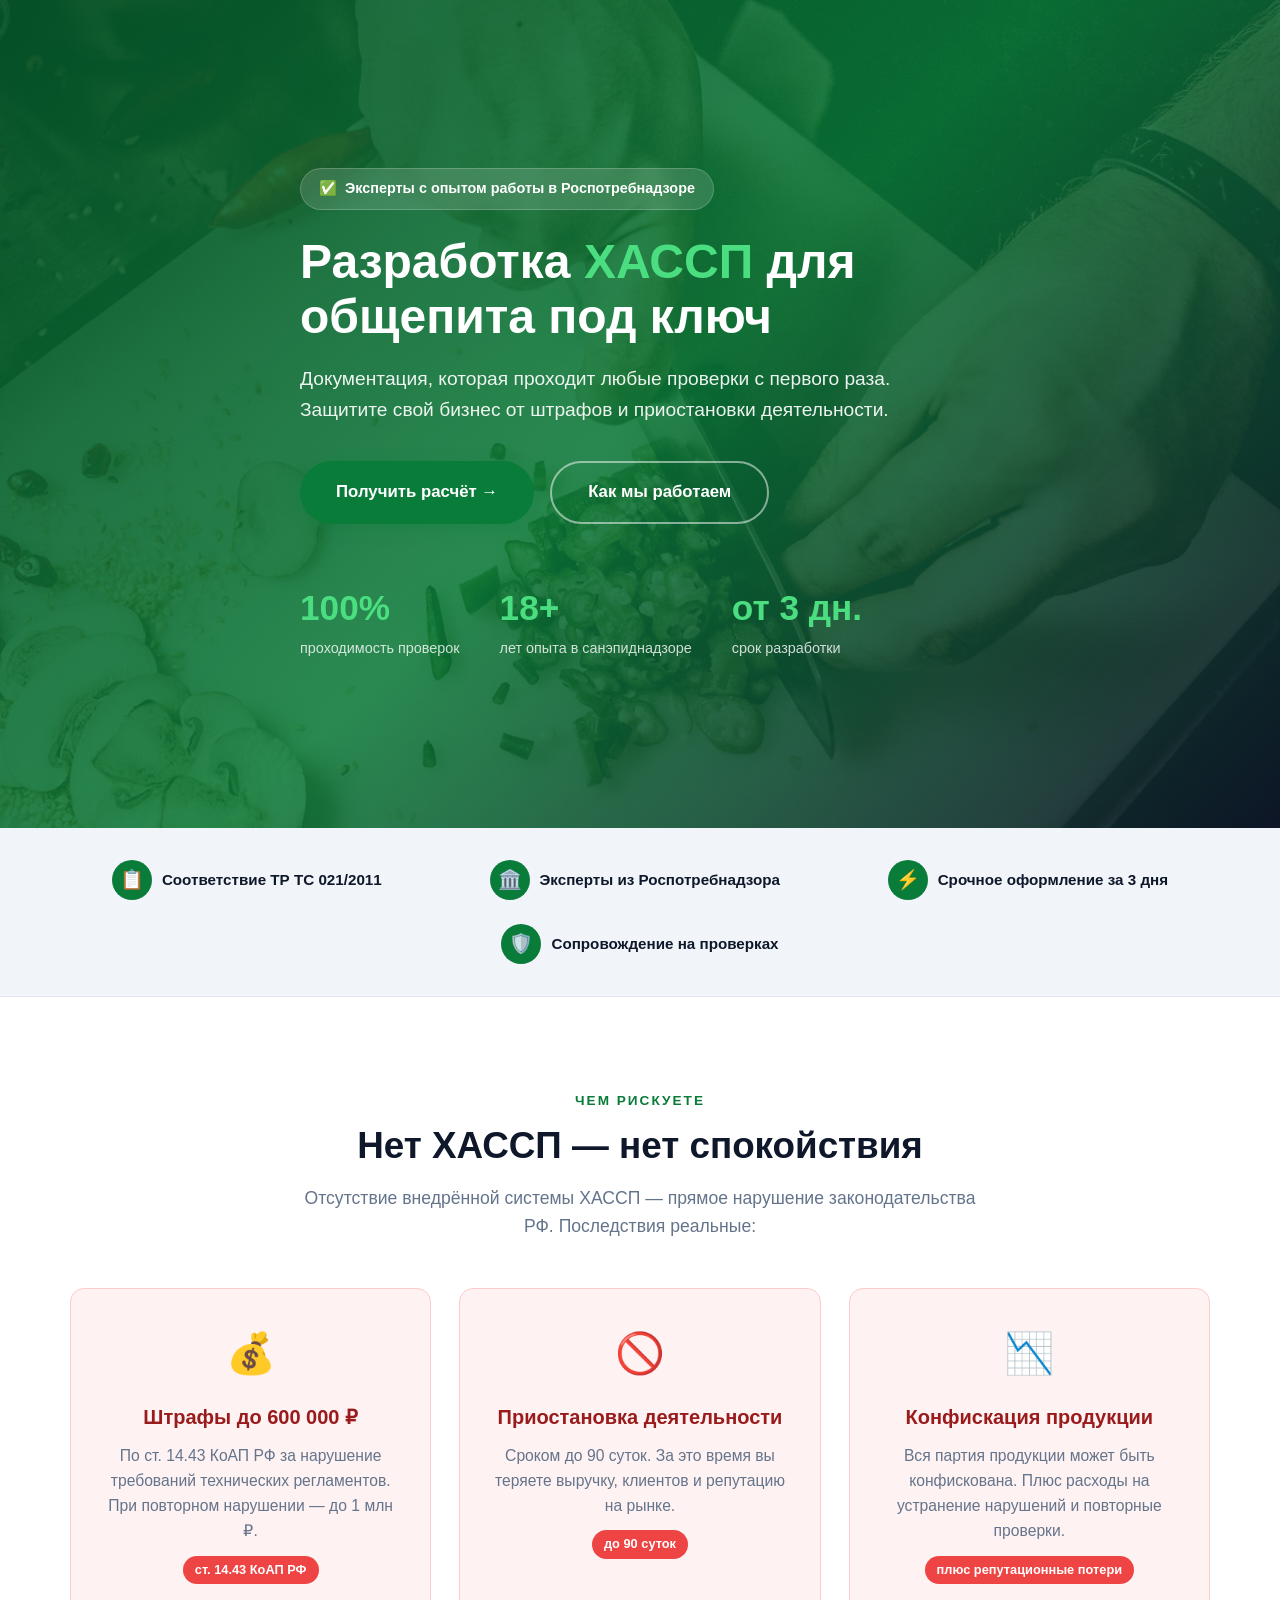
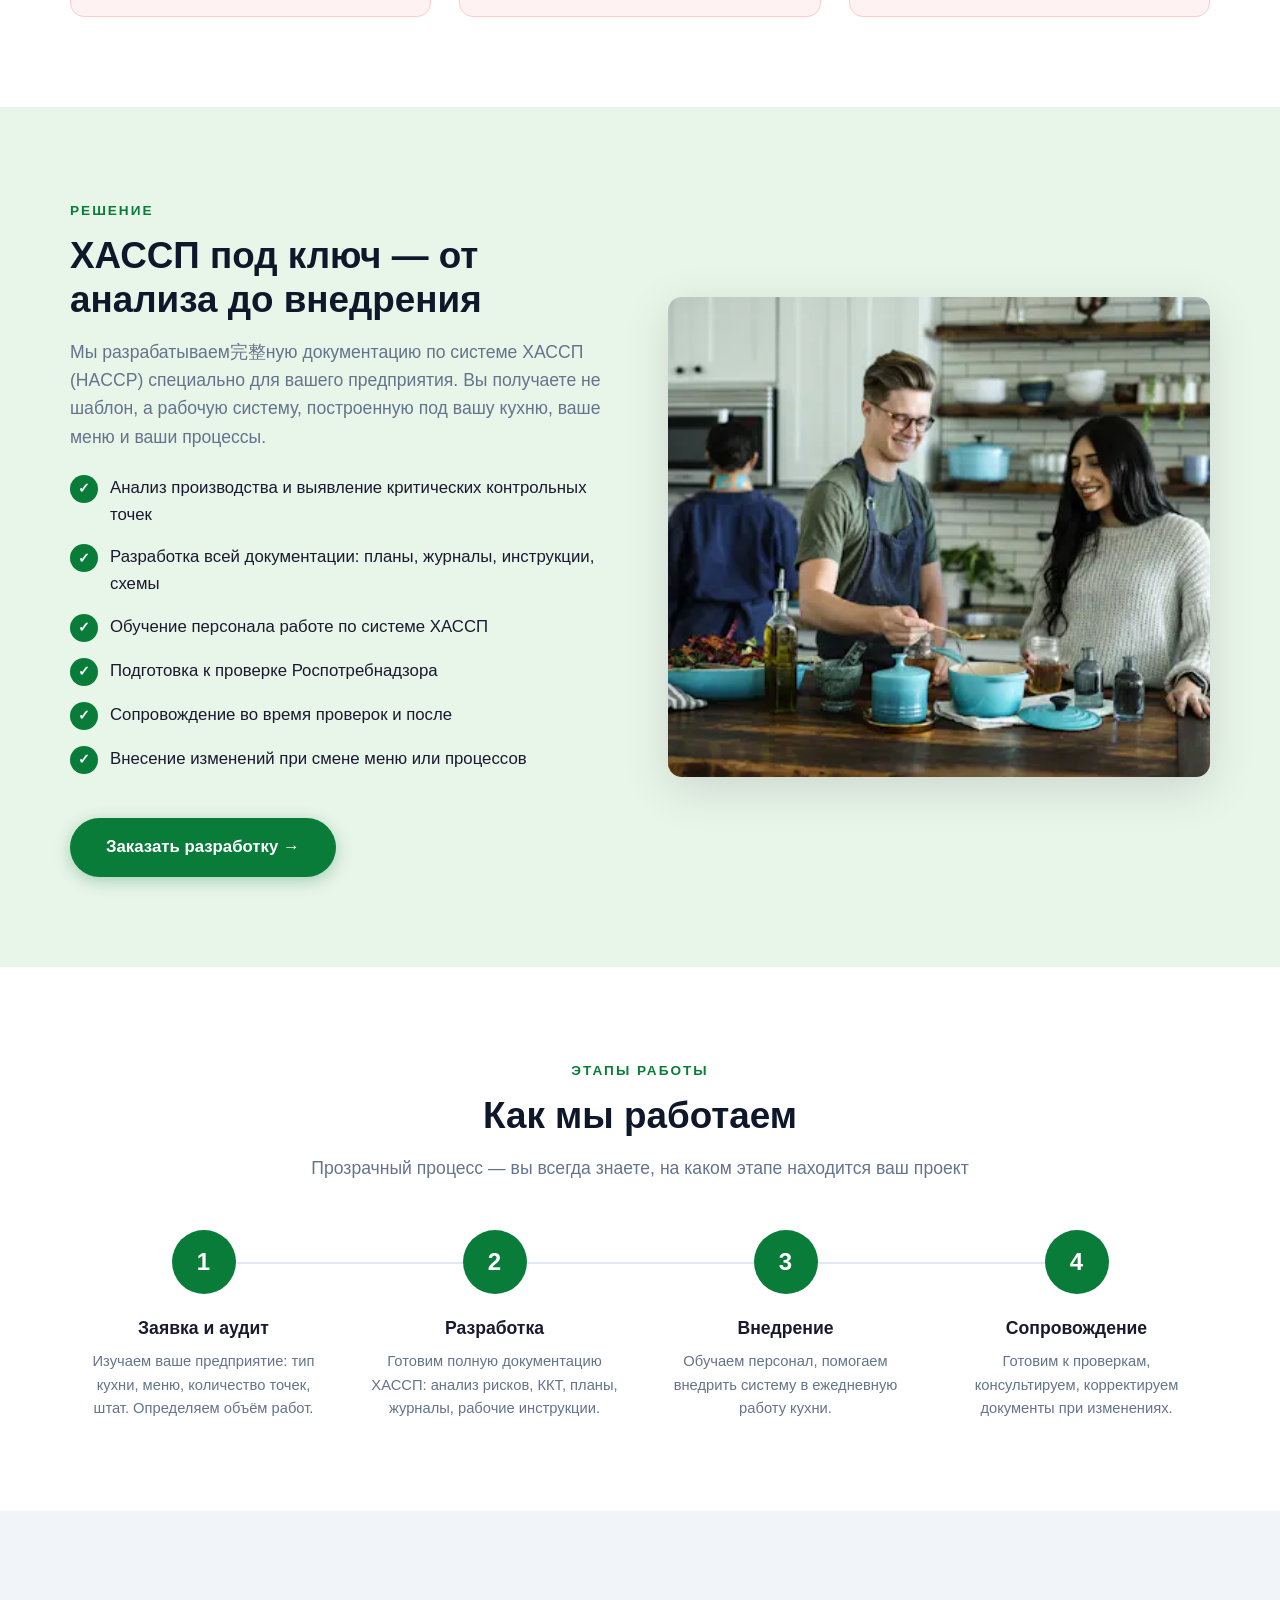
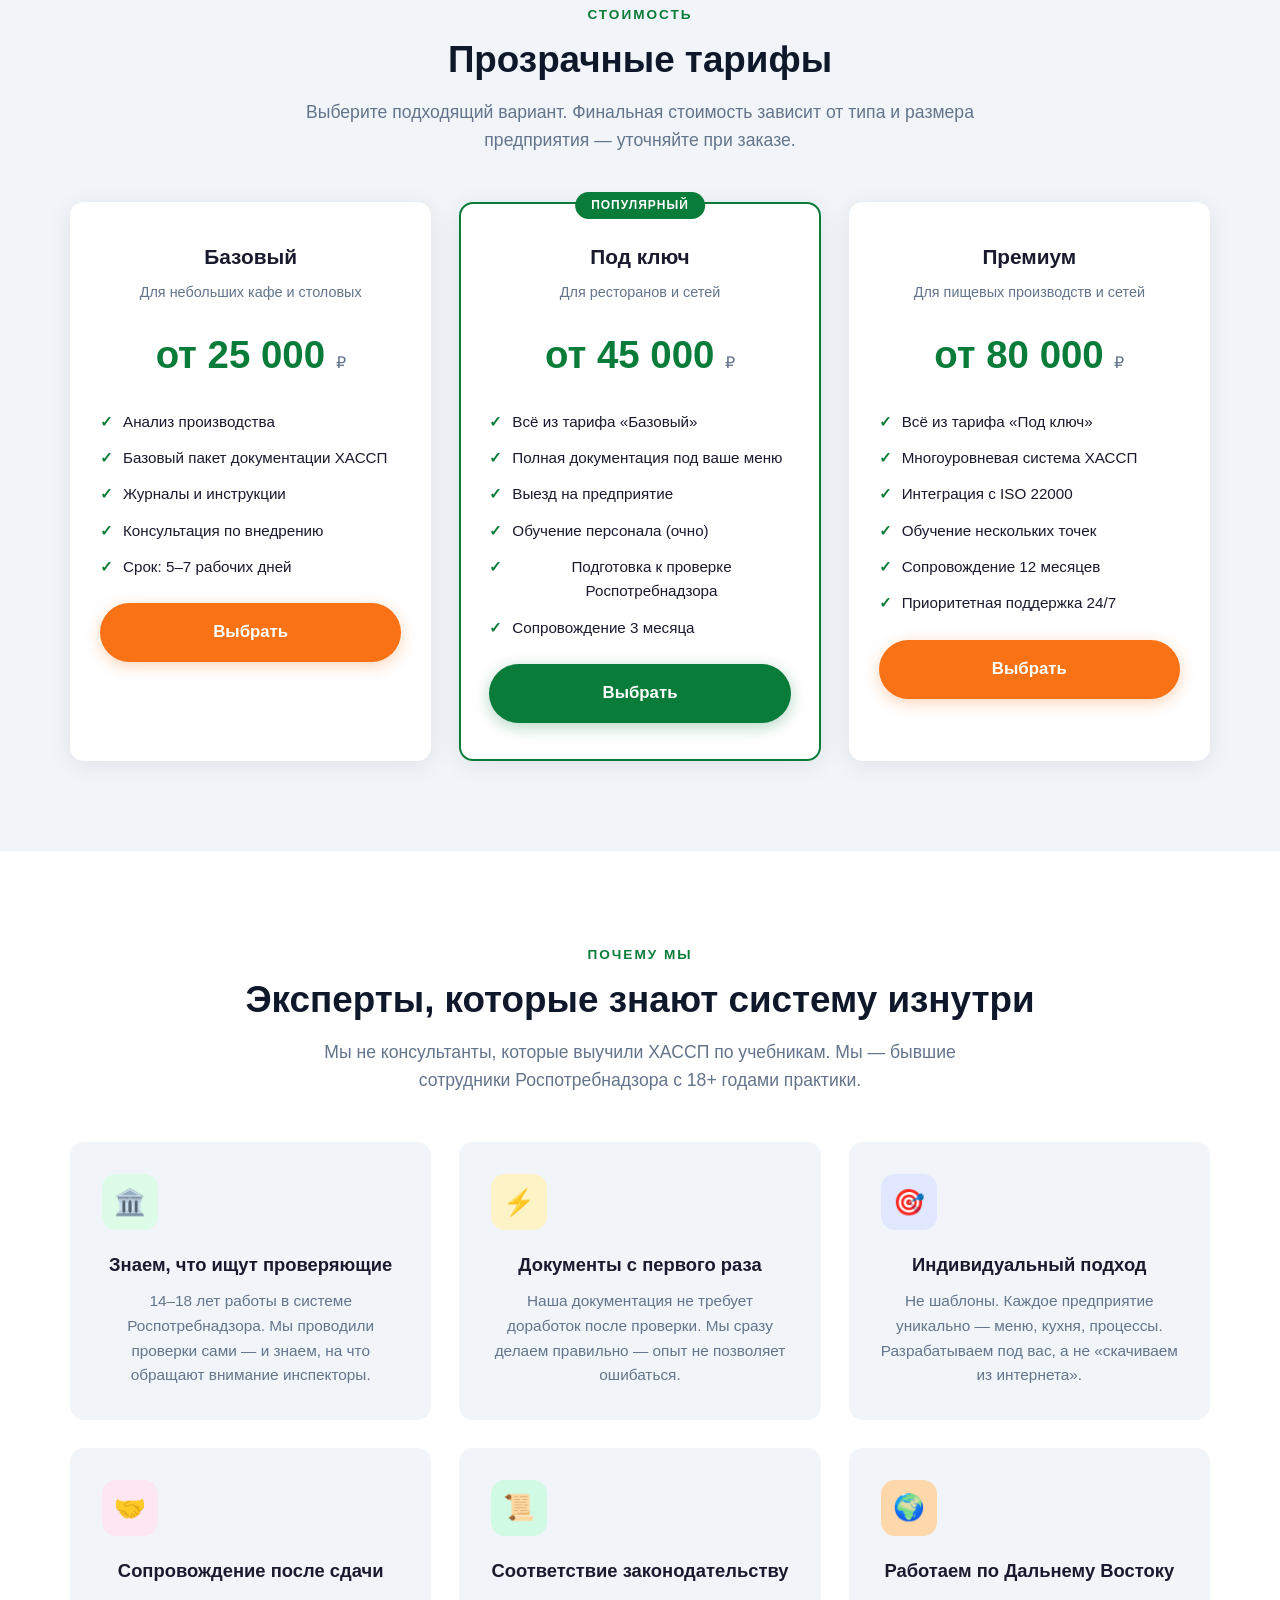
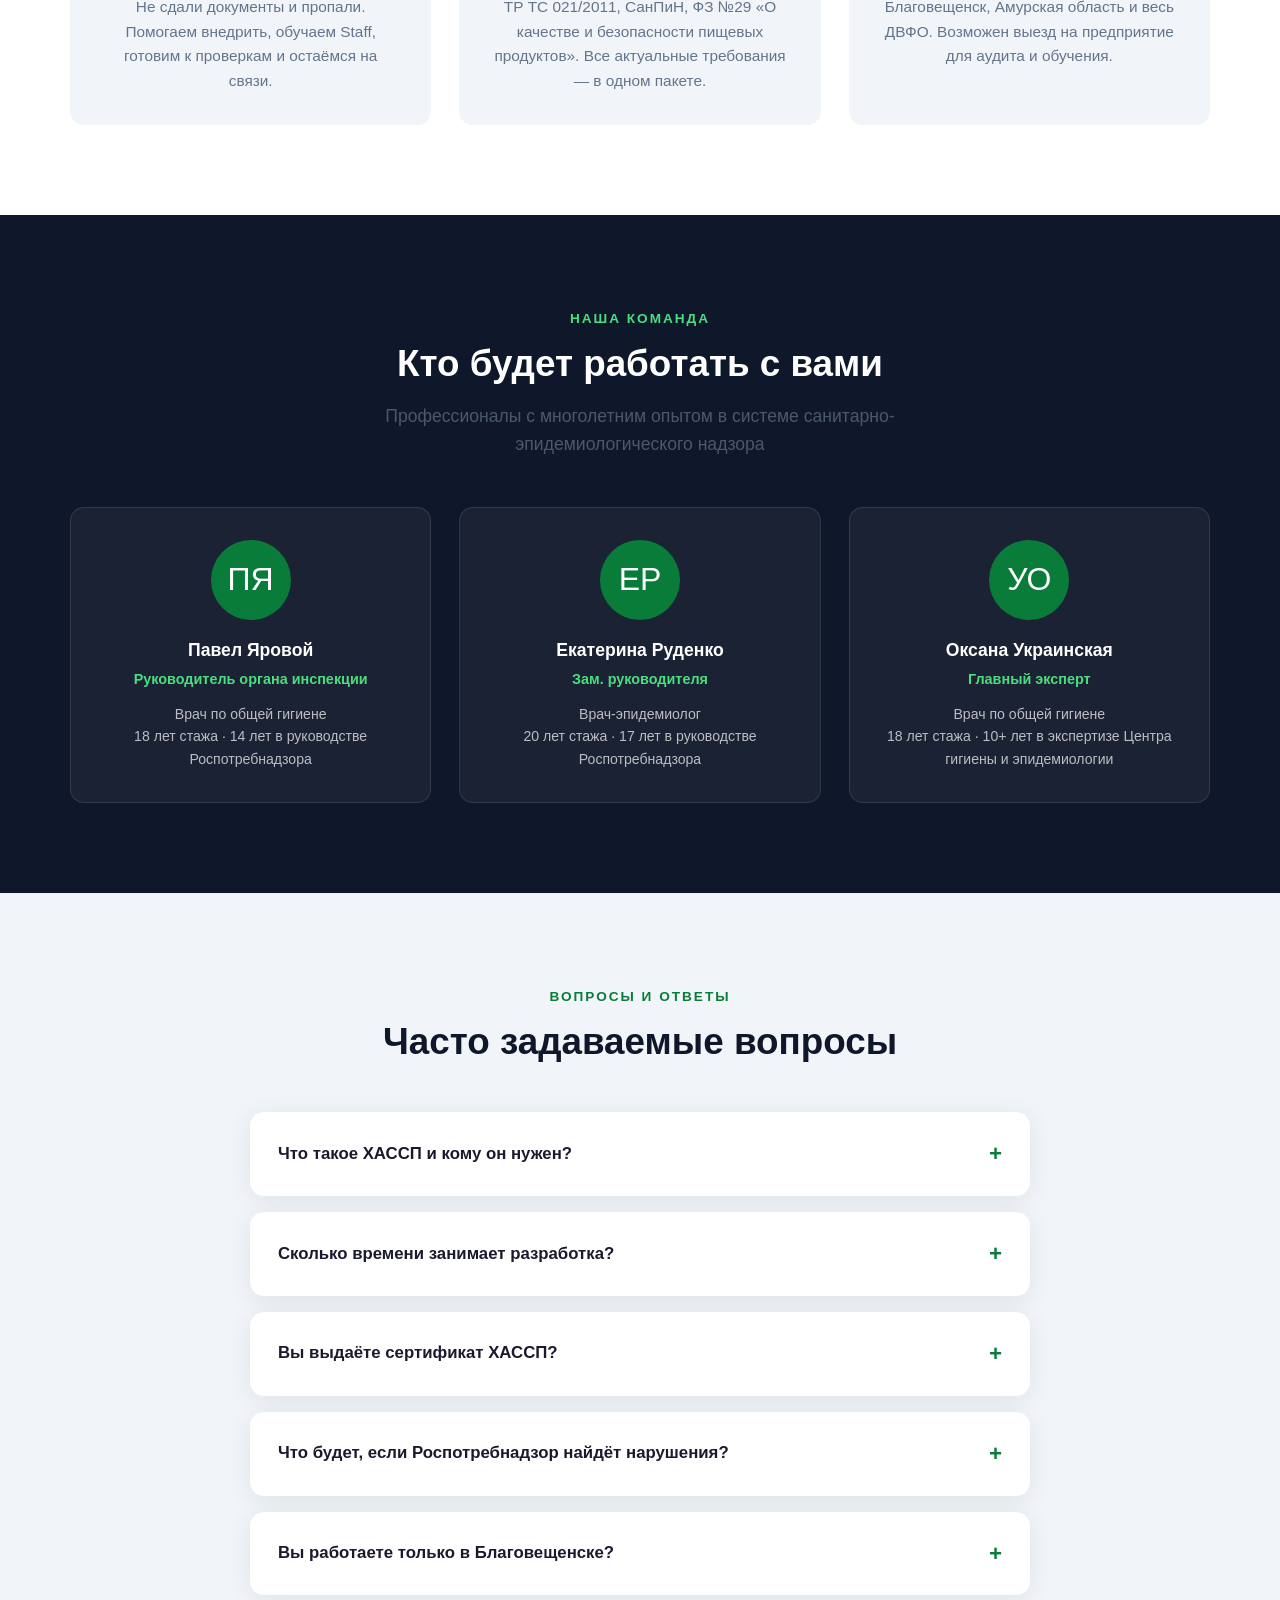
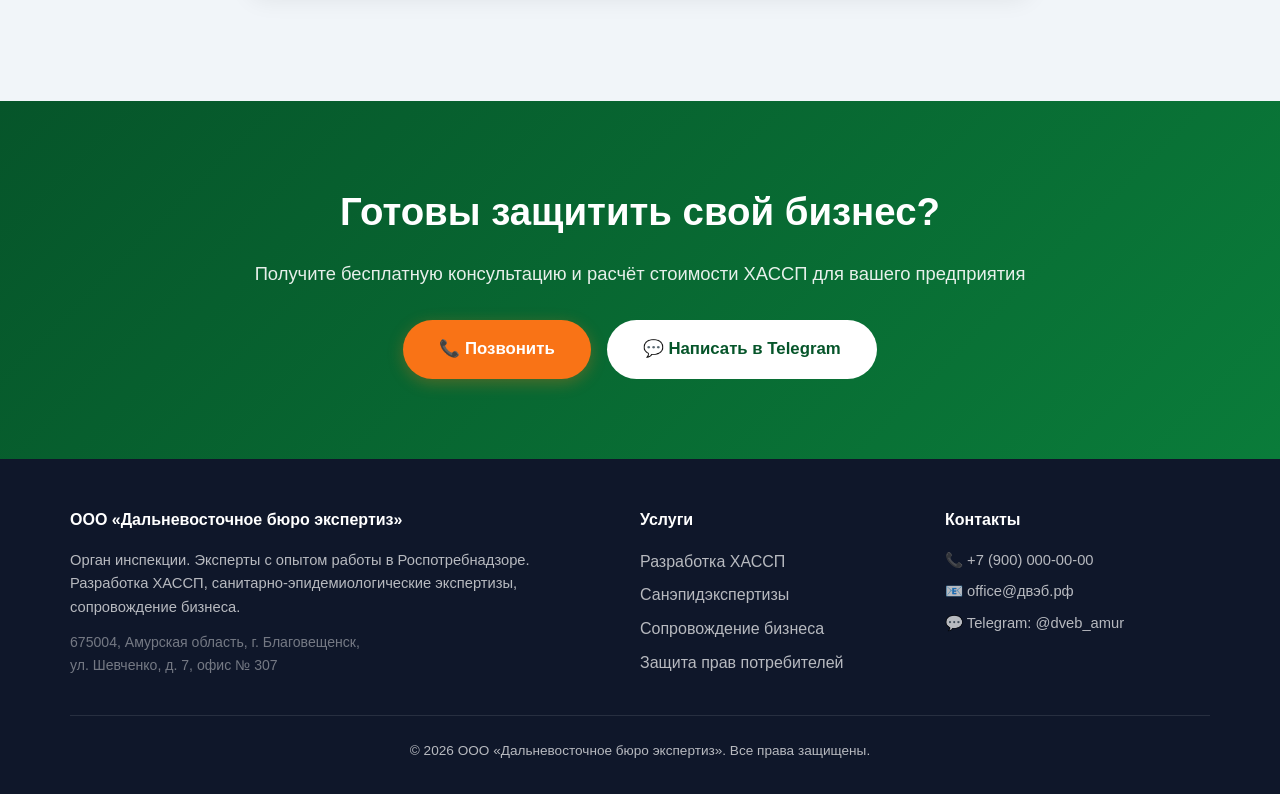
==== haccp/index.html @ dddb22c6 "Оптимизация фото: локальные WebP вместо тяжёлых Unsplash" ====
<!DOCTYPE html>
<html lang="ru">
<head>
    <meta charset="UTF-8">
    <meta name="viewport" content="width=device-width, initial-scale=1.0">
    <title>Разработка ХАССП для общепита под ключ — ДВЭБ, Благовещенск</title>
    <meta name="description" content="Разработка документации ХАССП для ресторанов, кафе, столовых и пищевых производств. Эксперты из Роспотребнадзора. Гарантия прохождения проверок. Благовещенск и Дальний Восток.">
    <style>
        /* ===== RESET & BASE ===== */
        *, *::before, *::after { margin: 0; padding: 0; box-sizing: border-box; }
        html { scroll-behavior: smooth; font-size: 16px; }
        body {
            font-family: -apple-system, BlinkMacSystemFont, 'Segoe UI', Roboto, 'Helvetica Neue', Arial, sans-serif;
            color: #1a1a2e;
            line-height: 1.6;
            background: #fff;
            overflow-x: hidden;
        }
        img { max-width: 100%; height: auto; display: block; }
        a { text-decoration: none; color: inherit; }
        ul { list-style: none; }

        /* ===== VARIABLES ===== */
        :root {
            --green: #0a7c3a;
            --green-dark: #06552a;
            --green-light: #e8f5e9;
            --orange: #f97316;
            --orange-dark: #ea580c;
            --dark: #0f172a;
            --gray: #64748b;
            --gray-light: #f1f5f9;
            --white: #ffffff;
            --radius: 14px;
            --shadow: 0 4px 24px rgba(0,0,0,0.08);
            --shadow-lg: 0 12px 48px rgba(0,0,0,0.12);
        }

        /* ===== CONTAINER ===== */
        .container { max-width: 1180px; margin: 0 auto; padding: 0 20px; }

        /* ===== BUTTONS ===== */
        .btn {
            display: inline-flex; align-items: center; justify-content: center; gap: 8px;
            padding: 16px 36px; border-radius: 50px; font-size: 1.05rem; font-weight: 700;
            transition: all 0.3s ease; cursor: pointer; border: none; text-align: center;
        }
        .btn-primary { background: var(--green); color: #fff; box-shadow: 0 4px 16px rgba(10,124,58,0.3); }
        .btn-primary:hover { background: var(--green-dark); transform: translateY(-2px); box-shadow: 0 6px 24px rgba(10,124,58,0.4); }
        .btn-outline { background: transparent; color: #fff; border: 2px solid rgba(255,255,255,0.5); }
        .btn-outline:hover { background: #fff; color: var(--dark); border-color: #fff; }
        .btn-orange { background: var(--orange); color: #fff; box-shadow: 0 4px 16px rgba(249,115,22,0.3); }
        .btn-orange:hover { background: var(--orange-dark); transform: translateY(-2px); }

        /* ===== SECTION TITLE ===== */
        .section-label {
            display: inline-block; font-size: 0.85rem; font-weight: 700; letter-spacing: 2px;
            text-transform: uppercase; color: var(--green); margin-bottom: 12px;
        }
        .section-title { font-size: 2.3rem; font-weight: 800; line-height: 1.2; margin-bottom: 16px; color: var(--dark); }
        .section-subtitle { font-size: 1.1rem; color: var(--gray); max-width: 680px; margin: 0 auto; }
        .text-center { text-align: center; }

        /* ===== HERO ===== */
        .hero {
            position: relative; min-height: 92vh; display: flex; align-items: center;
            background: linear-gradient(135deg, rgba(6,85,42,0.92) 0%, rgba(10,124,58,0.85) 50%, rgba(15,23,42,0.9) 100%),
                        url('img/hero.webp') center/cover;
            color: #fff; padding: 80px 0;
        }
        .hero-content { max-width: 680px; }
        .hero-badge {
            display: inline-flex; align-items: center; gap: 8px;
            background: rgba(255,255,255,0.15); backdrop-filter: blur(10px);
            padding: 8px 18px; border-radius: 50px; font-size: 0.9rem; font-weight: 600;
            margin-bottom: 24px; border: 1px solid rgba(255,255,255,0.2);
        }
        .hero h1 { font-size: 3rem; font-weight: 900; line-height: 1.15; margin-bottom: 20px; }
        .hero h1 span { color: #4ade80; }
        .hero-text { font-size: 1.2rem; opacity: 0.92; margin-bottom: 36px; }
        .hero-buttons { display: flex; gap: 16px; flex-wrap: wrap; }
        .hero-stats { display: flex; gap: 40px; margin-top: 56px; flex-wrap: wrap; }
        .hero-stat-num { font-size: 2.2rem; font-weight: 900; color: #4ade80; }
        .hero-stat-label { font-size: 0.9rem; opacity: 0.8; }

        /* ===== TRUST BAR ===== */
        .trust-bar { background: var(--gray-light); padding: 32px 0; border-bottom: 1px solid #e2e8f0; }
        .trust-items { display: flex; justify-content: space-around; flex-wrap: wrap; gap: 24px; }
        .trust-item { display: flex; align-items: center; gap: 10px; font-weight: 600; color: var(--dark); font-size: 0.95rem; }
        .trust-icon { width: 40px; height: 40px; background: var(--green); border-radius: 50%; display: flex; align-items: center; justify-content: center; color: #fff; font-size: 1.2rem; flex-shrink: 0; }

        /* ===== PAIN SECTION ===== */
        .pain { padding: 90px 0; background: #fff; }
        .pain-grid { display: grid; grid-template-columns: repeat(3, 1fr); gap: 28px; margin-top: 48px; }
        .pain-card {
            background: #fef2f2; border: 1px solid #fecaca; border-radius: var(--radius);
            padding: 32px; transition: transform 0.3s; position: relative; overflow: hidden;
        }
        .pain-card:hover { transform: translateY(-6px); box-shadow: var(--shadow-lg); }
        .pain-card-icon { font-size: 2.5rem; margin-bottom: 16px; }
        .pain-card h3 { font-size: 1.25rem; font-weight: 700; margin-bottom: 10px; color: #991b1b; }
        .pain-card p { color: #64748b; font-size: 0.98rem; }
        .pain-card-tag { display: inline-block; background: #ef4444; color: #fff; padding: 4px 12px; border-radius: 50px; font-size: 0.8rem; font-weight: 700; margin-top: 12px; }

        /* ===== SOLUTION SECTION ===== */
        .solution { padding: 90px 0; background: var(--green-light); }
        .solution-wrap { display: grid; grid-template-columns: 1fr 1fr; gap: 56px; align-items: center; }
        .solution-image { border-radius: var(--radius); overflow: hidden; box-shadow: var(--shadow-lg); }
        .solution-image img { width: 100%; height: 480px; object-fit: cover; }
        .solution-list { margin-top: 24px; }
        .solution-list li { display: flex; align-items: flex-start; gap: 12px; margin-bottom: 16px; font-size: 1.05rem; }
        .solution-check {
            width: 28px; height: 28px; background: var(--green); border-radius: 50%;
            display: flex; align-items: center; justify-content: center; color: #fff;
            font-weight: 700; flex-shrink: 0; font-size: 0.85rem;
        }

        /* ===== PROCESS ===== */
        .process { padding: 90px 0; background: #fff; }
        .process-grid { display: grid; grid-template-columns: repeat(4, 1fr); gap: 24px; margin-top: 48px; }
        .process-step { text-align: center; position: relative; }
        .process-num {
            width: 64px; height: 64px; background: var(--green); color: #fff; border-radius: 50%;
            display: flex; align-items: center; justify-content: center; font-size: 1.5rem; font-weight: 900;
            margin: 0 auto 20px; position: relative; z-index: 2;
        }
        .process-step::after {
            content: ''; position: absolute; top: 32px; right: -50%; width: 100%; height: 2px;
            background: #e2e8f0; z-index: 1;
        }
        .process-step:last-child::after { display: none; }
        .process-step h3 { font-size: 1.1rem; font-weight: 700; margin-bottom: 8px; }
        .process-step p { font-size: 0.92rem; color: var(--gray); padding: 0 8px; }

        /* ===== PRICING ===== */
        .pricing { padding: 90px 0; background: var(--gray-light); }
        .pricing-grid { display: grid; grid-template-columns: repeat(3, 1fr); gap: 28px; margin-top: 48px; }
        .price-card {
            background: #fff; border-radius: var(--radius); padding: 36px 28px;
            box-shadow: var(--shadow); transition: transform 0.3s; position: relative;
            border: 2px solid transparent;
        }
        .price-card:hover { transform: translateY(-6px); }
        .price-card.featured { border-color: var(--green); transform: scale(1.03); }
        .price-card.featured::before {
            content: 'ПОПУЛЯРНЫЙ'; position: absolute; top: -12px; left: 50%; transform: translateX(-50%);
            background: var(--green); color: #fff; padding: 4px 16px; border-radius: 50px;
            font-size: 0.75rem; font-weight: 700; letter-spacing: 1px;
        }
        .price-card h3 { font-size: 1.3rem; font-weight: 800; margin-bottom: 8px; }
        .price-card .price-desc { color: var(--gray); font-size: 0.9rem; margin-bottom: 20px; }
        .price-amount { font-size: 2.4rem; font-weight: 900; color: var(--green); margin-bottom: 4px; }
        .price-amount small { font-size: 1rem; color: var(--gray); font-weight: 400; }
        .price-features { margin: 24px 0; }
        .price-features li { display: flex; align-items: flex-start; gap: 10px; margin-bottom: 12px; font-size: 0.95rem; }
        .price-features li::before { content: '✓'; color: var(--green); font-weight: 700; flex-shrink: 0; }
        .price-card .btn { width: 100%; }

        /* ===== ADVANTAGES ===== */
        .advantages { padding: 90px 0; background: #fff; }
        .adv-grid { display: grid; grid-template-columns: repeat(3, 1fr); gap: 28px; margin-top: 48px; }
        .adv-card { padding: 32px; border-radius: var(--radius); background: var(--gray-light); transition: all 0.3s; }
        .adv-card:hover { background: var(--green-light); transform: translateY(-4px); }
        .adv-icon { width: 56px; height: 56px; border-radius: 14px; display: flex; align-items: center; justify-content: center; font-size: 1.6rem; margin-bottom: 20px; }
        .adv-card h3 { font-size: 1.15rem; font-weight: 700; margin-bottom: 10px; }
        .adv-card p { color: var(--gray); font-size: 0.96rem; }

        /* ===== TEAM ===== */
        .team { padding: 90px 0; background: var(--dark); color: #fff; }
        .team .section-title { color: #fff; }
        .team .section-label { color: #4ade80; }
        .team-grid { display: grid; grid-template-columns: repeat(3, 1fr); gap: 28px; margin-top: 48px; }
        .team-card {
            background: rgba(255,255,255,0.05); border: 1px solid rgba(255,255,255,0.1);
            border-radius: var(--radius); padding: 32px; text-align: center; transition: all 0.3s;
        }
        .team-card:hover { background: rgba(255,255,255,0.08); transform: translateY(-4px); }
        .team-avatar {
            width: 80px; height: 80px; border-radius: 50%; margin: 0 auto 16px;
            display: flex; align-items: center; justify-content: center; font-size: 2rem;
            background: var(--green); color: #fff;
        }
        .team-card h3 { font-size: 1.1rem; font-weight: 700; margin-bottom: 4px; }
        .team-role { color: #4ade80; font-size: 0.9rem; font-weight: 600; margin-bottom: 12px; }
        .team-exp { font-size: 0.88rem; opacity: 0.7; }

        /* ===== FAQ ===== */
        .faq { padding: 90px 0; background: var(--gray-light); }
        .faq-list { max-width: 780px; margin: 48px auto 0; }
        .faq-item {
            background: #fff; border-radius: var(--radius); margin-bottom: 16px;
            overflow: hidden; box-shadow: var(--shadow);
        }
        .faq-q { padding: 24px 28px; font-weight: 700; font-size: 1.05rem; cursor: pointer; display: flex; justify-content: space-between; align-items: center; transition: background 0.2s; }
        .faq-q:hover { background: var(--green-light); }
        .faq-q .faq-icon { transition: transform 0.3s; font-size: 1.4rem; color: var(--green); }
        .faq-a { max-height: 0; overflow: hidden; transition: max-height 0.3s ease; }
        .faq-a-inner { padding: 0 28px 24px; color: var(--gray); font-size: 0.98rem; }
        .faq-item.open .faq-a { max-height: 300px; }
        .faq-item.open .faq-icon { transform: rotate(45deg); }

        /* ===== CTA FINAL ===== */
        .cta-final {
            padding: 80px 0;
            background: linear-gradient(135deg, var(--green-dark) 0%, var(--green) 100%);
            color: #fff; text-align: center;
        }
        .cta-final h2 { font-size: 2.4rem; font-weight: 900; margin-bottom: 16px; }
        .cta-final p { font-size: 1.15rem; opacity: 0.9; margin-bottom: 32px; }

        /* ===== FOOTER ===== */
        .footer { background: var(--dark); color: rgba(255,255,255,0.7); padding: 48px 0 32px; }
        .footer-grid { display: grid; grid-template-columns: 2fr 1fr 1fr; gap: 40px; margin-bottom: 32px; }
        .footer h4 { color: #fff; font-size: 1rem; font-weight: 700; margin-bottom: 16px; }
        .footer a:hover { color: #fff; }
        .footer-bottom { border-top: 1px solid rgba(255,255,255,0.1); padding-top: 24px; text-align: center; font-size: 0.85rem; }
        .footer-contact li { margin-bottom: 8px; font-size: 0.92rem; }

        /* ===== ANIMATIONS ===== */
        @keyframes fadeUp { from { opacity: 0; transform: translateY(30px); } to { opacity: 1; transform: translateY(0); } }
        .hero-content { animation: fadeUp 0.8s ease; }

        /* ===== RESPONSIVE ===== */
        @media (max-width: 980px) {
            .hero h1 { font-size: 2.2rem; }
            .pain-grid, .pricing-grid, .adv-grid, .team-grid { grid-template-columns: 1fr 1fr; }
            .solution-wrap { grid-template-columns: 1fr; }
            .process-grid { grid-template-columns: 1fr 1fr; }
            .process-step::after { display: none; }
            .footer-grid { grid-template-columns: 1fr 1fr; }
        }
        @media (max-width: 640px) {
            .hero { min-height: auto; padding: 60px 0; }
            .hero h1 { font-size: 1.75rem; }
            .hero-text { font-size: 1rem; }
            .hero-buttons { flex-direction: column; }
            .hero-buttons .btn { width: 100%; }
            .hero-stats { gap: 24px; }
            .hero-stat-num { font-size: 1.6rem; }
            .section-title { font-size: 1.6rem; }
            .pain-grid, .pricing-grid, .adv-grid, .team-grid, .process-grid, .footer-grid { grid-template-columns: 1fr; }
            .price-card.featured { transform: none; }
            .cta-final h2 { font-size: 1.7rem; }
            .hero-buttons { gap: 12px; }
        }
    </style>
</head>
<body>

<!-- ===== HERO ===== -->
<section class="hero">
    <div class="container">
        <div class="hero-content">
            <div class="hero-badge">
                <span>✅</span> Эксперты с опытом работы в Роспотребнадзоре
            </div>
            <h1>Разработка <span>ХАССП</span> для общепита под ключ</h1>
            <p class="hero-text">
                Документация, которая проходит любые проверки с первого раза.
                Защитите свой бизнес от штрафов и приостановки деятельности.
            </p>
            <div class="hero-buttons">
                <a href="#contact" class="btn btn-primary">Получить расчёт →</a>
                <a href="#process" class="btn btn-outline">Как мы работаем</a>
            </div>
            <div class="hero-stats">
                <div>
                    <div class="hero-stat-num">100%</div>
                    <div class="hero-stat-label">проходимость проверок</div>
                </div>
                <div>
                    <div class="hero-stat-num">18+</div>
                    <div class="hero-stat-label">лет опыта в санэпиднадзоре</div>
                </div>
                <div>
                    <div class="hero-stat-num">от 3 дн.</div>
                    <div class="hero-stat-label">срок разработки</div>
                </div>
            </div>
        </div>
    </div>
</section>

<!-- ===== TRUST BAR ===== -->
<section class="trust-bar">
    <div class="container">
        <div class="trust-items">
            <div class="trust-item"><span class="trust-icon">📋</span> Соответствие ТР ТС 021/2011</div>
            <div class="trust-item"><span class="trust-icon">🏛️</span> Эксперты из Роспотребнадзора</div>
            <div class="trust-item"><span class="trust-icon">⚡</span> Срочное оформление за 3 дня</div>
            <div class="trust-item"><span class="trust-icon">🛡️</span> Сопровождение на проверках</div>
        </div>
    </div>
</section>

<!-- ===== PAIN ===== -->
<section class="pain" id="pain">
    <div class="container text-center">
        <span class="section-label">Чем рискуете</span>
        <h2 class="section-title">Нет ХАССП — нет спокойствия</h2>
        <p class="section-subtitle">Отсутствие внедрённой системы ХАССП — прямое нарушение законодательства РФ. Последствия реальные:</p>
        <div class="pain-grid">
            <div class="pain-card">
                <div class="pain-card-icon">💰</div>
                <h3>Штрафы до 600 000 ₽</h3>
                <p>По ст. 14.43 КоАП РФ за нарушение требований технических регламентов. При повторном нарушении — до 1 млн ₽.</p>
                <span class="pain-card-tag">ст. 14.43 КоАП РФ</span>
            </div>
            <div class="pain-card">
                <div class="pain-card-icon">🚫</div>
                <h3>Приостановка деятельности</h3>
                <p>Сроком до 90 суток. За это время вы теряете выручку, клиентов и репутацию на рынке.</p>
                <span class="pain-card-tag">до 90 суток</span>
            </div>
            <div class="pain-card">
                <div class="pain-card-icon">📉</div>
                <h3>Конфискация продукции</h3>
                <p>Вся партия продукции может быть конфискована. Плюс расходы на устранение нарушений и повторные проверки.</p>
                <span class="pain-card-tag">плюс репутационные потери</span>
            </div>
        </div>
    </div>
</section>

<!-- ===== SOLUTION ===== -->
<section class="solution" id="solution">
    <div class="container">
        <div class="solution-wrap">
            <div>
                <span class="section-label">Решение</span>
                <h2 class="section-title" style="text-align:left;">ХАССП под ключ — от анализа до внедрения</h2>
                <p style="font-size:1.1rem; color:var(--gray); margin-bottom:20px;">
                    Мы разрабатываем完整ную документацию по системе ХАССП (HACCP) специально для вашего предприятия.
                    Вы получаете не шаблон, а рабочую систему, построенную под вашу кухню, ваше меню и ваши процессы.
                </p>
                <ul class="solution-list">
                    <li><span class="solution-check">✓</span> Анализ производства и выявление критических контрольных точек</li>
                    <li><span class="solution-check">✓</span> Разработка всей документации: планы, журналы, инструкции, схемы</li>
                    <li><span class="solution-check">✓</span> Обучение персонала работе по системе ХАССП</li>
                    <li><span class="solution-check">✓</span> Подготовка к проверке Роспотребнадзора</li>
                    <li><span class="solution-check">✓</span> Сопровождение во время проверок и после</li>
                    <li><span class="solution-check">✓</span> Внесение изменений при смене меню или процессов</li>
                </ul>
                <a href="#contact" class="btn btn-primary" style="margin-top:28px;">Заказать разработку →</a>
            </div>
            <div class="solution-image">
                <img src="img/kitchen.webp" alt="Ресторанная кухня — соблюдение санитарных норм" loading="lazy">
            </div>
        </div>
    </div>
</section>

<!-- ===== PROCESS ===== -->
<section class="process" id="process">
    <div class="container text-center">
        <span class="section-label">Этапы работы</span>
        <h2 class="section-title">Как мы работаем</h2>
        <p class="section-subtitle">Прозрачный процесс — вы всегда знаете, на каком этапе находится ваш проект</p>
        <div class="process-grid">
            <div class="process-step">
                <div class="process-num">1</div>
                <h3>Заявка и аудит</h3>
                <p>Изучаем ваше предприятие: тип кухни, меню, количество точек, штат. Определяем объём работ.</p>
            </div>
            <div class="process-step">
                <div class="process-num">2</div>
                <h3>Разработка</h3>
                <p>Готовим полную документацию ХАССП: анализ рисков, ККТ, планы, журналы, рабочие инструкции.</p>
            </div>
            <div class="process-step">
                <div class="process-num">3</div>
                <h3>Внедрение</h3>
                <p>Обучаем персонал, помогаем внедрить систему в ежедневную работу кухни.</p>
            </div>
            <div class="process-step">
                <div class="process-num">4</div>
                <h3>Сопровождение</h3>
                <p>Готовим к проверкам, консультируем, корректируем документы при изменениях.</p>
            </div>
        </div>
    </div>
</section>

<!-- ===== PRICING ===== -->
<section class="pricing" id="pricing">
    <div class="container text-center">
        <span class="section-label">Стоимость</span>
        <h2 class="section-title">Прозрачные тарифы</h2>
        <p class="section-subtitle">Выберите подходящий вариант. Финальная стоимость зависит от типа и размера предприятия — уточняйте при заказе.</p>
        <div class="pricing-grid">
            <div class="price-card">
                <h3>Базовый</h3>
                <p class="price-desc">Для небольших кафе и столовых</p>
                <div class="price-amount">от 25 000 <small>₽</small></div>
                <ul class="price-features">
                    <li>Анализ производства</li>
                    <li>Базовый пакет документации ХАССП</li>
                    <li>Журналы и инструкции</li>
                    <li>Консультация по внедрению</li>
                    <li>Срок: 5–7 рабочих дней</li>
                </ul>
                <a href="#contact" class="btn btn-orange">Выбрать</a>
            </div>
            <div class="price-card featured">
                <h3>Под ключ</h3>
                <p class="price-desc">Для ресторанов и сетей</p>
                <div class="price-amount">от 45 000 <small>₽</small></div>
                <ul class="price-features">
                    <li>Всё из тарифа «Базовый»</li>
                    <li>Полная документация под ваше меню</li>
                    <li>Выезд на предприятие</li>
                    <li>Обучение персонала (очно)</li>
                    <li>Подготовка к проверке Роспотребнадзора</li>
                    <li>Сопровождение 3 месяца</li>
                </ul>
                <a href="#contact" class="btn btn-primary">Выбрать</a>
            </div>
            <div class="price-card">
                <h3>Премиум</h3>
                <p class="price-desc">Для пищевых производств и сетей</p>
                <div class="price-amount">от 80 000 <small>₽</small></div>
                <ul class="price-features">
                    <li>Всё из тарифа «Под ключ»</li>
                    <li>Многоуровневая система ХАССП</li>
                    <li>Интеграция с ISO 22000</li>
                    <li>Обучение нескольких точек</li>
                    <li>Сопровождение 12 месяцев</li>
                    <li>Приоритетная поддержка 24/7</li>
                </ul>
                <a href="#contact" class="btn btn-orange">Выбрать</a>
            </div>
        </div>
    </div>
</section>

<!-- ===== ADVANTAGES ===== -->
<section class="advantages" id="advantages">
    <div class="container text-center">
        <span class="section-label">Почему мы</span>
        <h2 class="section-title">Эксперты, которые знают систему изнутри</h2>
        <p class="section-subtitle">Мы не консультанты, которые выучили ХАССП по учебникам. Мы — бывшие сотрудники Роспотребнадзора с 18+ годами практики.</p>
        <div class="adv-grid">
            <div class="adv-card">
                <div class="adv-icon" style="background:#dcfce7;">🏛️</div>
                <h3>Знаем, что ищут проверяющие</h3>
                <p>14–18 лет работы в системе Роспотребнадзора. Мы проводили проверки сами — и знаем, на что обращают внимание инспекторы.</p>
            </div>
            <div class="adv-card">
                <div class="adv-icon" style="background:#fef3c7;">⚡</div>
                <h3>Документы с первого раза</h3>
                <p>Наша документация не требует доработок после проверки. Мы сразу делаем правильно — опыт не позволяет ошибаться.</p>
            </div>
            <div class="adv-card">
                <div class="adv-icon" style="background:#e0e7ff;">🎯</div>
                <h3>Индивидуальный подход</h3>
                <p>Не шаблоны. Каждое предприятие уникально — меню, кухня, процессы. Разрабатываем под вас, а не «скачиваем из интернета».</p>
            </div>
            <div class="adv-card">
                <div class="adv-icon" style="background:#fce7f3;">🤝</div>
                <h3>Сопровождение после сдачи</h3>
                <p>Не сдали документы и пропали. Помогаем внедрить, обучаем Staff, готовим к проверкам и остаёмся на связи.</p>
            </div>
            <div class="adv-card">
                <div class="adv-icon" style="background:#d1fae5;">📜</div>
                <h3>Соответствие законодательству</h3>
                <p>ТР ТС 021/2011, СанПиН, ФЗ №29 «О качестве и безопасности пищевых продуктов». Все актуальные требования — в одном пакете.</p>
            </div>
            <div class="adv-card">
                <div class="adv-icon" style="background:#fed7aa;">🌍</div>
                <h3>Работаем по Дальнему Востоку</h3>
                <p>Благовещенск, Амурская область и весь ДВФО. Возможен выезд на предприятие для аудита и обучения.</p>
            </div>
        </div>
    </div>
</section>

<!-- ===== TEAM ===== -->
<section class="team" id="team">
    <div class="container text-center">
        <span class="section-label">Наша команда</span>
        <h2 class="section-title">Кто будет работать с вами</h2>
        <p class="section-subtitle" style="opacity:0.7;">Профессионалы с многолетним опытом в системе санитарно-эпидемиологического надзора</p>
        <div class="team-grid">
            <div class="team-card">
                <div class="team-avatar">ПЯ</div>
                <h3>Павел Яровой</h3>
                <div class="team-role">Руководитель органа инспекции</div>
                <p class="team-exp">Врач по общей гигиене<br>18 лет стажа · 14 лет в руководстве Роспотребнадзора</p>
            </div>
            <div class="team-card">
                <div class="team-avatar">ЕР</div>
                <h3>Екатерина Руденко</h3>
                <div class="team-role">Зам. руководителя</div>
                <p class="team-exp">Врач-эпидемиолог<br>20 лет стажа · 17 лет в руководстве Роспотребнадзора</p>
            </div>
            <div class="team-card">
                <div class="team-avatar">УО</div>
                <h3>Оксана Украинская</h3>
                <div class="team-role">Главный эксперт</div>
                <p class="team-exp">Врач по общей гигиене<br>18 лет стажа · 10+ лет в экспертизе Центра гигиены и эпидемиологии</p>
            </div>
        </div>
    </div>
</section>

<!-- ===== FAQ ===== -->
<section class="faq" id="faq">
    <div class="container text-center">
        <span class="section-label">Вопросы и ответы</span>
        <h2 class="section-title">Часто задаваемые вопросы</h2>
        <div class="faq-list">
            <div class="faq-item">
                <div class="faq-q" onclick="this.parentElement.classList.toggle('open')">
                    Что такое ХАССП и кому он нужен?
                    <span class="faq-icon">+</span>
                </div>
                <div class="faq-a"><div class="faq-a-inner">
                    ХАССП (HACCP) — система безопасности пищевых продуктов. Обязательна для всех предприятий пищевой отрасли согласно ТР ТС 021/2011: рестораны, кафе, столовые, доставка еды, продуктовые магазины, пищевые производства. Без внедрённой ХАССП — штраф или приостановка деятельности.
                </div></div>
            </div>
            <div class="faq-item">
                <div class="faq-q" onclick="this.parentElement.classList.toggle('open')">
                    Сколько времени занимает разработка?
                    <span class="faq-icon">+</span>
                </div>
                <div class="faq-a"><div class="faq-a-inner">
                    Стандартный срок — 5–7 рабочих дней для небольшого предприятия. Для крупных объектов и сетей — 2–3 недели. Возможна срочная разработка за 3 дня (с наценкой по тарифу).
                </div></div>
            </div>
            <div class="faq-item">
                <div class="faq-q" onclick="this.parentElement.classList.toggle('open')">
                    Вы выдаёте сертификат ХАССП?
                    <span class="faq-icon">+</span>
                </div>
                <div class="faq-a"><div class="faq-a-inner">
                    ХАССП не сертифицируется — это внедряемая система, а не документ. Мы разрабатываем пакет документов, помогаем внедрить систему в работу и подготовить предприятие к проверке Роспотребнадзора. При необходимости поможем с добровольной сертификацией.
                </div></div>
            </div>
            <div class="faq-item">
                <div class="faq-q" onclick="this.parentElement.classList.toggle('open')">
                    Что будет, если Роспотребнадзор найдёт нарушения?
                    <span class="faq-icon">+</span>
                </div>
                <div class="faq-a"><div class="faq-a-inner">
                    С нашей документацией — практически нулевой риск. Но если проверяющий всё же укажет на недочёты, мы бесплатно доработаем документы и проконсультируем по устранению замечаний. Мы сопровождаем клиентов после сдачи проекта.
                </div></div>
            </div>
            <div class="faq-item">
                <div class="faq-q" onclick="this.parentElement.classList.toggle('open')">
                    Вы работаете только в Благовещенске?
                    <span class="faq-icon">+</span>
                </div>
                <div class="faq-a"><div class="faq-a-inner">
                    Основной офис в Благовещенске. Работаем по всему Дальневосточному федеральному округу. Для удалённых объектов возможна разработка без выезда (по предоставленным материалам) или с выездом специалиста.
                </div></div>
            </div>
        </div>
    </div>
</section>

<!-- ===== CTA FINAL ===== -->
<section class="cta-final" id="contact">
    <div class="container">
        <h2>Готовы защитить свой бизнес?</h2>
        <p>Получите бесплатную консультацию и расчёт стоимости ХАССП для вашего предприятия</p>
        <div style="display:flex; gap:16px; justify-content:center; flex-wrap:wrap;">
            <a href="tel:+79000000000" class="btn btn-orange">📞 Позвонить</a>
            <a href="https://t.me/dveb_amur" class="btn" style="background:#fff; color:var(--green-dark);">💬 Написать в Telegram</a>
        </div>
    </div>
</section>

<!-- ===== FOOTER ===== -->
<footer class="footer">
    <div class="container">
        <div class="footer-grid">
            <div>
                <h4>ООО «Дальневосточное бюро экспертиз»</h4>
                <p style="margin-bottom:12px; font-size:0.92rem;">Орган инспекции. Эксперты с опытом работы в Роспотребнадзоре. Разработка ХАССП, санитарно-эпидемиологические экспертизы, сопровождение бизнеса.</p>
                <p style="font-size:0.88rem; opacity:0.6;">675004, Амурская область, г. Благовещенск,<br>ул. Шевченко, д. 7, офис № 307</p>
            </div>
            <div>
                <h4>Услуги</h4>
                <ul>
                    <li style="margin-bottom:8px;"><a href="#">Разработка ХАССП</a></li>
                    <li style="margin-bottom:8px;"><a href="#">Санэпидэкспертизы</a></li>
                    <li style="margin-bottom:8px;"><a href="#">Сопровождение бизнеса</a></li>
                    <li style="margin-bottom:8px;"><a href="#">Защита прав потребителей</a></li>
                </ul>
            </div>
            <div>
                <h4>Контакты</h4>
                <ul class="footer-contact">
                    <li>📞 +7 (900) 000-00-00</li>
                    <li>📧 office@двэб.рф</li>
                    <li>💬 Telegram: @dveb_amur</li>
                </ul>
            </div>
        </div>
        <div class="footer-bottom">
            <p>© 2026 ООО «Дальневосточное бюро экспертиз». Все права защищены.</p>
        </div>
    </div>
</footer>

<script>
    // FAQ accordion
    document.querySelectorAll('.faq-q').forEach(q => {
        q.addEventListener('click', () => {
            const item = q.parentElement;
            const isOpen = item.classList.contains('open');
            document.querySelectorAll('.faq-item').forEach(i => i.classList.remove('open'));
            if (!isOpen) item.classList.add('open');
        });
    });

    // Smooth reveal on scroll
    const observer = new IntersectionObserver((entries) => {
        entries.forEach(entry => {
            if (entry.isIntersecting) {
                entry.target.style.opacity = '1';
                entry.target.style.transform = 'translateY(0)';
            }
        });
    }, { threshold: 0.1 });

    document.querySelectorAll('.pain-card, .price-card, .adv-card, .team-card, .process-step').forEach(el => {
        el.style.opacity = '0';
        el.style.transform = 'translateY(30px)';
        el.style.transition = 'opacity 0.6s ease, transform 0.6s ease';
        observer.observe(el);
    });
</script>

</body>
</html>
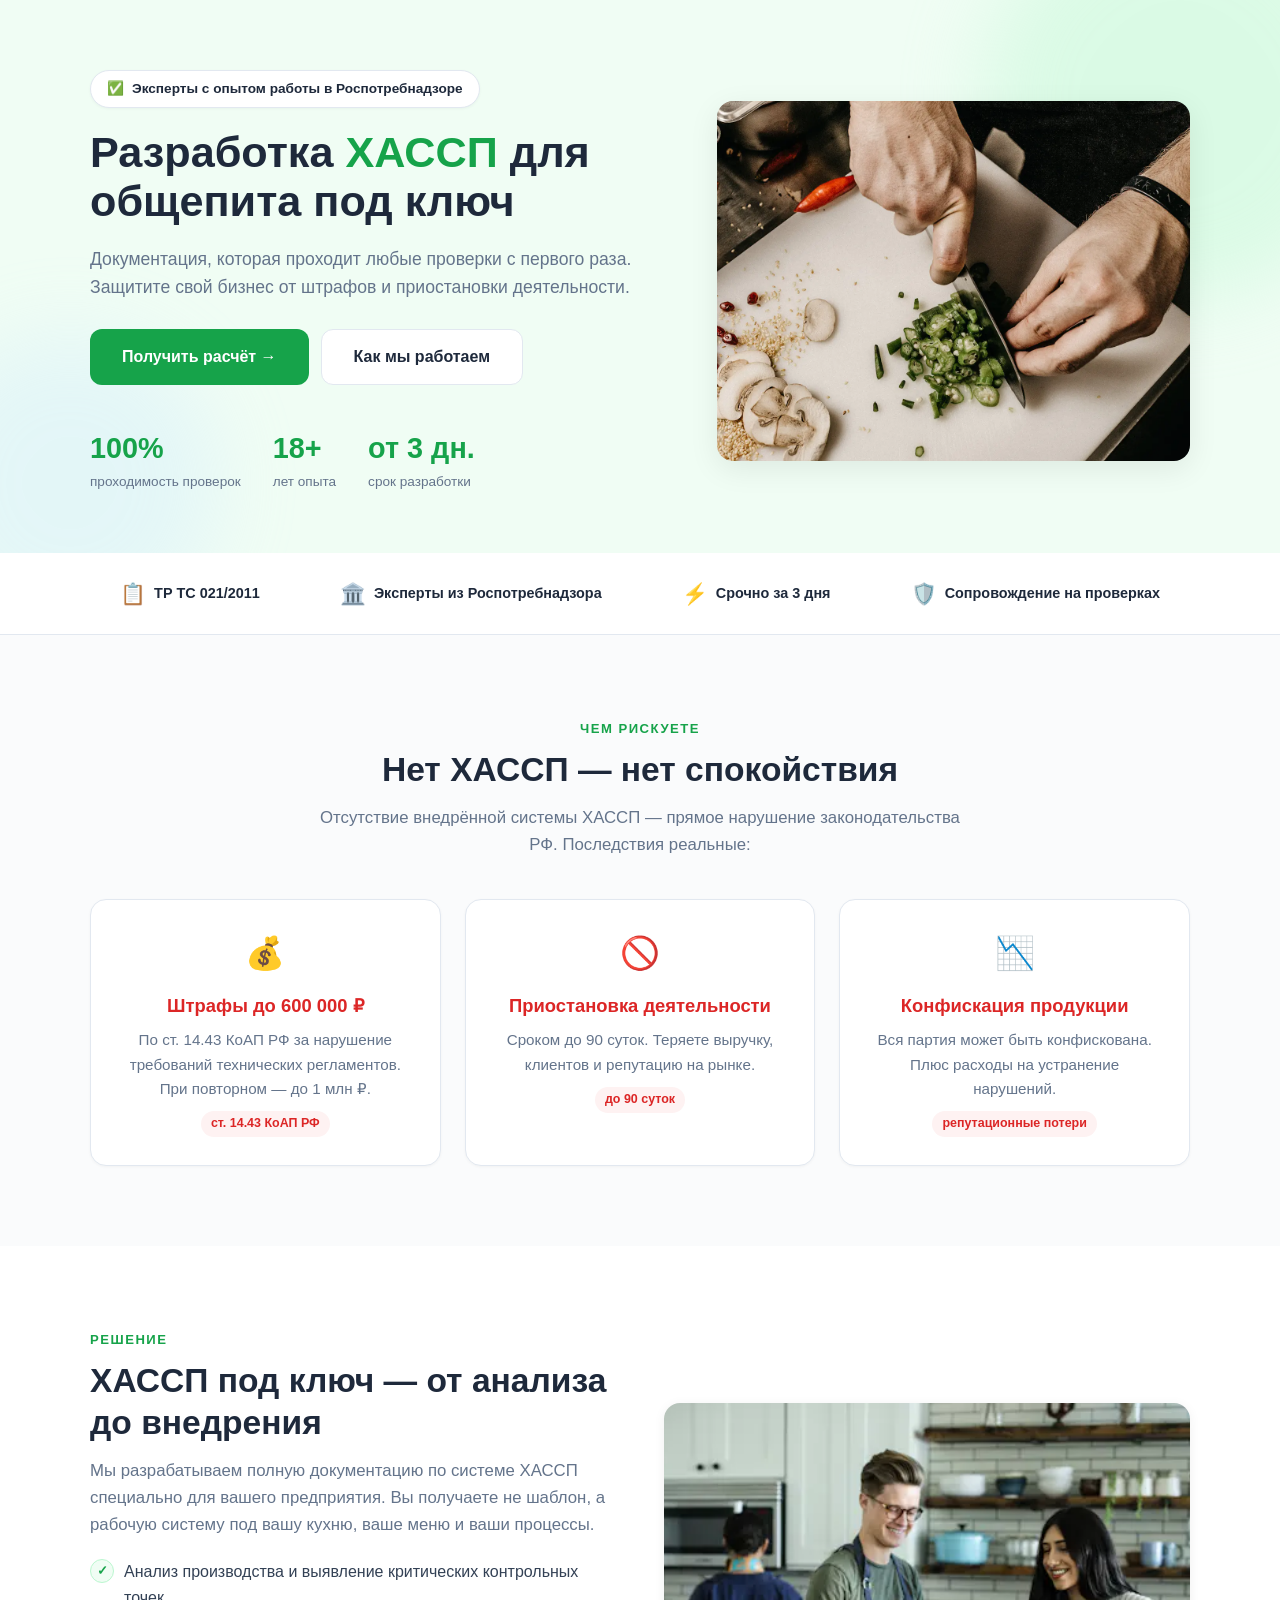
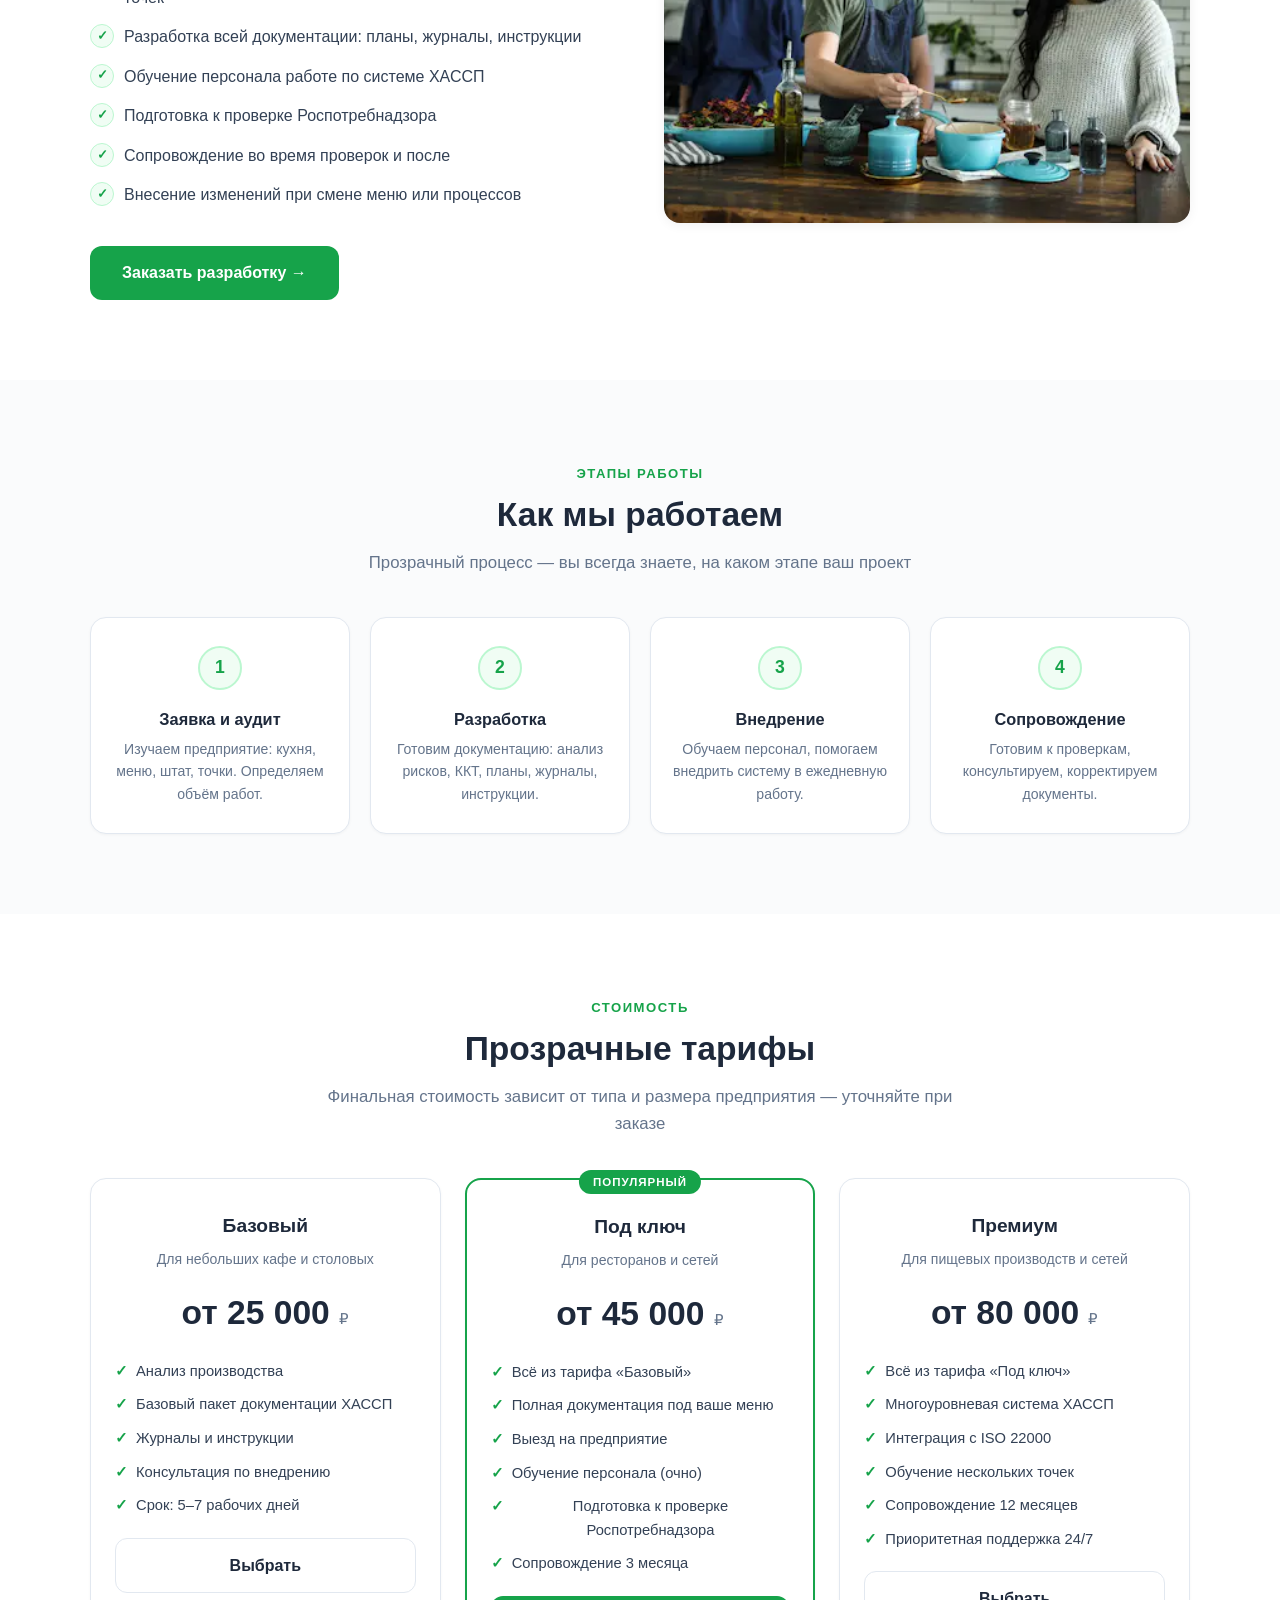
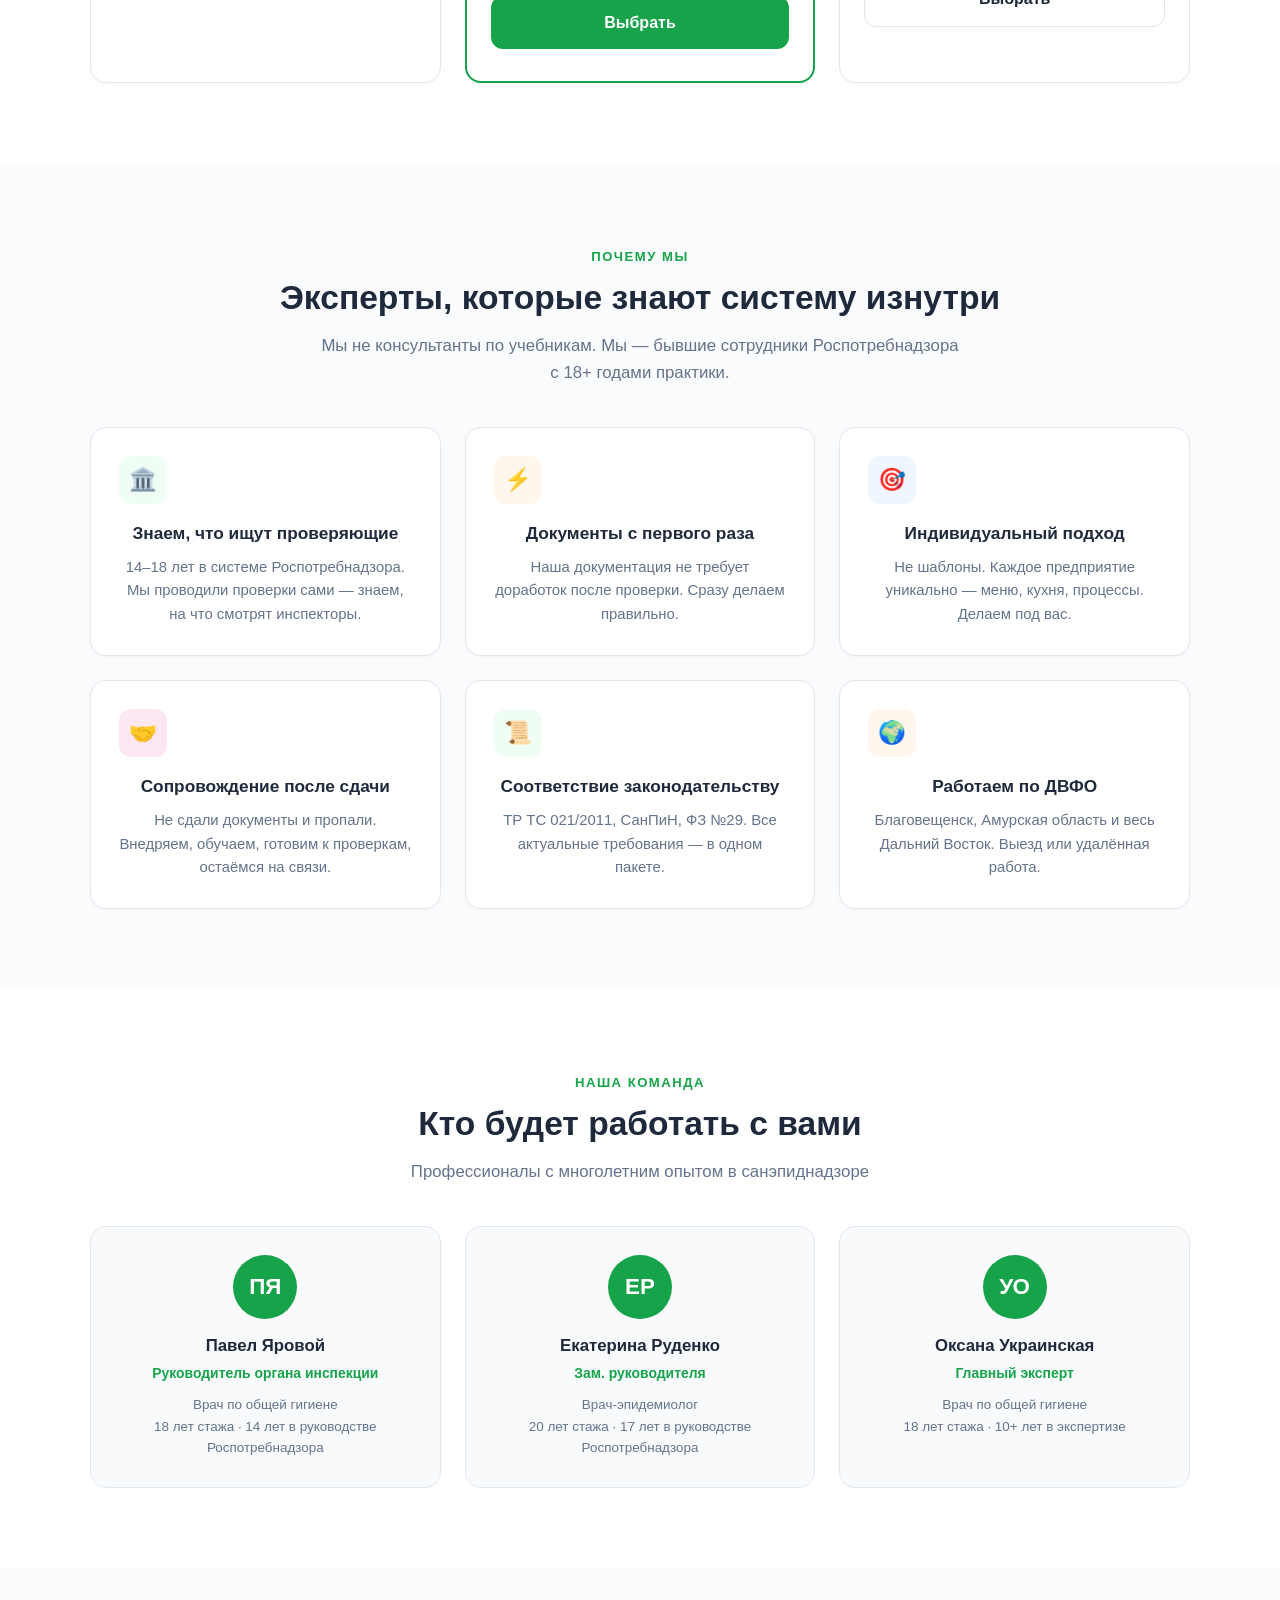
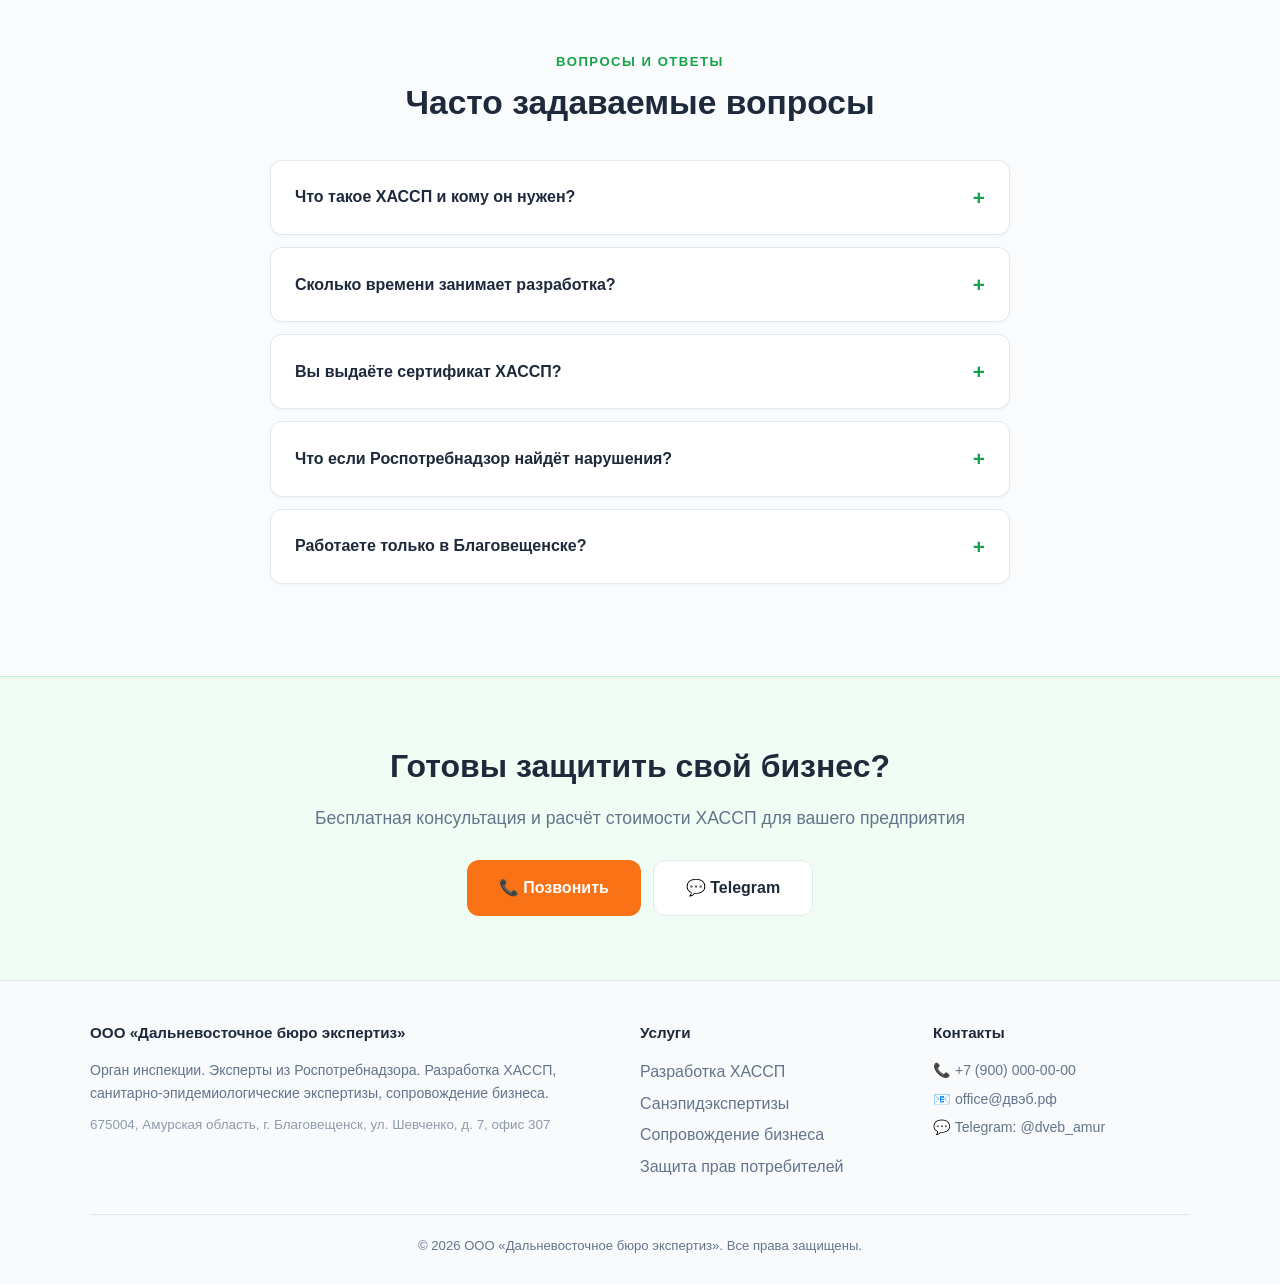
==== commit 02359526: "Лендинг ХАССП v2 — лёгкий воздушный стиль" ====
--- a/haccp/index.html
+++ b/haccp/index.html
@@ -6,294 +6,299 @@
     <title>Разработка ХАССП для общепита под ключ — ДВЭБ, Благовещенск</title>
     <meta name="description" content="Разработка документации ХАССП для ресторанов, кафе, столовых и пищевых производств. Эксперты из Роспотребнадзора. Гарантия прохождения проверок. Благовещенск и Дальний Восток.">
     <style>
-        /* ===== RESET & BASE ===== */
         *, *::before, *::after { margin: 0; padding: 0; box-sizing: border-box; }
         html { scroll-behavior: smooth; font-size: 16px; }
         body {
             font-family: -apple-system, BlinkMacSystemFont, 'Segoe UI', Roboto, 'Helvetica Neue', Arial, sans-serif;
-            color: #1a1a2e;
-            line-height: 1.6;
-            background: #fff;
-            overflow-x: hidden;
+            color: #1e293b; line-height: 1.6; background: #fafbfc; overflow-x: hidden;
         }
         img { max-width: 100%; height: auto; display: block; }
         a { text-decoration: none; color: inherit; }
         ul { list-style: none; }
 
-        /* ===== VARIABLES ===== */
         :root {
-            --green: #0a7c3a;
-            --green-dark: #06552a;
-            --green-light: #e8f5e9;
+            --green: #16a34a;
+            --green-soft: #f0fdf4;
+            --green-mid: #bbf7d0;
+            --blue-soft: #eff6ff;
             --orange: #f97316;
-            --orange-dark: #ea580c;
-            --dark: #0f172a;
+            --orange-soft: #fff7ed;
+            --dark: #1e293b;
             --gray: #64748b;
-            --gray-light: #f1f5f9;
-            --white: #ffffff;
-            --radius: 14px;
-            --shadow: 0 4px 24px rgba(0,0,0,0.08);
-            --shadow-lg: 0 12px 48px rgba(0,0,0,0.12);
-        }
-
-        /* ===== CONTAINER ===== */
-        .container { max-width: 1180px; margin: 0 auto; padding: 0 20px; }
-
-        /* ===== BUTTONS ===== */
+            --gray-light: #f8fafc;
+            --border: #e2e8f0;
+            --radius: 16px;
+            --shadow-sm: 0 1px 3px rgba(0,0,0,0.04);
+            --shadow: 0 2px 12px rgba(0,0,0,0.06);
+            --shadow-lg: 0 8px 30px rgba(0,0,0,0.08);
+        }
+
+        .container { max-width: 1140px; margin: 0 auto; padding: 0 20px; }
+
+        /* Buttons */
         .btn {
             display: inline-flex; align-items: center; justify-content: center; gap: 8px;
-            padding: 16px 36px; border-radius: 50px; font-size: 1.05rem; font-weight: 700;
-            transition: all 0.3s ease; cursor: pointer; border: none; text-align: center;
-        }
-        .btn-primary { background: var(--green); color: #fff; box-shadow: 0 4px 16px rgba(10,124,58,0.3); }
-        .btn-primary:hover { background: var(--green-dark); transform: translateY(-2px); box-shadow: 0 6px 24px rgba(10,124,58,0.4); }
-        .btn-outline { background: transparent; color: #fff; border: 2px solid rgba(255,255,255,0.5); }
-        .btn-outline:hover { background: #fff; color: var(--dark); border-color: #fff; }
-        .btn-orange { background: var(--orange); color: #fff; box-shadow: 0 4px 16px rgba(249,115,22,0.3); }
-        .btn-orange:hover { background: var(--orange-dark); transform: translateY(-2px); }
-
-        /* ===== SECTION TITLE ===== */
+            padding: 14px 32px; border-radius: 12px; font-size: 1rem; font-weight: 600;
+            transition: all 0.25s ease; cursor: pointer; border: none; text-align: center;
+        }
+        .btn-primary { background: var(--green); color: #fff; }
+        .btn-primary:hover { background: #15803d; transform: translateY(-1px); box-shadow: 0 4px 16px rgba(22,163,74,0.25); }
+        .btn-outline { background: #fff; color: var(--dark); border: 1.5px solid var(--border); }
+        .btn-outline:hover { border-color: var(--green); color: var(--green); }
+        .btn-orange { background: var(--orange); color: #fff; }
+        .btn-orange:hover { background: #ea580c; transform: translateY(-1px); }
+
+        /* Section headers */
         .section-label {
-            display: inline-block; font-size: 0.85rem; font-weight: 700; letter-spacing: 2px;
-            text-transform: uppercase; color: var(--green); margin-bottom: 12px;
-        }
-        .section-title { font-size: 2.3rem; font-weight: 800; line-height: 1.2; margin-bottom: 16px; color: var(--dark); }
-        .section-subtitle { font-size: 1.1rem; color: var(--gray); max-width: 680px; margin: 0 auto; }
+            display: inline-block; font-size: 0.82rem; font-weight: 700; letter-spacing: 1.5px;
+            text-transform: uppercase; color: var(--green); margin-bottom: 10px;
+        }
+        .section-title { font-size: 2.1rem; font-weight: 800; line-height: 1.25; margin-bottom: 14px; color: var(--dark); }
+        .section-subtitle { font-size: 1.05rem; color: var(--gray); max-width: 640px; margin: 0 auto; }
         .text-center { text-align: center; }
 
-        /* ===== HERO ===== */
+        /* ===== HERO — light ===== */
         .hero {
-            position: relative; min-height: 92vh; display: flex; align-items: center;
-            background: linear-gradient(135deg, rgba(6,85,42,0.92) 0%, rgba(10,124,58,0.85) 50%, rgba(15,23,42,0.9) 100%),
-                        url('img/hero.webp') center/cover;
-            color: #fff; padding: 80px 0;
-        }
-        .hero-content { max-width: 680px; }
+            background: var(--green-soft);
+            padding: 70px 0 60px;
+            position: relative; overflow: hidden;
+        }
+        .hero::before {
+            content: ''; position: absolute; top: -100px; right: -100px;
+            width: 400px; height: 400px; border-radius: 50%;
+            background: var(--green-mid); opacity: 0.4; filter: blur(40px);
+        }
+        .hero::after {
+            content: ''; position: absolute; bottom: -80px; left: -80px;
+            width: 300px; height: 300px; border-radius: 50%;
+            background: #c7e7ff; opacity: 0.3; filter: blur(40px);
+        }
+        .hero-inner { position: relative; z-index: 1; display: grid; grid-template-columns: 1.1fr 0.9fr; gap: 48px; align-items: center; }
         .hero-badge {
             display: inline-flex; align-items: center; gap: 8px;
-            background: rgba(255,255,255,0.15); backdrop-filter: blur(10px);
-            padding: 8px 18px; border-radius: 50px; font-size: 0.9rem; font-weight: 600;
-            margin-bottom: 24px; border: 1px solid rgba(255,255,255,0.2);
-        }
-        .hero h1 { font-size: 3rem; font-weight: 900; line-height: 1.15; margin-bottom: 20px; }
-        .hero h1 span { color: #4ade80; }
-        .hero-text { font-size: 1.2rem; opacity: 0.92; margin-bottom: 36px; }
-        .hero-buttons { display: flex; gap: 16px; flex-wrap: wrap; }
-        .hero-stats { display: flex; gap: 40px; margin-top: 56px; flex-wrap: wrap; }
-        .hero-stat-num { font-size: 2.2rem; font-weight: 900; color: #4ade80; }
-        .hero-stat-label { font-size: 0.9rem; opacity: 0.8; }
+            background: #fff; padding: 7px 16px; border-radius: 50px;
+            font-size: 0.85rem; font-weight: 600; color: var(--dark);
+            margin-bottom: 20px; box-shadow: var(--shadow-sm); border: 1px solid var(--border);
+        }
+        .hero h1 { font-size: 2.7rem; font-weight: 800; line-height: 1.15; margin-bottom: 18px; color: var(--dark); }
+        .hero h1 span { color: var(--green); }
+        .hero-text { font-size: 1.1rem; color: var(--gray); margin-bottom: 28px; }
+        .hero-buttons { display: flex; gap: 12px; flex-wrap: wrap; }
+        .hero-stats { display: flex; gap: 32px; margin-top: 40px; flex-wrap: wrap; }
+        .hero-stat-num { font-size: 1.8rem; font-weight: 800; color: var(--green); }
+        .hero-stat-label { font-size: 0.85rem; color: var(--gray); }
+        .hero-visual {
+            border-radius: var(--radius); overflow: hidden; box-shadow: var(--shadow-lg);
+        }
+        .hero-visual img { width: 100%; height: 360px; object-fit: cover; }
 
         /* ===== TRUST BAR ===== */
-        .trust-bar { background: var(--gray-light); padding: 32px 0; border-bottom: 1px solid #e2e8f0; }
-        .trust-items { display: flex; justify-content: space-around; flex-wrap: wrap; gap: 24px; }
-        .trust-item { display: flex; align-items: center; gap: 10px; font-weight: 600; color: var(--dark); font-size: 0.95rem; }
-        .trust-icon { width: 40px; height: 40px; background: var(--green); border-radius: 50%; display: flex; align-items: center; justify-content: center; color: #fff; font-size: 1.2rem; flex-shrink: 0; }
-
-        /* ===== PAIN SECTION ===== */
-        .pain { padding: 90px 0; background: #fff; }
-        .pain-grid { display: grid; grid-template-columns: repeat(3, 1fr); gap: 28px; margin-top: 48px; }
+        .trust-bar { background: #fff; padding: 24px 0; border-bottom: 1px solid var(--border); }
+        .trust-items { display: flex; justify-content: space-around; flex-wrap: wrap; gap: 20px; }
+        .trust-item { display: flex; align-items: center; gap: 8px; font-weight: 600; color: var(--dark); font-size: 0.9rem; }
+        .trust-icon { font-size: 1.3rem; }
+
+        /* ===== PAIN ===== */
+        .pain { padding: 80px 0; }
+        .pain-grid { display: grid; grid-template-columns: repeat(3, 1fr); gap: 24px; margin-top: 40px; }
         .pain-card {
-            background: #fef2f2; border: 1px solid #fecaca; border-radius: var(--radius);
-            padding: 32px; transition: transform 0.3s; position: relative; overflow: hidden;
-        }
-        .pain-card:hover { transform: translateY(-6px); box-shadow: var(--shadow-lg); }
-        .pain-card-icon { font-size: 2.5rem; margin-bottom: 16px; }
-        .pain-card h3 { font-size: 1.25rem; font-weight: 700; margin-bottom: 10px; color: #991b1b; }
-        .pain-card p { color: #64748b; font-size: 0.98rem; }
-        .pain-card-tag { display: inline-block; background: #ef4444; color: #fff; padding: 4px 12px; border-radius: 50px; font-size: 0.8rem; font-weight: 700; margin-top: 12px; }
-
-        /* ===== SOLUTION SECTION ===== */
-        .solution { padding: 90px 0; background: var(--green-light); }
-        .solution-wrap { display: grid; grid-template-columns: 1fr 1fr; gap: 56px; align-items: center; }
-        .solution-image { border-radius: var(--radius); overflow: hidden; box-shadow: var(--shadow-lg); }
-        .solution-image img { width: 100%; height: 480px; object-fit: cover; }
-        .solution-list { margin-top: 24px; }
-        .solution-list li { display: flex; align-items: flex-start; gap: 12px; margin-bottom: 16px; font-size: 1.05rem; }
+            background: #fff; border: 1px solid var(--border); border-radius: var(--radius);
+            padding: 28px; transition: all 0.25s; box-shadow: var(--shadow-sm);
+        }
+        .pain-card:hover { box-shadow: var(--shadow-lg); transform: translateY(-3px); }
+        .pain-card-icon { font-size: 2rem; margin-bottom: 12px; }
+        .pain-card h3 { font-size: 1.15rem; font-weight: 700; margin-bottom: 8px; color: #dc2626; }
+        .pain-card p { color: var(--gray); font-size: 0.95rem; }
+        .pain-card-tag { display: inline-block; background: #fef2f2; color: #dc2626; padding: 3px 10px; border-radius: 50px; font-size: 0.78rem; font-weight: 600; margin-top: 10px; }
+
+        /* ===== SOLUTION ===== */
+        .solution { padding: 80px 0; background: #fff; }
+        .solution-wrap { display: grid; grid-template-columns: 1fr 1fr; gap: 48px; align-items: center; }
+        .solution-image { border-radius: var(--radius); overflow: hidden; box-shadow: var(--shadow); }
+        .solution-image img { width: 100%; height: 420px; object-fit: cover; }
+        .solution-list { margin-top: 20px; }
+        .solution-list li { display: flex; align-items: flex-start; gap: 10px; margin-bottom: 14px; font-size: 1rem; color: #334155; }
         .solution-check {
-            width: 28px; height: 28px; background: var(--green); border-radius: 50%;
-            display: flex; align-items: center; justify-content: center; color: #fff;
-            font-weight: 700; flex-shrink: 0; font-size: 0.85rem;
+            width: 24px; height: 24px; background: var(--green-soft); border-radius: 50%;
+            display: flex; align-items: center; justify-content: center; color: var(--green);
+            font-weight: 700; flex-shrink: 0; font-size: 0.8rem; border: 1px solid var(--green-mid);
         }
 
         /* ===== PROCESS ===== */
-        .process { padding: 90px 0; background: #fff; }
-        .process-grid { display: grid; grid-template-columns: repeat(4, 1fr); gap: 24px; margin-top: 48px; }
-        .process-step { text-align: center; position: relative; }
+        .process { padding: 80px 0; }
+        .process-grid { display: grid; grid-template-columns: repeat(4, 1fr); gap: 20px; margin-top: 40px; }
+        .process-step { text-align: center; position: relative; background: #fff; border: 1px solid var(--border); border-radius: var(--radius); padding: 28px 16px; box-shadow: var(--shadow-sm); transition: all 0.25s; }
+        .process-step:hover { box-shadow: var(--shadow); transform: translateY(-2px); }
         .process-num {
-            width: 64px; height: 64px; background: var(--green); color: #fff; border-radius: 50%;
-            display: flex; align-items: center; justify-content: center; font-size: 1.5rem; font-weight: 900;
-            margin: 0 auto 20px; position: relative; z-index: 2;
-        }
-        .process-step::after {
-            content: ''; position: absolute; top: 32px; right: -50%; width: 100%; height: 2px;
-            background: #e2e8f0; z-index: 1;
-        }
-        .process-step:last-child::after { display: none; }
-        .process-step h3 { font-size: 1.1rem; font-weight: 700; margin-bottom: 8px; }
-        .process-step p { font-size: 0.92rem; color: var(--gray); padding: 0 8px; }
+            width: 44px; height: 44px; background: var(--green-soft); color: var(--green); border-radius: 50%;
+            display: flex; align-items: center; justify-content: center; font-size: 1.1rem; font-weight: 800;
+            margin: 0 auto 16px; border: 2px solid var(--green-mid);
+        }
+        .process-step h3 { font-size: 1.02rem; font-weight: 700; margin-bottom: 6px; }
+        .process-step p { font-size: 0.88rem; color: var(--gray); }
 
         /* ===== PRICING ===== */
-        .pricing { padding: 90px 0; background: var(--gray-light); }
-        .pricing-grid { display: grid; grid-template-columns: repeat(3, 1fr); gap: 28px; margin-top: 48px; }
+        .pricing { padding: 80px 0; background: #fff; }
+        .pricing-grid { display: grid; grid-template-columns: repeat(3, 1fr); gap: 24px; margin-top: 40px; }
         .price-card {
-            background: #fff; border-radius: var(--radius); padding: 36px 28px;
-            box-shadow: var(--shadow); transition: transform 0.3s; position: relative;
-            border: 2px solid transparent;
-        }
-        .price-card:hover { transform: translateY(-6px); }
-        .price-card.featured { border-color: var(--green); transform: scale(1.03); }
+            background: #fff; border: 1px solid var(--border); border-radius: var(--radius); padding: 32px 24px;
+            box-shadow: var(--shadow-sm); transition: all 0.25s; position: relative;
+        }
+        .price-card:hover { box-shadow: var(--shadow-lg); transform: translateY(-3px); }
+        .price-card.featured { border-color: var(--green); border-width: 2px; }
         .price-card.featured::before {
-            content: 'ПОПУЛЯРНЫЙ'; position: absolute; top: -12px; left: 50%; transform: translateX(-50%);
-            background: var(--green); color: #fff; padding: 4px 16px; border-radius: 50px;
-            font-size: 0.75rem; font-weight: 700; letter-spacing: 1px;
-        }
-        .price-card h3 { font-size: 1.3rem; font-weight: 800; margin-bottom: 8px; }
-        .price-card .price-desc { color: var(--gray); font-size: 0.9rem; margin-bottom: 20px; }
-        .price-amount { font-size: 2.4rem; font-weight: 900; color: var(--green); margin-bottom: 4px; }
-        .price-amount small { font-size: 1rem; color: var(--gray); font-weight: 400; }
-        .price-features { margin: 24px 0; }
-        .price-features li { display: flex; align-items: flex-start; gap: 10px; margin-bottom: 12px; font-size: 0.95rem; }
+            content: 'ПОПУЛЯРНЫЙ'; position: absolute; top: -10px; left: 50%; transform: translateX(-50%);
+            background: var(--green); color: #fff; padding: 3px 14px; border-radius: 50px;
+            font-size: 0.72rem; font-weight: 700; letter-spacing: 1px;
+        }
+        .price-card h3 { font-size: 1.2rem; font-weight: 800; margin-bottom: 6px; }
+        .price-card .price-desc { color: var(--gray); font-size: 0.88rem; margin-bottom: 16px; }
+        .price-amount { font-size: 2.1rem; font-weight: 800; color: var(--dark); margin-bottom: 4px; }
+        .price-amount small { font-size: 0.95rem; color: var(--gray); font-weight: 400; }
+        .price-features { margin: 20px 0; }
+        .price-features li { display: flex; align-items: flex-start; gap: 8px; margin-bottom: 10px; font-size: 0.92rem; color: #334155; }
         .price-features li::before { content: '✓'; color: var(--green); font-weight: 700; flex-shrink: 0; }
         .price-card .btn { width: 100%; }
 
         /* ===== ADVANTAGES ===== */
-        .advantages { padding: 90px 0; background: #fff; }
-        .adv-grid { display: grid; grid-template-columns: repeat(3, 1fr); gap: 28px; margin-top: 48px; }
-        .adv-card { padding: 32px; border-radius: var(--radius); background: var(--gray-light); transition: all 0.3s; }
-        .adv-card:hover { background: var(--green-light); transform: translateY(-4px); }
-        .adv-icon { width: 56px; height: 56px; border-radius: 14px; display: flex; align-items: center; justify-content: center; font-size: 1.6rem; margin-bottom: 20px; }
-        .adv-card h3 { font-size: 1.15rem; font-weight: 700; margin-bottom: 10px; }
-        .adv-card p { color: var(--gray); font-size: 0.96rem; }
-
-        /* ===== TEAM ===== */
-        .team { padding: 90px 0; background: var(--dark); color: #fff; }
-        .team .section-title { color: #fff; }
-        .team .section-label { color: #4ade80; }
-        .team-grid { display: grid; grid-template-columns: repeat(3, 1fr); gap: 28px; margin-top: 48px; }
+        .advantages { padding: 80px 0; }
+        .adv-grid { display: grid; grid-template-columns: repeat(3, 1fr); gap: 24px; margin-top: 40px; }
+        .adv-card { padding: 28px; border-radius: var(--radius); background: #fff; border: 1px solid var(--border); transition: all 0.25s; box-shadow: var(--shadow-sm); }
+        .adv-card:hover { box-shadow: var(--shadow); transform: translateY(-2px); }
+        .adv-icon { width: 48px; height: 48px; border-radius: 12px; display: flex; align-items: center; justify-content: center; font-size: 1.4rem; margin-bottom: 16px; }
+        .adv-card h3 { font-size: 1.08rem; font-weight: 700; margin-bottom: 8px; }
+        .adv-card p { color: var(--gray); font-size: 0.93rem; }
+
+        /* ===== TEAM — light ===== */
+        .team { padding: 80px 0; background: #fff; }
+        .team-grid { display: grid; grid-template-columns: repeat(3, 1fr); gap: 24px; margin-top: 40px; }
         .team-card {
-            background: rgba(255,255,255,0.05); border: 1px solid rgba(255,255,255,0.1);
-            border-radius: var(--radius); padding: 32px; text-align: center; transition: all 0.3s;
-        }
-        .team-card:hover { background: rgba(255,255,255,0.08); transform: translateY(-4px); }
+            background: var(--gray-light); border: 1px solid var(--border);
+            border-radius: var(--radius); padding: 28px; text-align: center; transition: all 0.25s;
+        }
+        .team-card:hover { box-shadow: var(--shadow); transform: translateY(-2px); }
         .team-avatar {
-            width: 80px; height: 80px; border-radius: 50%; margin: 0 auto 16px;
-            display: flex; align-items: center; justify-content: center; font-size: 2rem;
+            width: 64px; height: 64px; border-radius: 50%; margin: 0 auto 14px;
+            display: flex; align-items: center; justify-content: center; font-size: 1.4rem; font-weight: 700;
             background: var(--green); color: #fff;
         }
-        .team-card h3 { font-size: 1.1rem; font-weight: 700; margin-bottom: 4px; }
-        .team-role { color: #4ade80; font-size: 0.9rem; font-weight: 600; margin-bottom: 12px; }
-        .team-exp { font-size: 0.88rem; opacity: 0.7; }
+        .team-card h3 { font-size: 1.05rem; font-weight: 700; margin-bottom: 2px; color: var(--dark); }
+        .team-role { color: var(--green); font-size: 0.87rem; font-weight: 600; margin-bottom: 10px; }
+        .team-exp { font-size: 0.84rem; color: var(--gray); }
 
         /* ===== FAQ ===== */
-        .faq { padding: 90px 0; background: var(--gray-light); }
-        .faq-list { max-width: 780px; margin: 48px auto 0; }
+        .faq { padding: 80px 0; }
+        .faq-list { max-width: 740px; margin: 36px auto 0; }
         .faq-item {
-            background: #fff; border-radius: var(--radius); margin-bottom: 16px;
-            overflow: hidden; box-shadow: var(--shadow);
-        }
-        .faq-q { padding: 24px 28px; font-weight: 700; font-size: 1.05rem; cursor: pointer; display: flex; justify-content: space-between; align-items: center; transition: background 0.2s; }
-        .faq-q:hover { background: var(--green-light); }
-        .faq-q .faq-icon { transition: transform 0.3s; font-size: 1.4rem; color: var(--green); }
+            background: #fff; border: 1px solid var(--border); border-radius: 12px; margin-bottom: 12px;
+            overflow: hidden; box-shadow: var(--shadow-sm);
+        }
+        .faq-q { padding: 20px 24px; font-weight: 600; font-size: 1rem; cursor: pointer; display: flex; justify-content: space-between; align-items: center; transition: background 0.2s; color: var(--dark); }
+        .faq-q:hover { background: var(--green-soft); }
+        .faq-q .faq-icon { transition: transform 0.3s; font-size: 1.3rem; color: var(--green); }
         .faq-a { max-height: 0; overflow: hidden; transition: max-height 0.3s ease; }
-        .faq-a-inner { padding: 0 28px 24px; color: var(--gray); font-size: 0.98rem; }
+        .faq-a-inner { padding: 0 24px 20px; color: var(--gray); font-size: 0.95rem; }
         .faq-item.open .faq-a { max-height: 300px; }
         .faq-item.open .faq-icon { transform: rotate(45deg); }
 
-        /* ===== CTA FINAL ===== */
+        /* ===== CTA — soft ===== */
         .cta-final {
-            padding: 80px 0;
-            background: linear-gradient(135deg, var(--green-dark) 0%, var(--green) 100%);
-            color: #fff; text-align: center;
-        }
-        .cta-final h2 { font-size: 2.4rem; font-weight: 900; margin-bottom: 16px; }
-        .cta-final p { font-size: 1.15rem; opacity: 0.9; margin-bottom: 32px; }
-
-        /* ===== FOOTER ===== */
-        .footer { background: var(--dark); color: rgba(255,255,255,0.7); padding: 48px 0 32px; }
-        .footer-grid { display: grid; grid-template-columns: 2fr 1fr 1fr; gap: 40px; margin-bottom: 32px; }
-        .footer h4 { color: #fff; font-size: 1rem; font-weight: 700; margin-bottom: 16px; }
-        .footer a:hover { color: #fff; }
-        .footer-bottom { border-top: 1px solid rgba(255,255,255,0.1); padding-top: 24px; text-align: center; font-size: 0.85rem; }
-        .footer-contact li { margin-bottom: 8px; font-size: 0.92rem; }
-
-        /* ===== ANIMATIONS ===== */
-        @keyframes fadeUp { from { opacity: 0; transform: translateY(30px); } to { opacity: 1; transform: translateY(0); } }
-        .hero-content { animation: fadeUp 0.8s ease; }
-
-        /* ===== RESPONSIVE ===== */
+            padding: 64px 0; background: var(--green-soft); text-align: center;
+            border-top: 1px solid var(--green-mid);
+        }
+        .cta-final h2 { font-size: 2rem; font-weight: 800; margin-bottom: 12px; color: var(--dark); }
+        .cta-final p { font-size: 1.1rem; color: var(--gray); margin-bottom: 28px; }
+
+        /* ===== FOOTER — light ===== */
+        .footer { background: var(--gray-light); color: var(--gray); padding: 40px 0 28px; border-top: 1px solid var(--border); }
+        .footer-grid { display: grid; grid-template-columns: 2fr 1fr 1fr; gap: 36px; margin-bottom: 28px; }
+        .footer h4 { color: var(--dark); font-size: 0.95rem; font-weight: 700; margin-bottom: 14px; }
+        .footer a:hover { color: var(--green); }
+        .footer-bottom { border-top: 1px solid var(--border); padding-top: 20px; text-align: center; font-size: 0.82rem; }
+        .footer-contact li { margin-bottom: 6px; font-size: 0.88rem; }
+
+        @keyframes fadeUp { from { opacity: 0; transform: translateY(20px); } to { opacity: 1; transform: translateY(0); } }
+        .hero-inner > * { animation: fadeUp 0.6s ease; }
+        .hero-inner > *:nth-child(2) { animation-delay: 0.1s; }
+
         @media (max-width: 980px) {
-            .hero h1 { font-size: 2.2rem; }
+            .hero-inner { grid-template-columns: 1fr; }
+            .hero-visual { display: none; }
+            .hero h1 { font-size: 2rem; }
             .pain-grid, .pricing-grid, .adv-grid, .team-grid { grid-template-columns: 1fr 1fr; }
             .solution-wrap { grid-template-columns: 1fr; }
             .process-grid { grid-template-columns: 1fr 1fr; }
-            .process-step::after { display: none; }
             .footer-grid { grid-template-columns: 1fr 1fr; }
         }
         @media (max-width: 640px) {
-            .hero { min-height: auto; padding: 60px 0; }
-            .hero h1 { font-size: 1.75rem; }
+            .hero { padding: 50px 0 40px; }
+            .hero h1 { font-size: 1.6rem; }
             .hero-text { font-size: 1rem; }
             .hero-buttons { flex-direction: column; }
             .hero-buttons .btn { width: 100%; }
-            .hero-stats { gap: 24px; }
-            .hero-stat-num { font-size: 1.6rem; }
-            .section-title { font-size: 1.6rem; }
+            .hero-stats { gap: 20px; }
+            .hero-stat-num { font-size: 1.4rem; }
+            .section-title { font-size: 1.5rem; }
             .pain-grid, .pricing-grid, .adv-grid, .team-grid, .process-grid, .footer-grid { grid-template-columns: 1fr; }
-            .price-card.featured { transform: none; }
-            .cta-final h2 { font-size: 1.7rem; }
-            .hero-buttons { gap: 12px; }
+            .price-card.featured { border-width: 1px; }
+            .cta-final h2 { font-size: 1.5rem; }
         }
     </style>
 </head>
 <body>
 
-<!-- ===== HERO ===== -->
+<!-- HERO -->
 <section class="hero">
     <div class="container">
-        <div class="hero-content">
-            <div class="hero-badge">
-                <span>✅</span> Эксперты с опытом работы в Роспотребнадзоре
-            </div>
-            <h1>Разработка <span>ХАССП</span> для общепита под ключ</h1>
-            <p class="hero-text">
-                Документация, которая проходит любые проверки с первого раза.
-                Защитите свой бизнес от штрафов и приостановки деятельности.
-            </p>
-            <div class="hero-buttons">
-                <a href="#contact" class="btn btn-primary">Получить расчёт →</a>
-                <a href="#process" class="btn btn-outline">Как мы работаем</a>
-            </div>
-            <div class="hero-stats">
-                <div>
-                    <div class="hero-stat-num">100%</div>
-                    <div class="hero-stat-label">проходимость проверок</div>
-                </div>
-                <div>
-                    <div class="hero-stat-num">18+</div>
-                    <div class="hero-stat-label">лет опыта в санэпиднадзоре</div>
-                </div>
-                <div>
-                    <div class="hero-stat-num">от 3 дн.</div>
-                    <div class="hero-stat-label">срок разработки</div>
-                </div>
-            </div>
-        </div>
-    </div>
-</section>
-
-<!-- ===== TRUST BAR ===== -->
+        <div class="hero-inner">
+            <div>
+                <div class="hero-badge">
+                    <span>✅</span> Эксперты с опытом работы в Роспотребнадзоре
+                </div>
+                <h1>Разработка <span>ХАССП</span> для общепита под ключ</h1>
+                <p class="hero-text">
+                    Документация, которая проходит любые проверки с первого раза.
+                    Защитите свой бизнес от штрафов и приостановки деятельности.
+                </p>
+                <div class="hero-buttons">
+                    <a href="#contact" class="btn btn-primary">Получить расчёт →</a>
+                    <a href="#process" class="btn btn-outline">Как мы работаем</a>
+                </div>
+                <div class="hero-stats">
+                    <div>
+                        <div class="hero-stat-num">100%</div>
+                        <div class="hero-stat-label">проходимость проверок</div>
+                    </div>
+                    <div>
+                        <div class="hero-stat-num">18+</div>
+                        <div class="hero-stat-label">лет опыта</div>
+                    </div>
+                    <div>
+                        <div class="hero-stat-num">от 3 дн.</div>
+                        <div class="hero-stat-label">срок разработки</div>
+                    </div>
+                </div>
+            </div>
+            <div class="hero-visual">
+                <img src="img/hero.webp" alt="Профессиональная кухня ресторана" loading="eager">
+            </div>
+        </div>
+    </div>
+</section>
+
+<!-- TRUST BAR -->
 <section class="trust-bar">
     <div class="container">
         <div class="trust-items">
-            <div class="trust-item"><span class="trust-icon">📋</span> Соответствие ТР ТС 021/2011</div>
+            <div class="trust-item"><span class="trust-icon">📋</span> ТР ТС 021/2011</div>
             <div class="trust-item"><span class="trust-icon">🏛️</span> Эксперты из Роспотребнадзора</div>
-            <div class="trust-item"><span class="trust-icon">⚡</span> Срочное оформление за 3 дня</div>
+            <div class="trust-item"><span class="trust-icon">⚡</span> Срочно за 3 дня</div>
             <div class="trust-item"><span class="trust-icon">🛡️</span> Сопровождение на проверках</div>
         </div>
     </div>
 </section>
 
-<!-- ===== PAIN ===== -->
+<!-- PAIN -->
 <section class="pain" id="pain">
     <div class="container text-center">
         <span class="section-label">Чем рискуете</span>
@@ -303,45 +308,45 @@
             <div class="pain-card">
                 <div class="pain-card-icon">💰</div>
                 <h3>Штрафы до 600 000 ₽</h3>
-                <p>По ст. 14.43 КоАП РФ за нарушение требований технических регламентов. При повторном нарушении — до 1 млн ₽.</p>
+                <p>По ст. 14.43 КоАП РФ за нарушение требований технических регламентов. При повторном — до 1 млн ₽.</p>
                 <span class="pain-card-tag">ст. 14.43 КоАП РФ</span>
             </div>
             <div class="pain-card">
                 <div class="pain-card-icon">🚫</div>
                 <h3>Приостановка деятельности</h3>
-                <p>Сроком до 90 суток. За это время вы теряете выручку, клиентов и репутацию на рынке.</p>
+                <p>Сроком до 90 суток. Теряете выручку, клиентов и репутацию на рынке.</p>
                 <span class="pain-card-tag">до 90 суток</span>
             </div>
             <div class="pain-card">
                 <div class="pain-card-icon">📉</div>
                 <h3>Конфискация продукции</h3>
-                <p>Вся партия продукции может быть конфискована. Плюс расходы на устранение нарушений и повторные проверки.</p>
-                <span class="pain-card-tag">плюс репутационные потери</span>
-            </div>
-        </div>
-    </div>
-</section>
-
-<!-- ===== SOLUTION ===== -->
+                <p>Вся партия может быть конфискована. Плюс расходы на устранение нарушений.</p>
+                <span class="pain-card-tag">репутационные потери</span>
+            </div>
+        </div>
+    </div>
+</section>
+
+<!-- SOLUTION -->
 <section class="solution" id="solution">
     <div class="container">
         <div class="solution-wrap">
             <div>
                 <span class="section-label">Решение</span>
                 <h2 class="section-title" style="text-align:left;">ХАССП под ключ — от анализа до внедрения</h2>
-                <p style="font-size:1.1rem; color:var(--gray); margin-bottom:20px;">
-                    Мы разрабатываем完整ную документацию по системе ХАССП (HACCP) специально для вашего предприятия.
-                    Вы получаете не шаблон, а рабочую систему, построенную под вашу кухню, ваше меню и ваши процессы.
+                <p style="font-size:1.05rem; color:var(--gray); margin-bottom:18px;">
+                    Мы разрабатываем полную документацию по системе ХАССП специально для вашего предприятия.
+                    Вы получаете не шаблон, а рабочую систему под вашу кухню, ваше меню и ваши процессы.
                 </p>
                 <ul class="solution-list">
                     <li><span class="solution-check">✓</span> Анализ производства и выявление критических контрольных точек</li>
-                    <li><span class="solution-check">✓</span> Разработка всей документации: планы, журналы, инструкции, схемы</li>
+                    <li><span class="solution-check">✓</span> Разработка всей документации: планы, журналы, инструкции</li>
                     <li><span class="solution-check">✓</span> Обучение персонала работе по системе ХАССП</li>
                     <li><span class="solution-check">✓</span> Подготовка к проверке Роспотребнадзора</li>
                     <li><span class="solution-check">✓</span> Сопровождение во время проверок и после</li>
                     <li><span class="solution-check">✓</span> Внесение изменений при смене меню или процессов</li>
                 </ul>
-                <a href="#contact" class="btn btn-primary" style="margin-top:28px;">Заказать разработку →</a>
+                <a href="#contact" class="btn btn-primary" style="margin-top:24px;">Заказать разработку →</a>
             </div>
             <div class="solution-image">
                 <img src="img/kitchen.webp" alt="Ресторанная кухня — соблюдение санитарных норм" loading="lazy">
@@ -350,43 +355,43 @@
     </div>
 </section>
 
-<!-- ===== PROCESS ===== -->
+<!-- PROCESS -->
 <section class="process" id="process">
     <div class="container text-center">
         <span class="section-label">Этапы работы</span>
         <h2 class="section-title">Как мы работаем</h2>
-        <p class="section-subtitle">Прозрачный процесс — вы всегда знаете, на каком этапе находится ваш проект</p>
+        <p class="section-subtitle">Прозрачный процесс — вы всегда знаете, на каком этапе ваш проект</p>
         <div class="process-grid">
             <div class="process-step">
                 <div class="process-num">1</div>
                 <h3>Заявка и аудит</h3>
-                <p>Изучаем ваше предприятие: тип кухни, меню, количество точек, штат. Определяем объём работ.</p>
+                <p>Изучаем предприятие: кухня, меню, штат, точки. Определяем объём работ.</p>
             </div>
             <div class="process-step">
                 <div class="process-num">2</div>
                 <h3>Разработка</h3>
-                <p>Готовим полную документацию ХАССП: анализ рисков, ККТ, планы, журналы, рабочие инструкции.</p>
+                <p>Готовим документацию: анализ рисков, ККТ, планы, журналы, инструкции.</p>
             </div>
             <div class="process-step">
                 <div class="process-num">3</div>
                 <h3>Внедрение</h3>
-                <p>Обучаем персонал, помогаем внедрить систему в ежедневную работу кухни.</p>
+                <p>Обучаем персонал, помогаем внедрить систему в ежедневную работу.</p>
             </div>
             <div class="process-step">
                 <div class="process-num">4</div>
                 <h3>Сопровождение</h3>
-                <p>Готовим к проверкам, консультируем, корректируем документы при изменениях.</p>
-            </div>
-        </div>
-    </div>
-</section>
-
-<!-- ===== PRICING ===== -->
+                <p>Готовим к проверкам, консультируем, корректируем документы.</p>
+            </div>
+        </div>
+    </div>
+</section>
+
+<!-- PRICING -->
 <section class="pricing" id="pricing">
     <div class="container text-center">
         <span class="section-label">Стоимость</span>
         <h2 class="section-title">Прозрачные тарифы</h2>
-        <p class="section-subtitle">Выберите подходящий вариант. Финальная стоимость зависит от типа и размера предприятия — уточняйте при заказе.</p>
+        <p class="section-subtitle">Финальная стоимость зависит от типа и размера предприятия — уточняйте при заказе</p>
         <div class="pricing-grid">
             <div class="price-card">
                 <h3>Базовый</h3>
@@ -399,7 +404,7 @@
                     <li>Консультация по внедрению</li>
                     <li>Срок: 5–7 рабочих дней</li>
                 </ul>
-                <a href="#contact" class="btn btn-orange">Выбрать</a>
+                <a href="#contact" class="btn btn-outline">Выбрать</a>
             </div>
             <div class="price-card featured">
                 <h3>Под ключ</h3>
@@ -427,59 +432,59 @@
                     <li>Сопровождение 12 месяцев</li>
                     <li>Приоритетная поддержка 24/7</li>
                 </ul>
-                <a href="#contact" class="btn btn-orange">Выбрать</a>
-            </div>
-        </div>
-    </div>
-</section>
-
-<!-- ===== ADVANTAGES ===== -->
+                <a href="#contact" class="btn btn-outline">Выбрать</a>
+            </div>
+        </div>
+    </div>
+</section>
+
+<!-- ADVANTAGES -->
 <section class="advantages" id="advantages">
     <div class="container text-center">
         <span class="section-label">Почему мы</span>
         <h2 class="section-title">Эксперты, которые знают систему изнутри</h2>
-        <p class="section-subtitle">Мы не консультанты, которые выучили ХАССП по учебникам. Мы — бывшие сотрудники Роспотребнадзора с 18+ годами практики.</p>
+        <p class="section-subtitle">Мы не консультанты по учебникам. Мы — бывшие сотрудники Роспотребнадзора с 18+ годами практики.</p>
         <div class="adv-grid">
             <div class="adv-card">
-                <div class="adv-icon" style="background:#dcfce7;">🏛️</div>
+                <div class="adv-icon" style="background:var(--green-soft);">🏛️</div>
                 <h3>Знаем, что ищут проверяющие</h3>
-                <p>14–18 лет работы в системе Роспотребнадзора. Мы проводили проверки сами — и знаем, на что обращают внимание инспекторы.</p>
+                <p>14–18 лет в системе Роспотребнадзора. Мы проводили проверки сами — знаем, на что смотрят инспекторы.</p>
             </div>
             <div class="adv-card">
-                <div class="adv-icon" style="background:#fef3c7;">⚡</div>
+                <div class="adv-icon" style="background:var(--orange-soft);">⚡</div>
                 <h3>Документы с первого раза</h3>
-                <p>Наша документация не требует доработок после проверки. Мы сразу делаем правильно — опыт не позволяет ошибаться.</p>
+                <p>Наша документация не требует доработок после проверки. Сразу делаем правильно.</p>
             </div>
             <div class="adv-card">
-                <div class="adv-icon" style="background:#e0e7ff;">🎯</div>
+                <div class="adv-icon" style="background:var(--blue-soft);">🎯</div>
                 <h3>Индивидуальный подход</h3>
-                <p>Не шаблоны. Каждое предприятие уникально — меню, кухня, процессы. Разрабатываем под вас, а не «скачиваем из интернета».</p>
+                <p>Не шаблоны. Каждое предприятие уникально — меню, кухня, процессы. Делаем под вас.</p>
             </div>
             <div class="adv-card">
                 <div class="adv-icon" style="background:#fce7f3;">🤝</div>
                 <h3>Сопровождение после сдачи</h3>
-                <p>Не сдали документы и пропали. Помогаем внедрить, обучаем Staff, готовим к проверкам и остаёмся на связи.</p>
+                <p>Не сдали документы и пропали. Внедряем, обучаем, готовим к проверкам, остаёмся на связи.</p>
             </div>
             <div class="adv-card">
-                <div class="adv-icon" style="background:#d1fae5;">📜</div>
+                <div class="adv-icon" style="background:var(--green-soft);">📜</div>
                 <h3>Соответствие законодательству</h3>
-                <p>ТР ТС 021/2011, СанПиН, ФЗ №29 «О качестве и безопасности пищевых продуктов». Все актуальные требования — в одном пакете.</p>
+                <p>ТР ТС 021/2011, СанПиН, ФЗ №29. Все актуальные требования — в одном пакете.</p>
             </div>
             <div class="adv-card">
-                <div class="adv-icon" style="background:#fed7aa;">🌍</div>
-                <h3>Работаем по Дальнему Востоку</h3>
-                <p>Благовещенск, Амурская область и весь ДВФО. Возможен выезд на предприятие для аудита и обучения.</p>
-            </div>
-        </div>
-    </div>
-</section>
-
-<!-- ===== TEAM ===== -->
+                <div class="adv-icon" style="background:var(--orange-soft);">🌍</div>
+                <h3>Работаем по ДВФО</h3>
+                <p>Благовещенск, Амурская область и весь Дальний Восток. Выезд или удалённая работа.</p>
+            </div>
+        </div>
+    </div>
+</section>
+
+<!-- TEAM -->
 <section class="team" id="team">
     <div class="container text-center">
         <span class="section-label">Наша команда</span>
         <h2 class="section-title">Кто будет работать с вами</h2>
-        <p class="section-subtitle" style="opacity:0.7;">Профессионалы с многолетним опытом в системе санитарно-эпидемиологического надзора</p>
+        <p class="section-subtitle">Профессионалы с многолетним опытом в санэпиднадзоре</p>
         <div class="team-grid">
             <div class="team-card">
                 <div class="team-avatar">ПЯ</div>
@@ -497,13 +502,13 @@
                 <div class="team-avatar">УО</div>
                 <h3>Оксана Украинская</h3>
                 <div class="team-role">Главный эксперт</div>
-                <p class="team-exp">Врач по общей гигиене<br>18 лет стажа · 10+ лет в экспертизе Центра гигиены и эпидемиологии</p>
-            </div>
-        </div>
-    </div>
-</section>
-
-<!-- ===== FAQ ===== -->
+                <p class="team-exp">Врач по общей гигиене<br>18 лет стажа · 10+ лет в экспертизе</p>
+            </div>
+        </div>
+    </div>
+</section>
+
+<!-- FAQ -->
 <section class="faq" id="faq">
     <div class="container text-center">
         <span class="section-label">Вопросы и ответы</span>
@@ -511,81 +516,76 @@
         <div class="faq-list">
             <div class="faq-item">
                 <div class="faq-q" onclick="this.parentElement.classList.toggle('open')">
-                    Что такое ХАССП и кому он нужен?
-                    <span class="faq-icon">+</span>
+                    Что такое ХАССП и кому он нужен? <span class="faq-icon">+</span>
                 </div>
                 <div class="faq-a"><div class="faq-a-inner">
-                    ХАССП (HACCP) — система безопасности пищевых продуктов. Обязательна для всех предприятий пищевой отрасли согласно ТР ТС 021/2011: рестораны, кафе, столовые, доставка еды, продуктовые магазины, пищевые производства. Без внедрённой ХАССП — штраф или приостановка деятельности.
+                    ХАССП (HACCP) — система безопасности пищевых продуктов. Обязательна для всех предприятий пищевой отрасли согласно ТР ТС 021/2011: рестораны, кафе, столовые, доставка, магазины, производства. Без ХАССП — штраф или приостановка.
                 </div></div>
             </div>
             <div class="faq-item">
                 <div class="faq-q" onclick="this.parentElement.classList.toggle('open')">
-                    Сколько времени занимает разработка?
-                    <span class="faq-icon">+</span>
+                    Сколько времени занимает разработка? <span class="faq-icon">+</span>
                 </div>
                 <div class="faq-a"><div class="faq-a-inner">
-                    Стандартный срок — 5–7 рабочих дней для небольшого предприятия. Для крупных объектов и сетей — 2–3 недели. Возможна срочная разработка за 3 дня (с наценкой по тарифу).
+                    Стандартный срок — 5–7 рабочих дней. Для крупных объектов — 2–3 недели. Срочная разработка за 3 дня возможна.
                 </div></div>
             </div>
             <div class="faq-item">
                 <div class="faq-q" onclick="this.parentElement.classList.toggle('open')">
-                    Вы выдаёте сертификат ХАССП?
-                    <span class="faq-icon">+</span>
+                    Вы выдаёте сертификат ХАССП? <span class="faq-icon">+</span>
                 </div>
                 <div class="faq-a"><div class="faq-a-inner">
-                    ХАССП не сертифицируется — это внедряемая система, а не документ. Мы разрабатываем пакет документов, помогаем внедрить систему в работу и подготовить предприятие к проверке Роспотребнадзора. При необходимости поможем с добровольной сертификацией.
+                    ХАССП не сертифицируется — это внедряемая система. Мы разрабатываем документы, внедряем и готовим к проверке. При необходимости поможем с добровольной сертификацией.
                 </div></div>
             </div>
             <div class="faq-item">
                 <div class="faq-q" onclick="this.parentElement.classList.toggle('open')">
-                    Что будет, если Роспотребнадзор найдёт нарушения?
-                    <span class="faq-icon">+</span>
+                    Что если Роспотребнадзор найдёт нарушения? <span class="faq-icon">+</span>
                 </div>
                 <div class="faq-a"><div class="faq-a-inner">
-                    С нашей документацией — практически нулевой риск. Но если проверяющий всё же укажет на недочёты, мы бесплатно доработаем документы и проконсультируем по устранению замечаний. Мы сопровождаем клиентов после сдачи проекта.
+                    С нашей документацией — практически нулевой риск. Но если возникнут замечания, бесплатно доработаем и проконсультируем.
                 </div></div>
             </div>
             <div class="faq-item">
                 <div class="faq-q" onclick="this.parentElement.classList.toggle('open')">
-                    Вы работаете только в Благовещенске?
-                    <span class="faq-icon">+</span>
+                    Работаете только в Благовещенске? <span class="faq-icon">+</span>
                 </div>
                 <div class="faq-a"><div class="faq-a-inner">
-                    Основной офис в Благовещенске. Работаем по всему Дальневосточному федеральному округу. Для удалённых объектов возможна разработка без выезда (по предоставленным материалам) или с выездом специалиста.
+                    Основной офис в Благовещенске. Работаем по всему ДВФО. Возможен выезд или удалённая разработка.
                 </div></div>
             </div>
         </div>
     </div>
 </section>
 
-<!-- ===== CTA FINAL ===== -->
+<!-- CTA -->
 <section class="cta-final" id="contact">
     <div class="container">
         <h2>Готовы защитить свой бизнес?</h2>
-        <p>Получите бесплатную консультацию и расчёт стоимости ХАССП для вашего предприятия</p>
-        <div style="display:flex; gap:16px; justify-content:center; flex-wrap:wrap;">
+        <p>Бесплатная консультация и расчёт стоимости ХАССП для вашего предприятия</p>
+        <div style="display:flex; gap:12px; justify-content:center; flex-wrap:wrap;">
             <a href="tel:+79000000000" class="btn btn-orange">📞 Позвонить</a>
-            <a href="https://t.me/dveb_amur" class="btn" style="background:#fff; color:var(--green-dark);">💬 Написать в Telegram</a>
-        </div>
-    </div>
-</section>
-
-<!-- ===== FOOTER ===== -->
+            <a href="https://t.me/dveb_amur" class="btn btn-outline">💬 Telegram</a>
+        </div>
+    </div>
+</section>
+
+<!-- FOOTER -->
 <footer class="footer">
     <div class="container">
         <div class="footer-grid">
             <div>
                 <h4>ООО «Дальневосточное бюро экспертиз»</h4>
-                <p style="margin-bottom:12px; font-size:0.92rem;">Орган инспекции. Эксперты с опытом работы в Роспотребнадзоре. Разработка ХАССП, санитарно-эпидемиологические экспертизы, сопровождение бизнеса.</p>
-                <p style="font-size:0.88rem; opacity:0.6;">675004, Амурская область, г. Благовещенск,<br>ул. Шевченко, д. 7, офис № 307</p>
+                <p style="margin-bottom:10px; font-size:0.88rem;">Орган инспекции. Эксперты из Роспотребнадзора. Разработка ХАССП, санитарно-эпидемиологические экспертизы, сопровождение бизнеса.</p>
+                <p style="font-size:0.84rem; opacity:0.7;">675004, Амурская область, г. Благовещенск, ул. Шевченко, д. 7, офис 307</p>
             </div>
             <div>
                 <h4>Услуги</h4>
                 <ul>
-                    <li style="margin-bottom:8px;"><a href="#">Разработка ХАССП</a></li>
-                    <li style="margin-bottom:8px;"><a href="#">Санэпидэкспертизы</a></li>
-                    <li style="margin-bottom:8px;"><a href="#">Сопровождение бизнеса</a></li>
-                    <li style="margin-bottom:8px;"><a href="#">Защита прав потребителей</a></li>
+                    <li style="margin-bottom:6px;"><a href="#">Разработка ХАССП</a></li>
+                    <li style="margin-bottom:6px;"><a href="#">Санэпидэкспертизы</a></li>
+                    <li style="margin-bottom:6px;"><a href="#">Сопровождение бизнеса</a></li>
+                    <li style="margin-bottom:6px;"><a href="#">Защита прав потребителей</a></li>
                 </ul>
             </div>
             <div>
@@ -604,7 +604,6 @@
 </footer>
 
 <script>
-    // FAQ accordion
     document.querySelectorAll('.faq-q').forEach(q => {
         q.addEventListener('click', () => {
             const item = q.parentElement;
@@ -614,7 +613,6 @@
         });
     });
 
-    // Smooth reveal on scroll
     const observer = new IntersectionObserver((entries) => {
         entries.forEach(entry => {
             if (entry.isIntersecting) {
@@ -626,8 +624,8 @@
 
     document.querySelectorAll('.pain-card, .price-card, .adv-card, .team-card, .process-step').forEach(el => {
         el.style.opacity = '0';
-        el.style.transform = 'translateY(30px)';
-        el.style.transition = 'opacity 0.6s ease, transform 0.6s ease';
+        el.style.transform = 'translateY(20px)';
+        el.style.transition = 'opacity 0.5s ease, transform 0.5s ease';
         observer.observe(el);
     });
 </script>
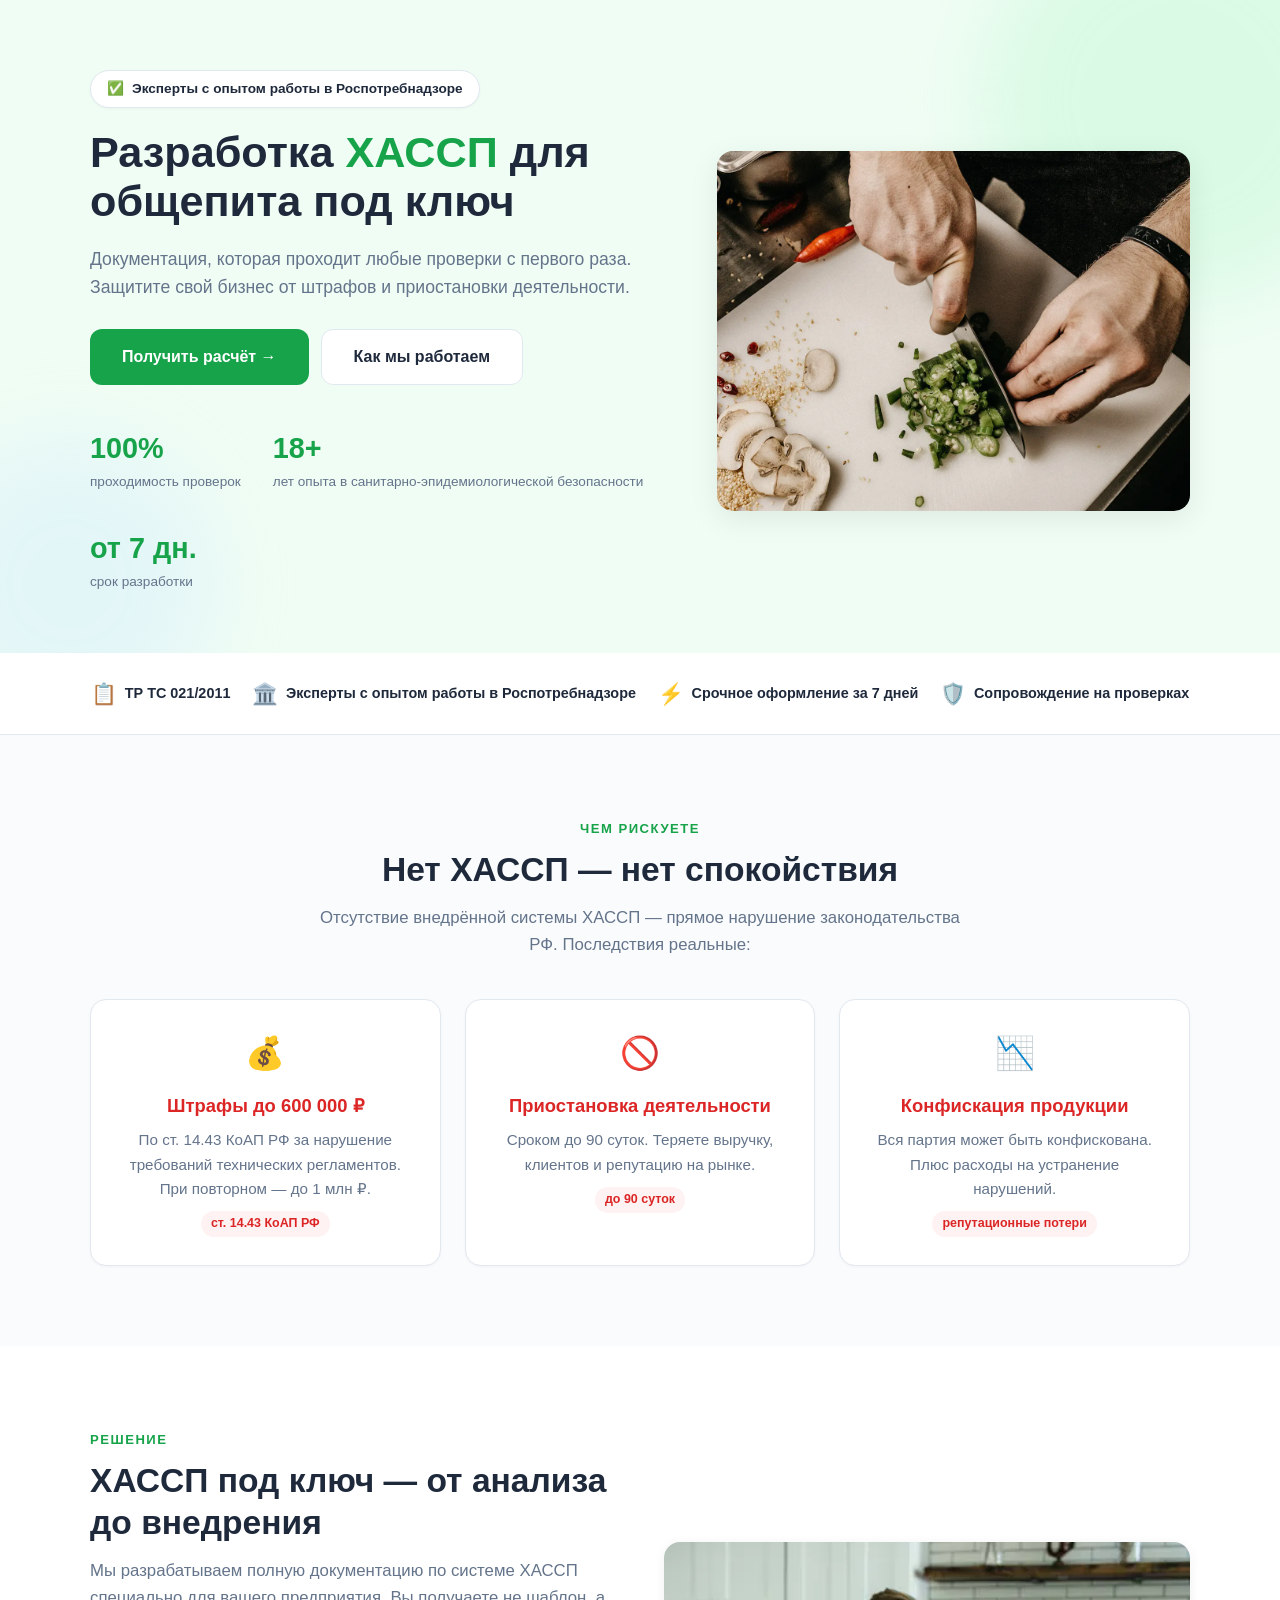
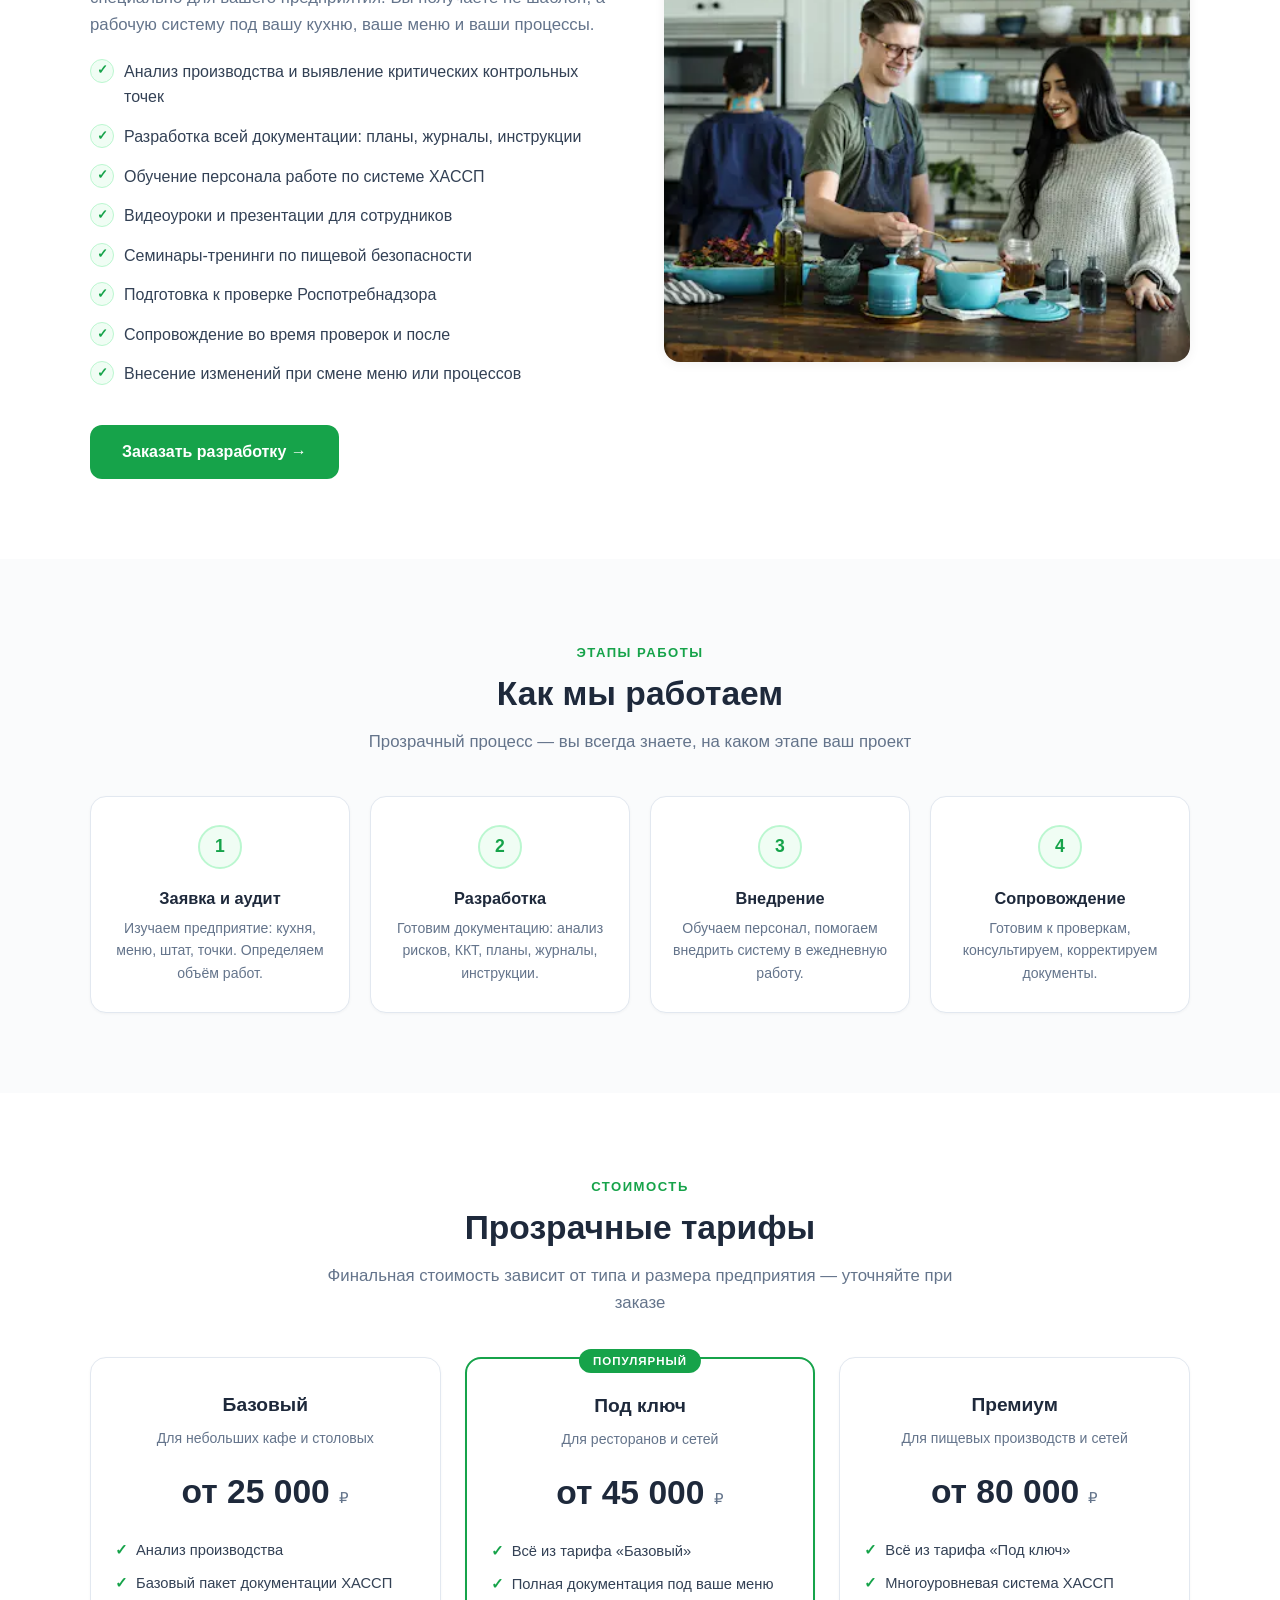
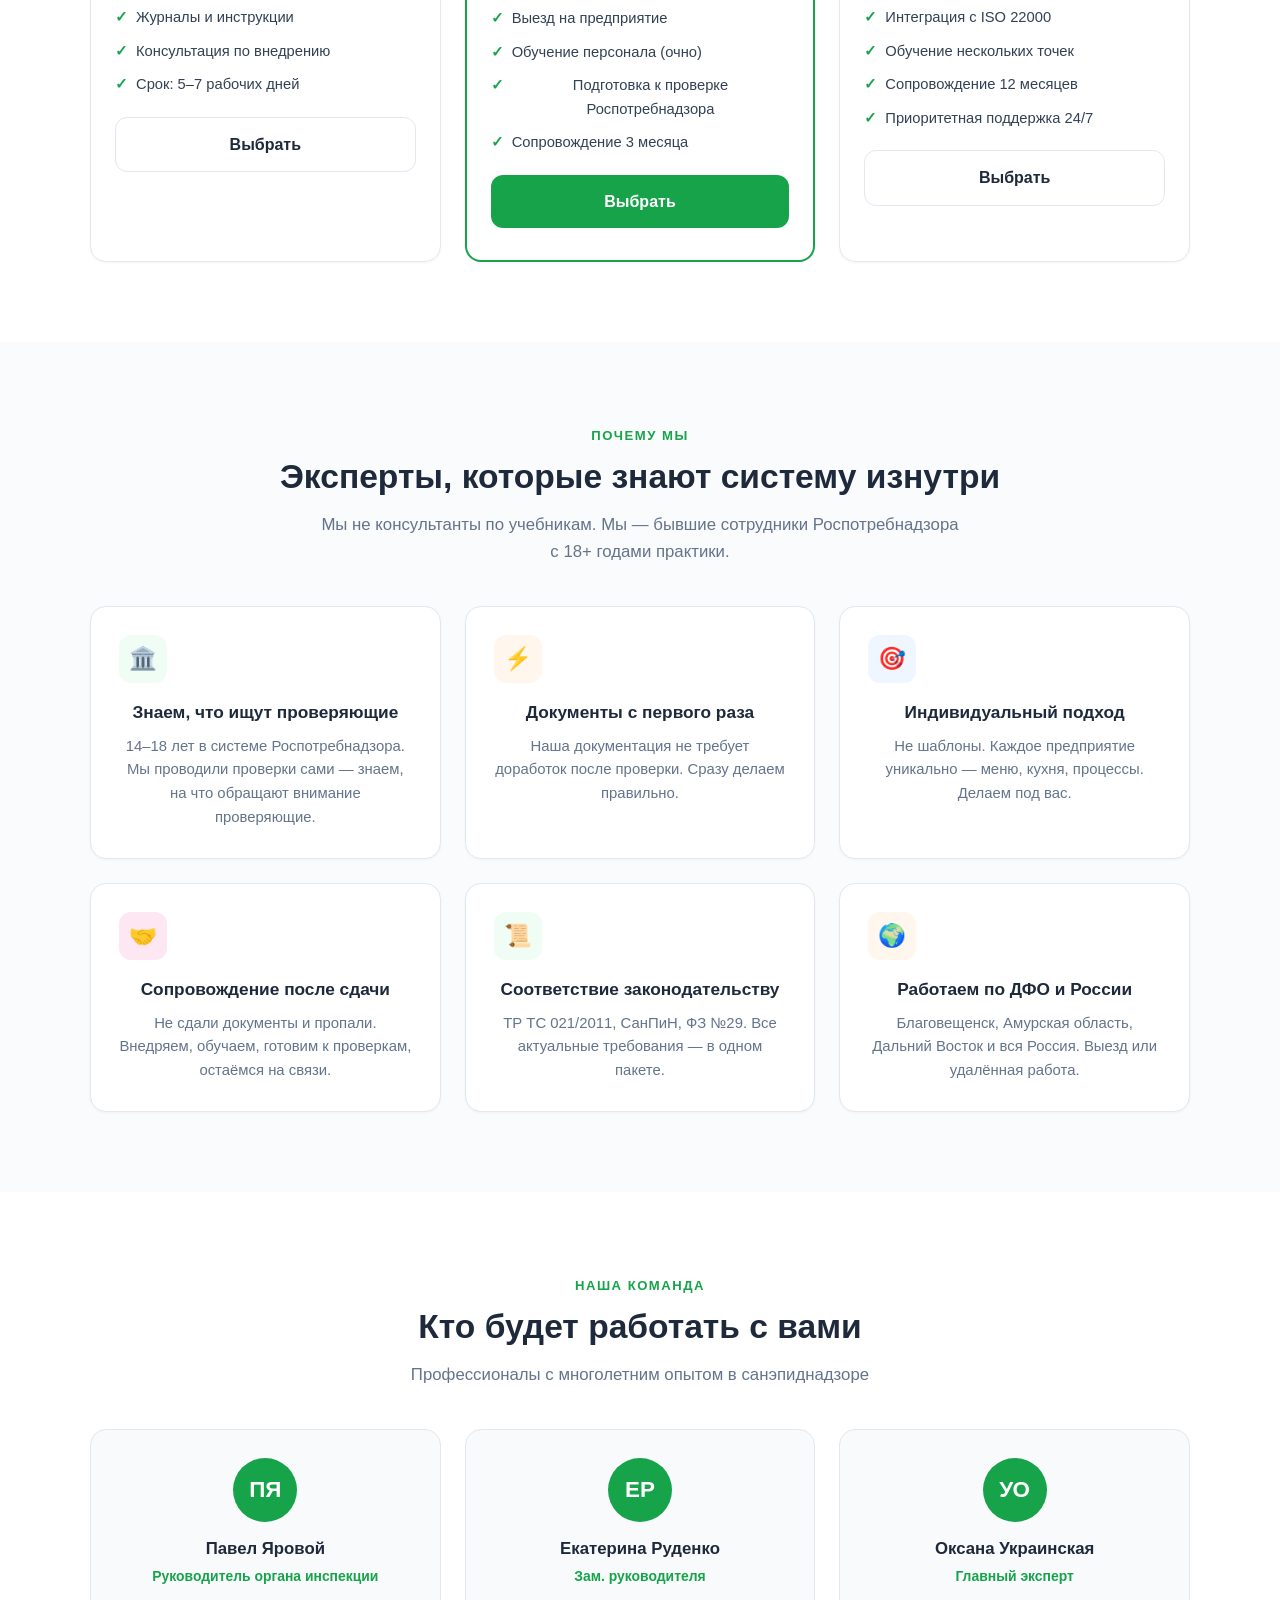
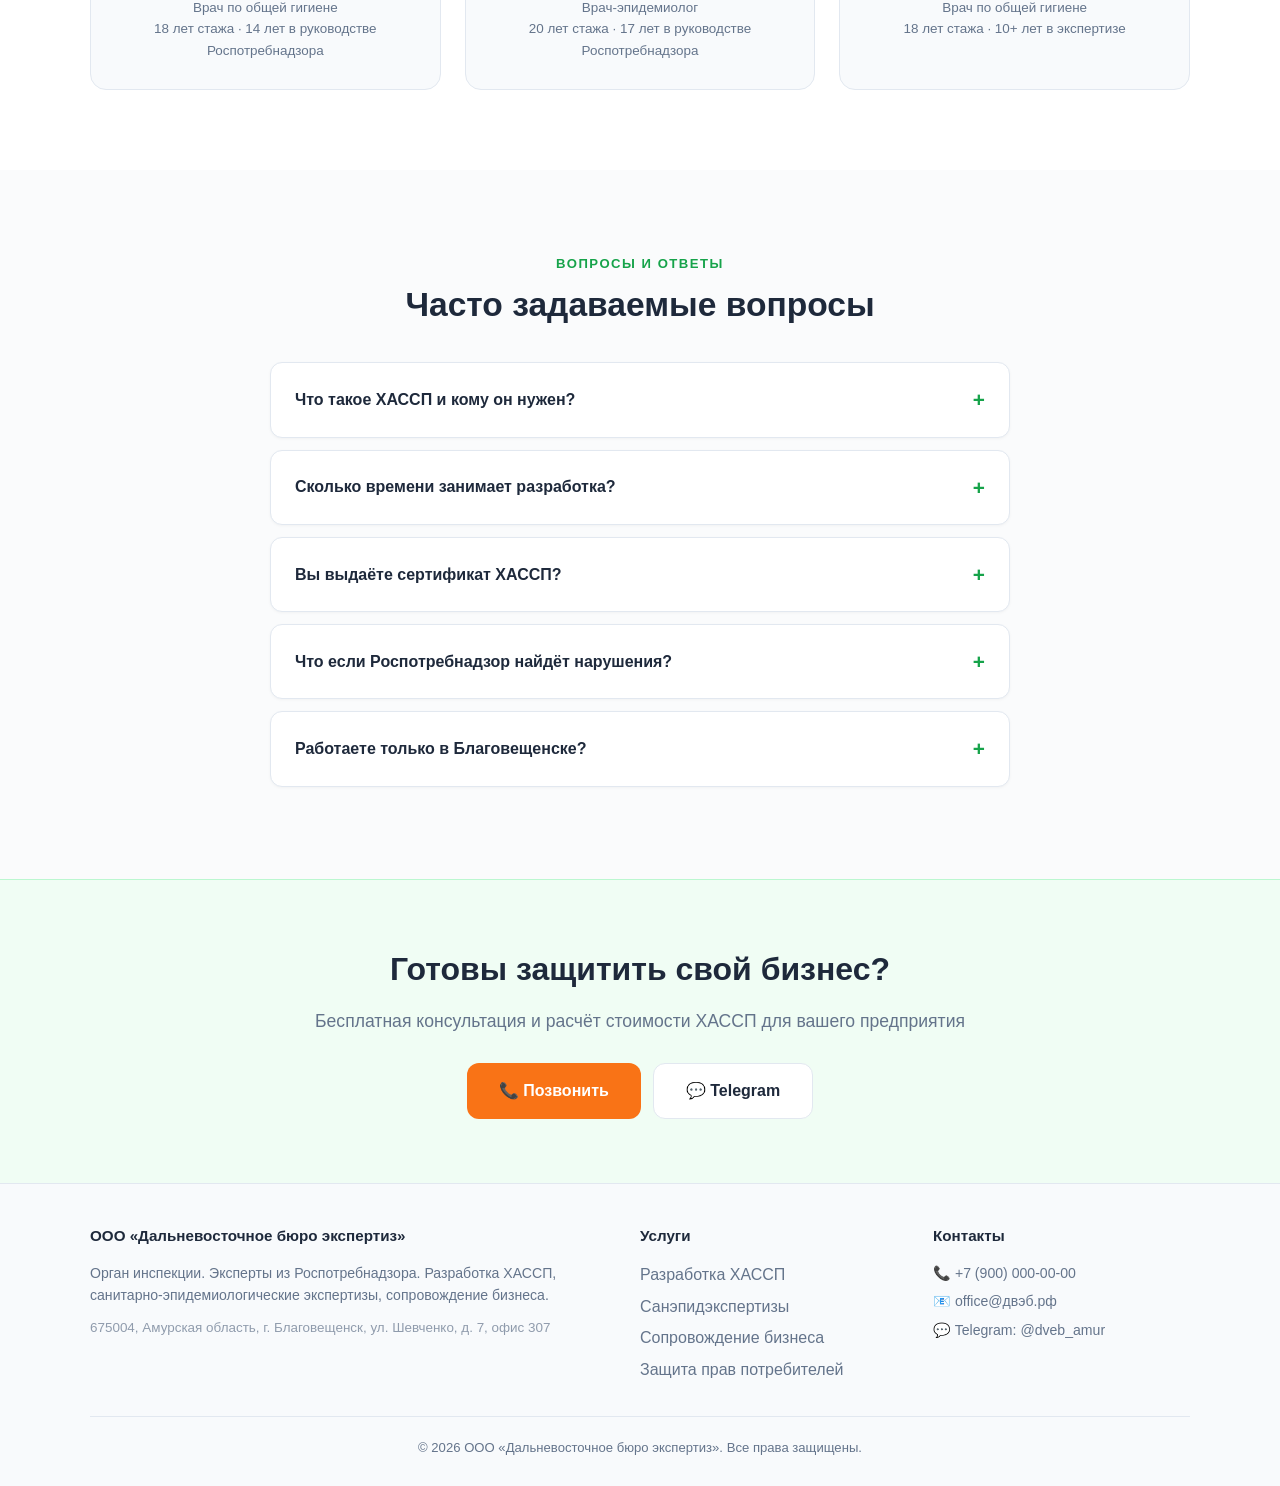
==== commit bbc1cb43: "Правки лендинга: текст, сроки, регион, обучение" ====
--- a/haccp/index.html
+++ b/haccp/index.html
@@ -271,10 +271,10 @@
                     </div>
                     <div>
                         <div class="hero-stat-num">18+</div>
-                        <div class="hero-stat-label">лет опыта</div>
+                        <div class="hero-stat-label">лет опыта в санитарно-эпидемиологической безопасности</div>
                     </div>
                     <div>
-                        <div class="hero-stat-num">от 3 дн.</div>
+                        <div class="hero-stat-num">от 7 дн.</div>
                         <div class="hero-stat-label">срок разработки</div>
                     </div>
                 </div>
@@ -291,8 +291,8 @@
     <div class="container">
         <div class="trust-items">
             <div class="trust-item"><span class="trust-icon">📋</span> ТР ТС 021/2011</div>
-            <div class="trust-item"><span class="trust-icon">🏛️</span> Эксперты из Роспотребнадзора</div>
-            <div class="trust-item"><span class="trust-icon">⚡</span> Срочно за 3 дня</div>
+            <div class="trust-item"><span class="trust-icon">🏛️</span> Эксперты с опытом работы в Роспотребнадзоре</div>
+            <div class="trust-item"><span class="trust-icon">⚡</span> Срочное оформление за 7 дней</div>
             <div class="trust-item"><span class="trust-icon">🛡️</span> Сопровождение на проверках</div>
         </div>
     </div>
@@ -342,6 +342,8 @@
                     <li><span class="solution-check">✓</span> Анализ производства и выявление критических контрольных точек</li>
                     <li><span class="solution-check">✓</span> Разработка всей документации: планы, журналы, инструкции</li>
                     <li><span class="solution-check">✓</span> Обучение персонала работе по системе ХАССП</li>
+                    <li><span class="solution-check">✓</span> Видеоуроки и презентации для сотрудников</li>
+                    <li><span class="solution-check">✓</span> Семинары-тренинги по пищевой безопасности</li>
                     <li><span class="solution-check">✓</span> Подготовка к проверке Роспотребнадзора</li>
                     <li><span class="solution-check">✓</span> Сопровождение во время проверок и после</li>
                     <li><span class="solution-check">✓</span> Внесение изменений при смене меню или процессов</li>
@@ -448,7 +450,7 @@
             <div class="adv-card">
                 <div class="adv-icon" style="background:var(--green-soft);">🏛️</div>
                 <h3>Знаем, что ищут проверяющие</h3>
-                <p>14–18 лет в системе Роспотребнадзора. Мы проводили проверки сами — знаем, на что смотрят инспекторы.</p>
+                <p>14–18 лет в системе Роспотребнадзора. Мы проводили проверки сами — знаем, на что обращают внимание проверяющие.</p>
             </div>
             <div class="adv-card">
                 <div class="adv-icon" style="background:var(--orange-soft);">⚡</div>
@@ -472,8 +474,8 @@
             </div>
             <div class="adv-card">
                 <div class="adv-icon" style="background:var(--orange-soft);">🌍</div>
-                <h3>Работаем по ДВФО</h3>
-                <p>Благовещенск, Амурская область и весь Дальний Восток. Выезд или удалённая работа.</p>
+                <h3>Работаем по ДФО и России</h3>
+                <p>Благовещенск, Амурская область, Дальний Восток и вся Россия. Выезд или удалённая работа.</p>
             </div>
         </div>
     </div>
@@ -551,7 +553,7 @@
                     Работаете только в Благовещенске? <span class="faq-icon">+</span>
                 </div>
                 <div class="faq-a"><div class="faq-a-inner">
-                    Основной офис в Благовещенске. Работаем по всему ДВФО. Возможен выезд или удалённая разработка.
+                    Основной офис в Благовещенске. Работаем по ДФО и всей России. Возможен выезд или удалённая разработка.
                 </div></div>
             </div>
         </div>
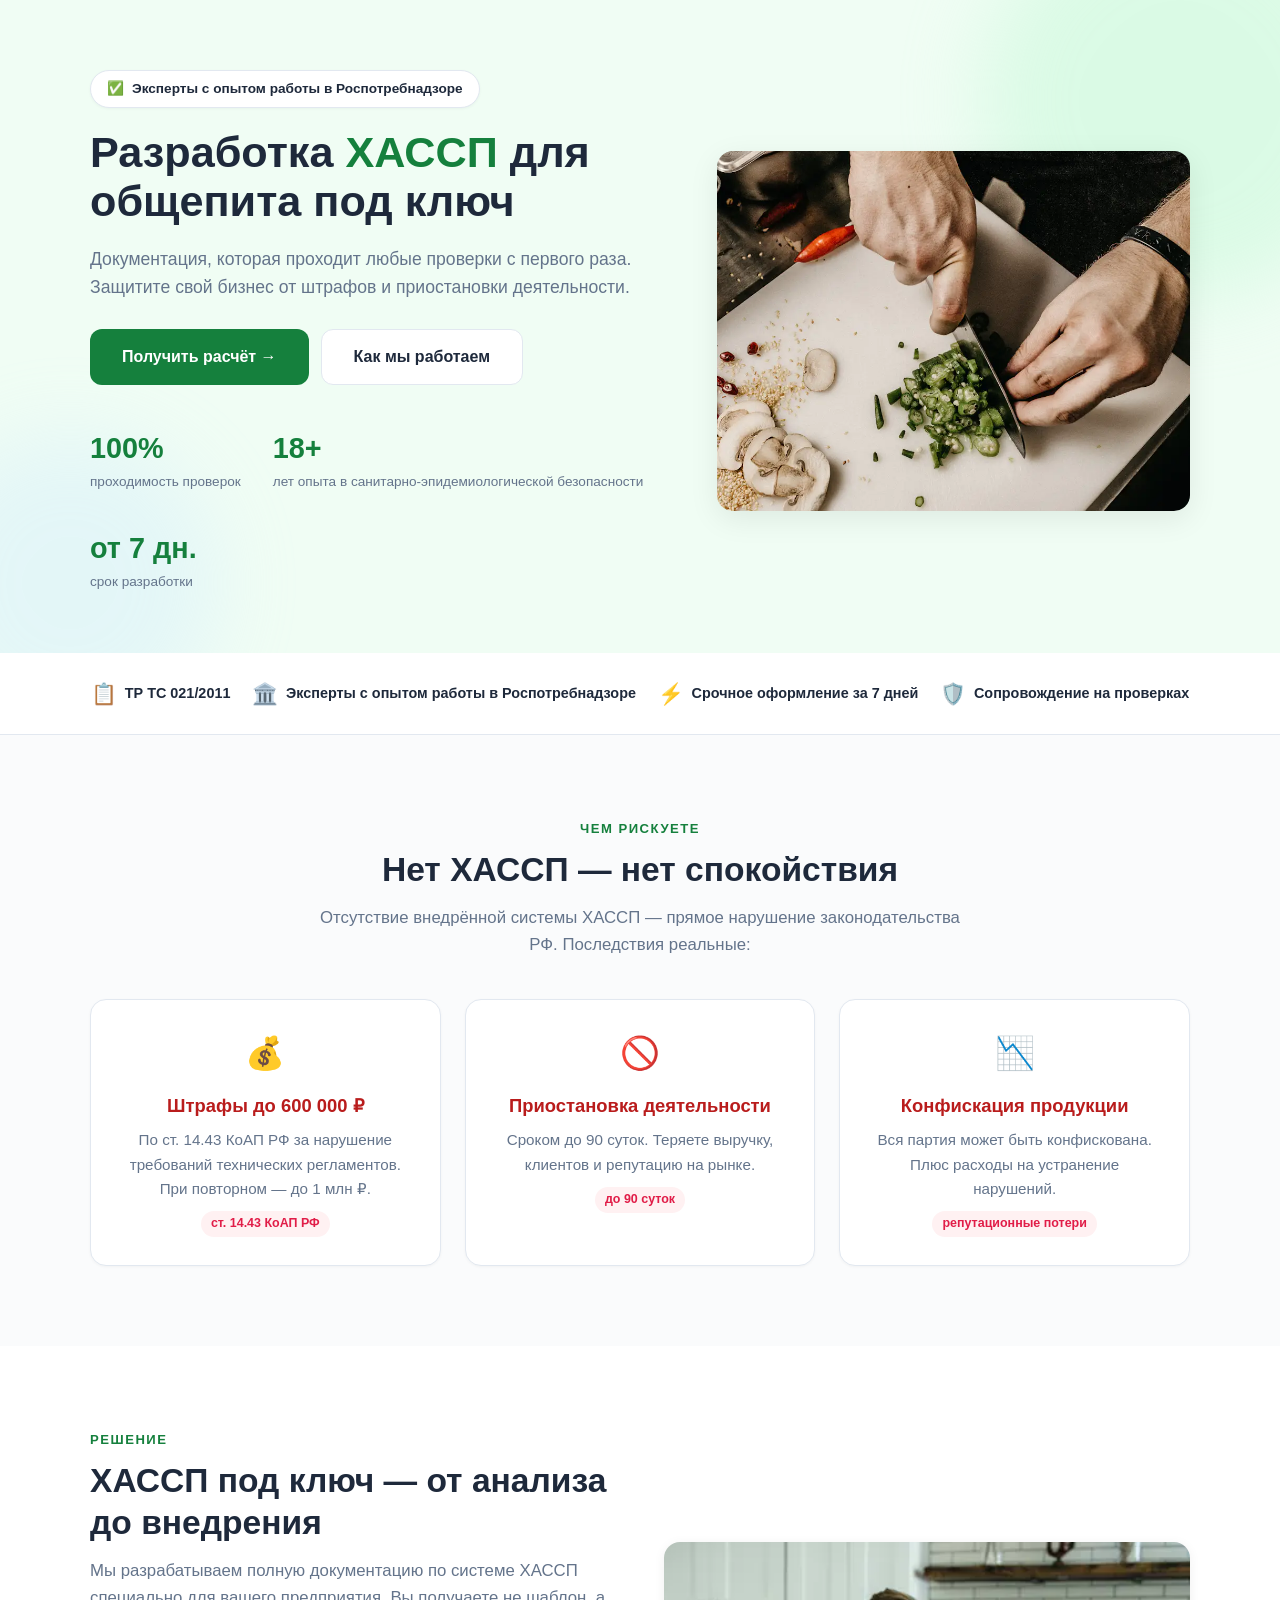
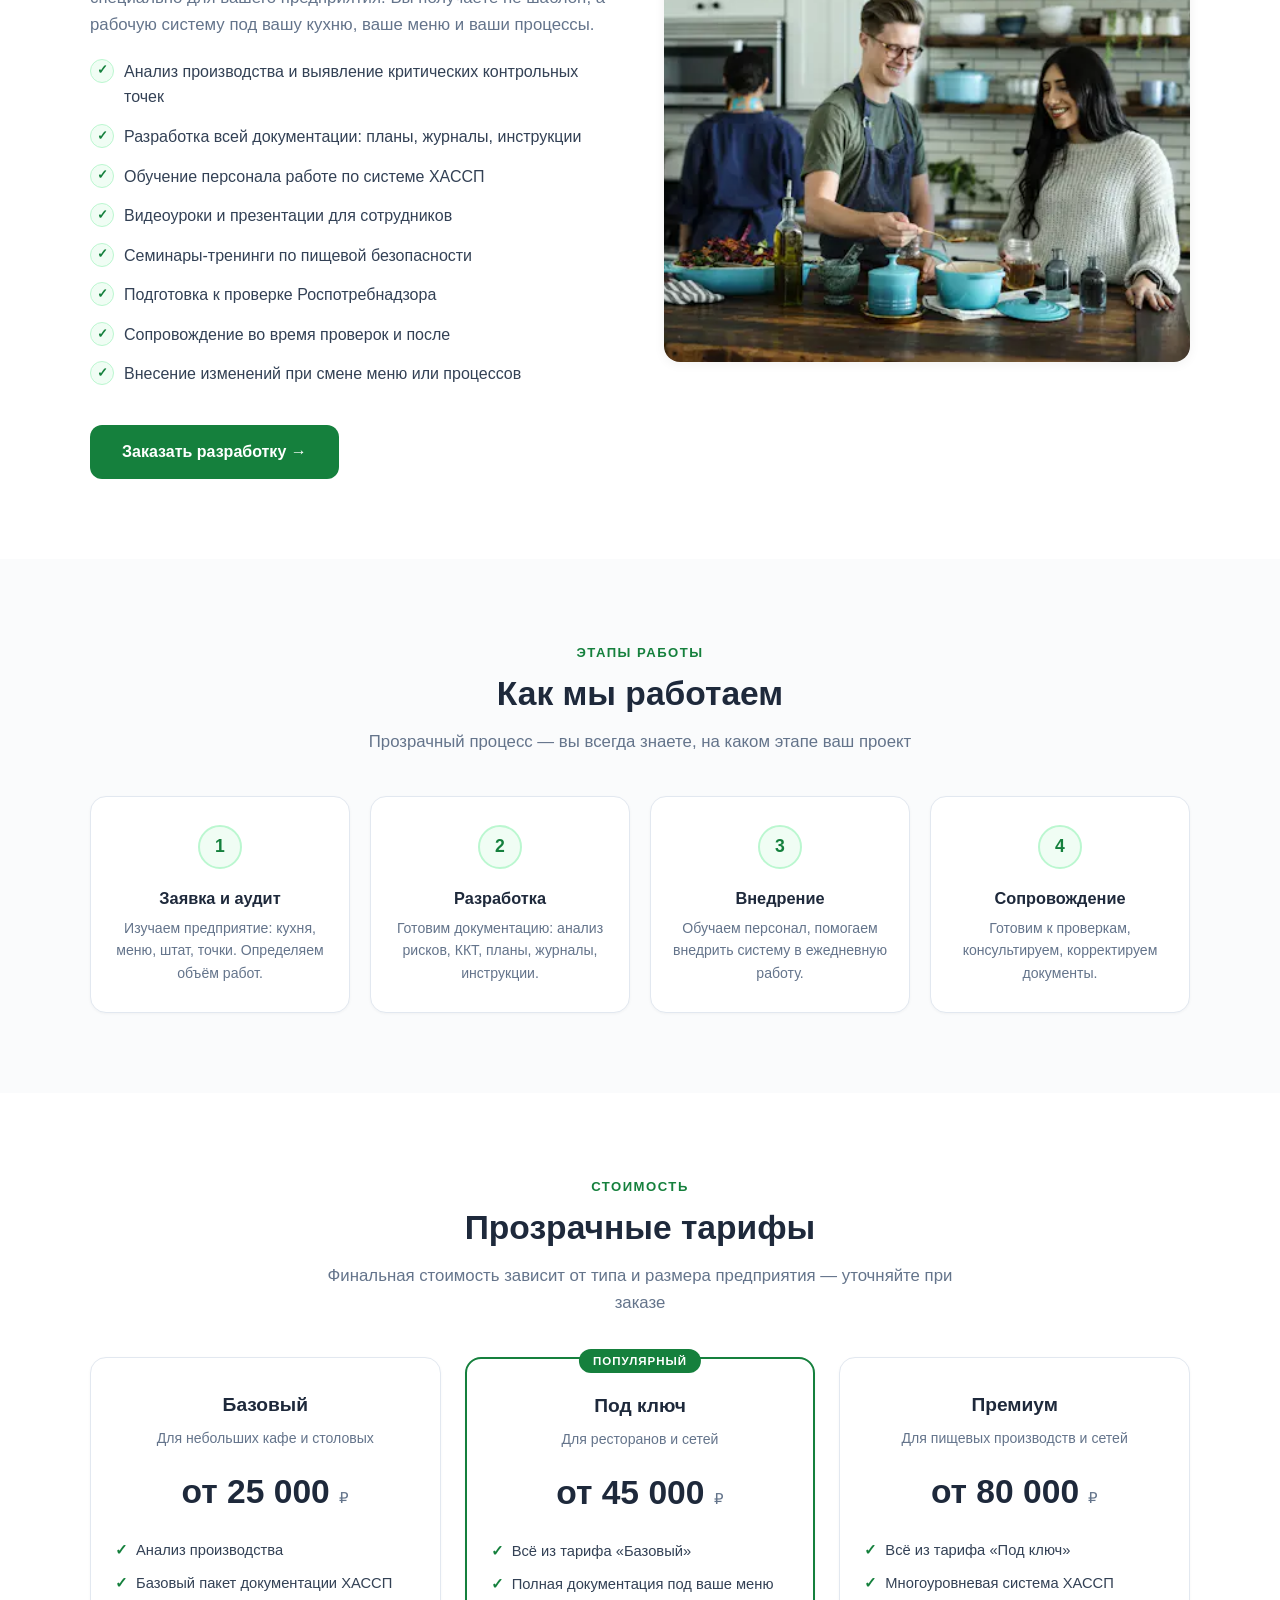
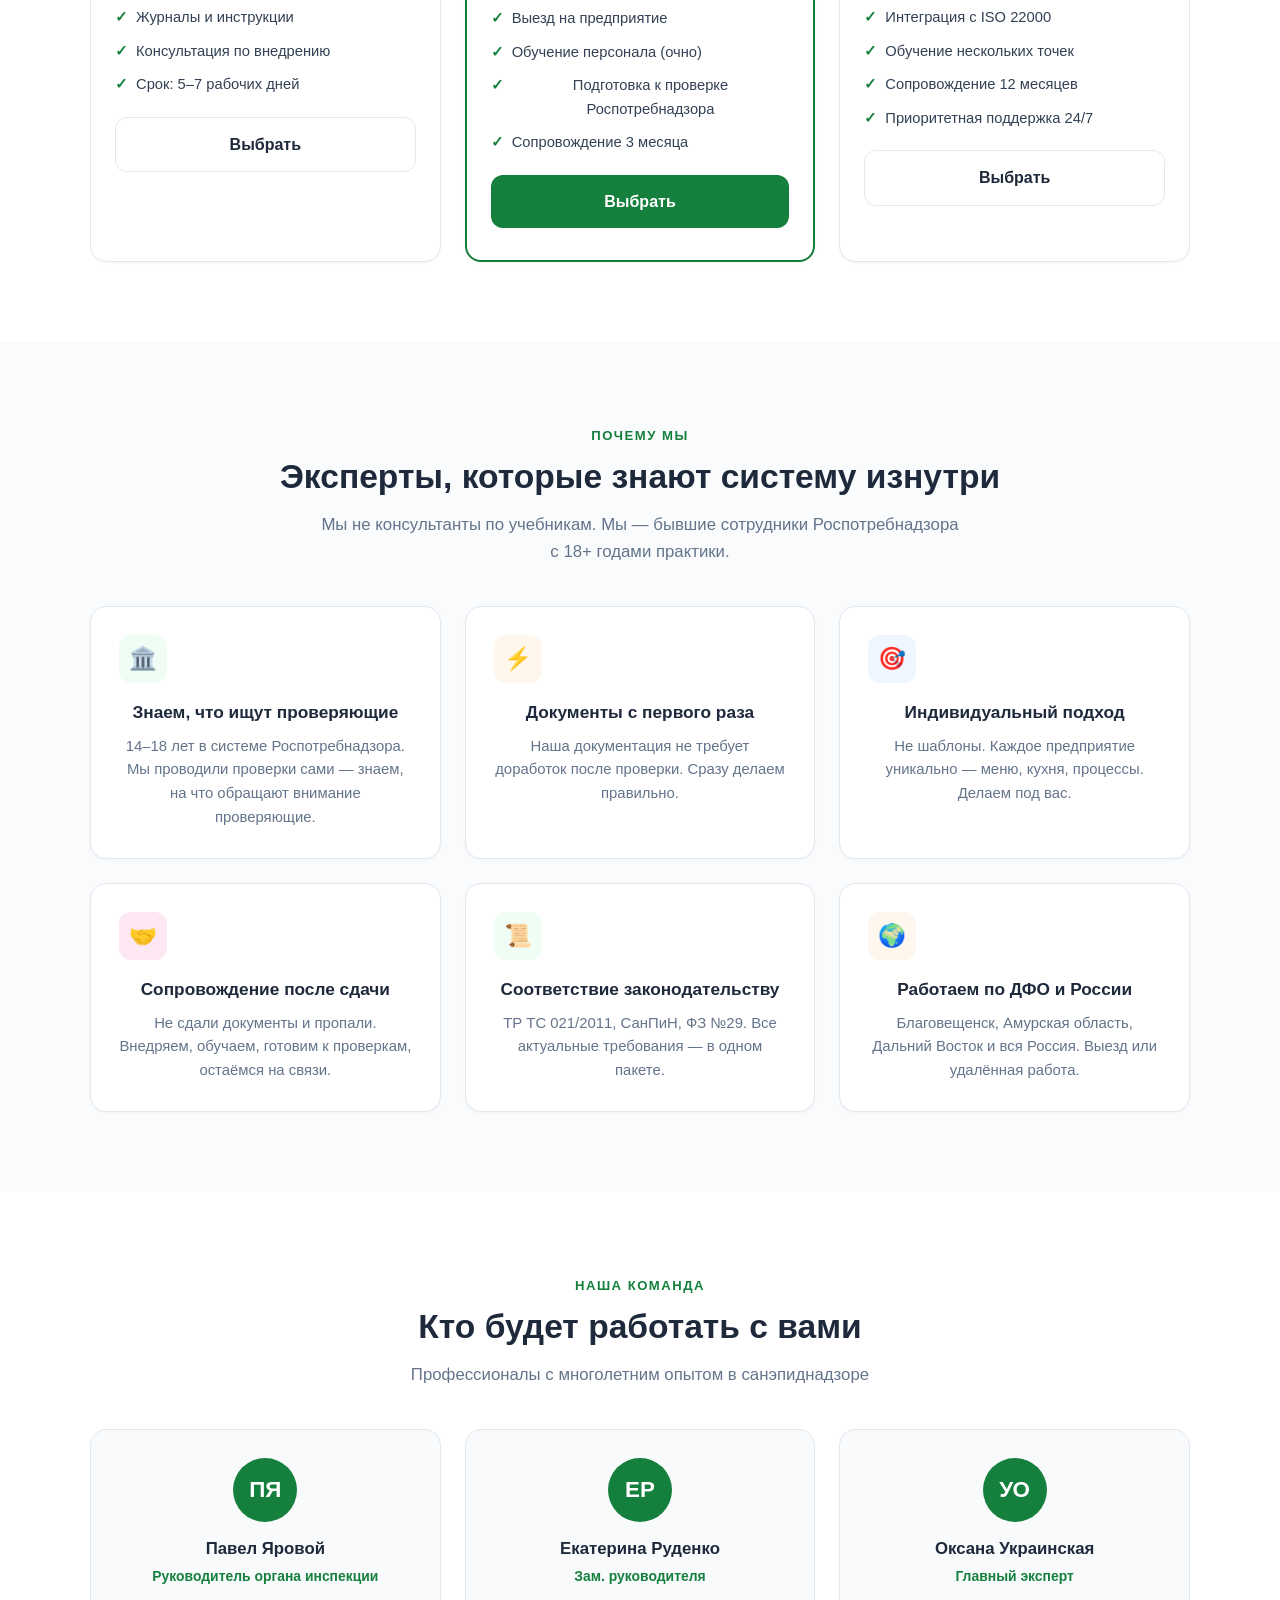
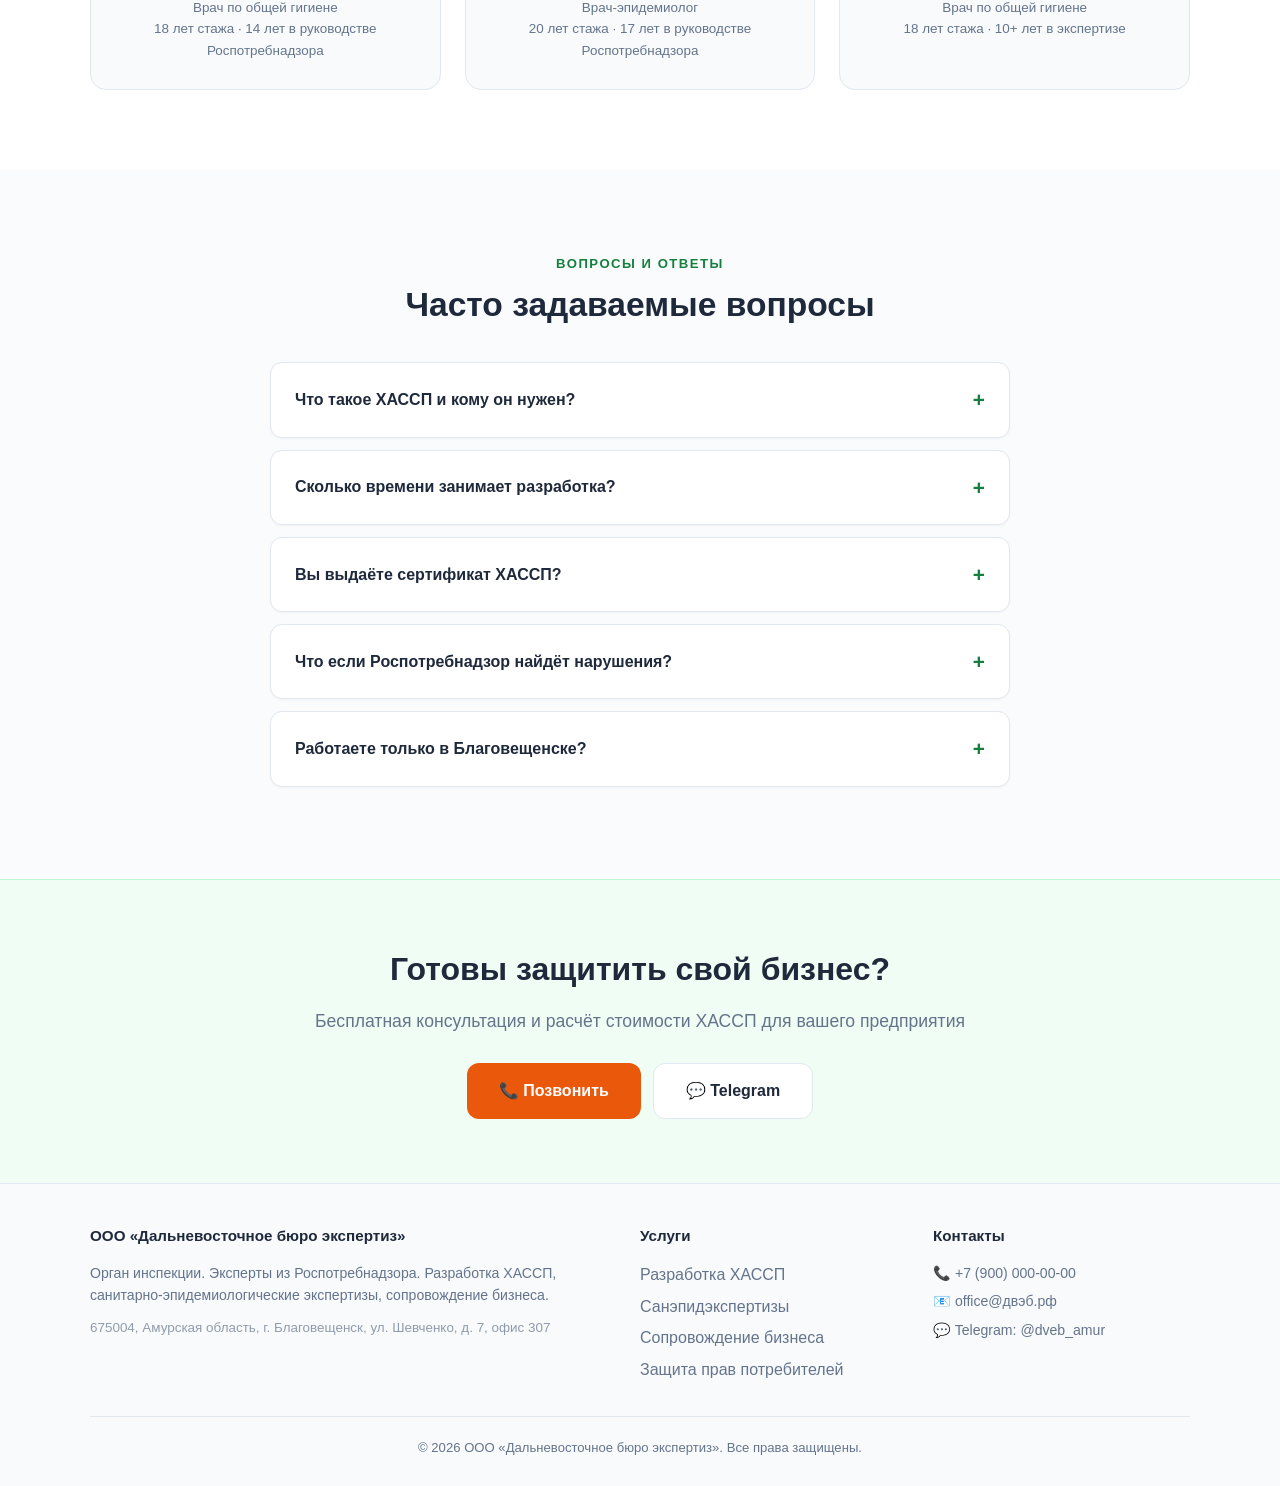
==== commit b6dc9d5b: "Фото 106KB (было 242KB), мягкие цвета карточек, палитра" ====
--- a/haccp/index.html
+++ b/haccp/index.html
@@ -17,12 +17,14 @@
         ul { list-style: none; }
 
         :root {
-            --green: #16a34a;
+            --green: #15803d;
             --green-soft: #f0fdf4;
             --green-mid: #bbf7d0;
             --blue-soft: #eff6ff;
-            --orange: #f97316;
+            --orange: #ea580c;
             --orange-soft: #fff7ed;
+            --rose-soft: #fff1f2;
+            --rose: #e11d48;
             --dark: #1e293b;
             --gray: #64748b;
             --gray-light: #f8fafc;
@@ -105,11 +107,11 @@
             background: #fff; border: 1px solid var(--border); border-radius: var(--radius);
             padding: 28px; transition: all 0.25s; box-shadow: var(--shadow-sm);
         }
-        .pain-card:hover { box-shadow: var(--shadow-lg); transform: translateY(-3px); }
+        .pain-card:hover { box-shadow: var(--shadow-lg); transform: translateY(-3px); border-color: #fecaca; }
         .pain-card-icon { font-size: 2rem; margin-bottom: 12px; }
-        .pain-card h3 { font-size: 1.15rem; font-weight: 700; margin-bottom: 8px; color: #dc2626; }
+        .pain-card h3 { font-size: 1.15rem; font-weight: 700; margin-bottom: 8px; color: #b91c1c; }
         .pain-card p { color: var(--gray); font-size: 0.95rem; }
-        .pain-card-tag { display: inline-block; background: #fef2f2; color: #dc2626; padding: 3px 10px; border-radius: 50px; font-size: 0.78rem; font-weight: 600; margin-top: 10px; }
+        .pain-card-tag { display: inline-block; background: #fff1f2; color: #e11d48; padding: 3px 10px; border-radius: 50px; font-size: 0.78rem; font-weight: 600; margin-top: 10px; }
 
         /* ===== SOLUTION ===== */
         .solution { padding: 80px 0; background: #fff; }
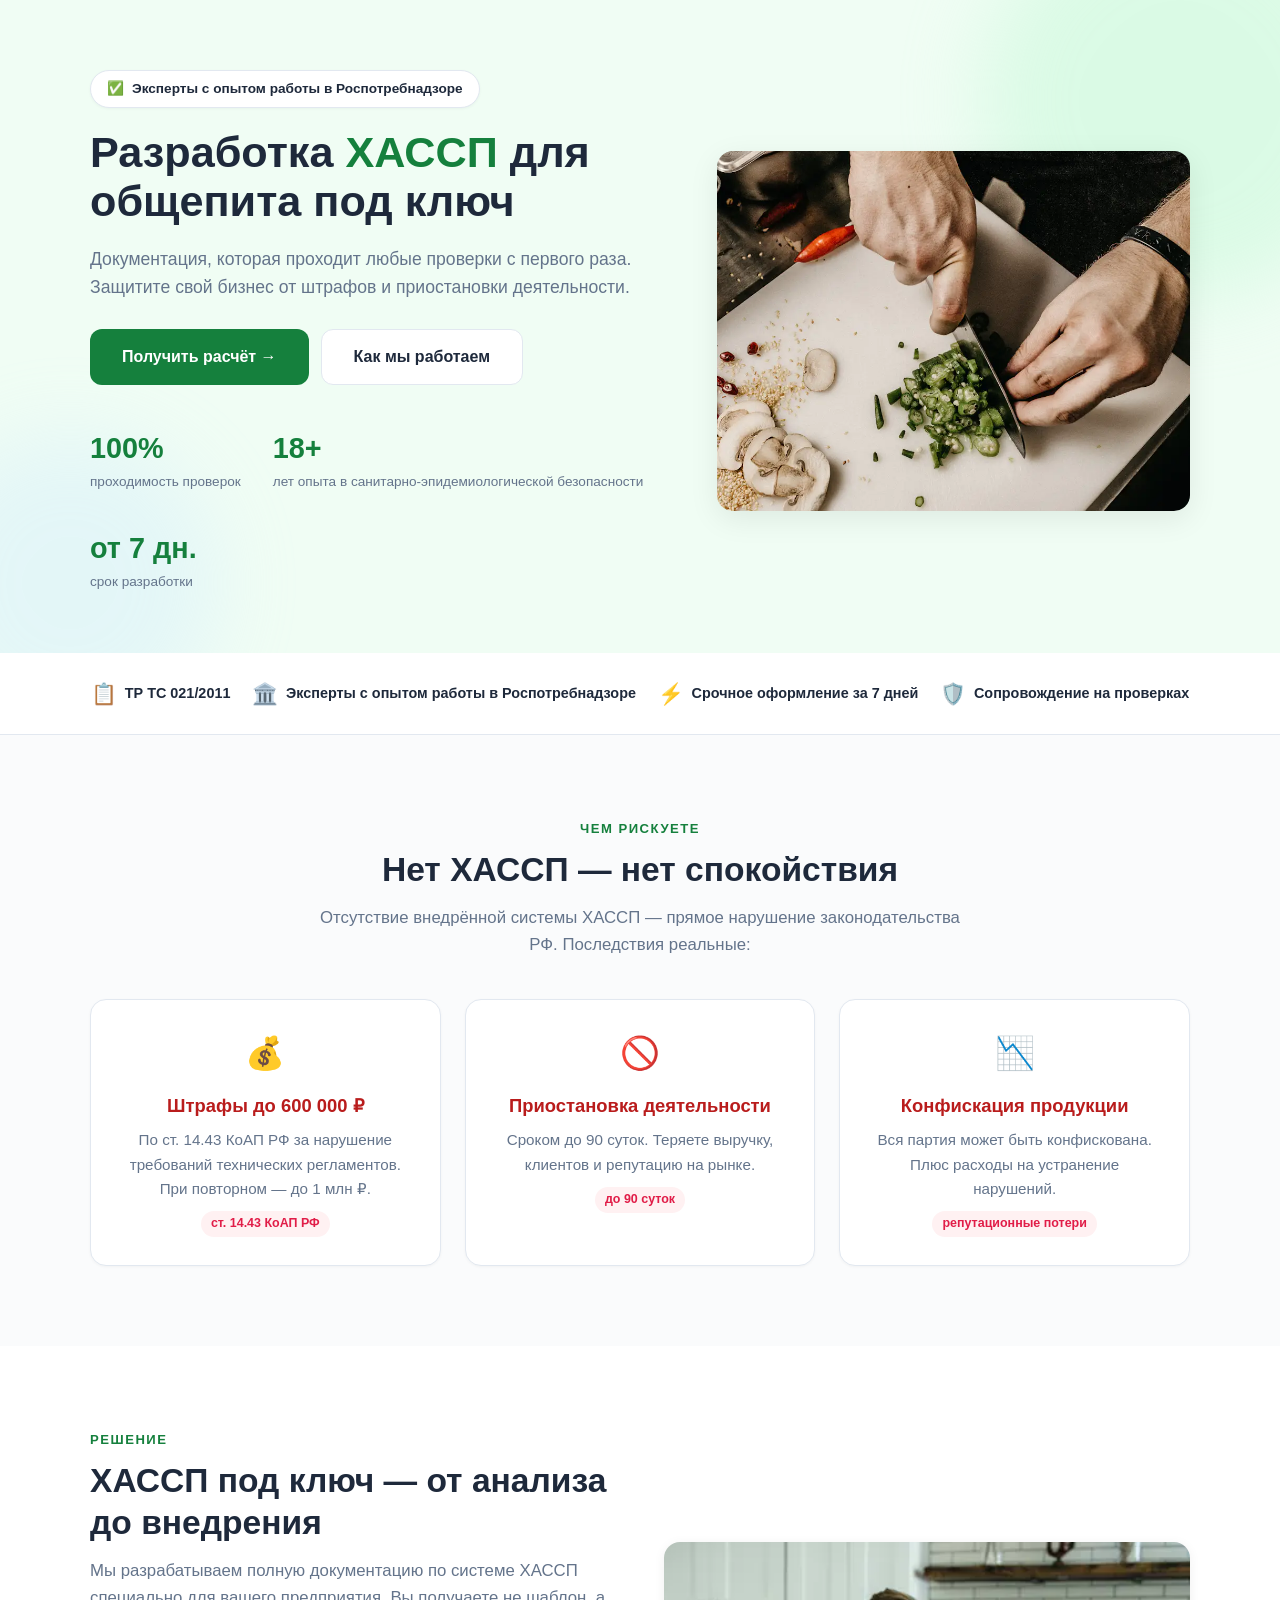
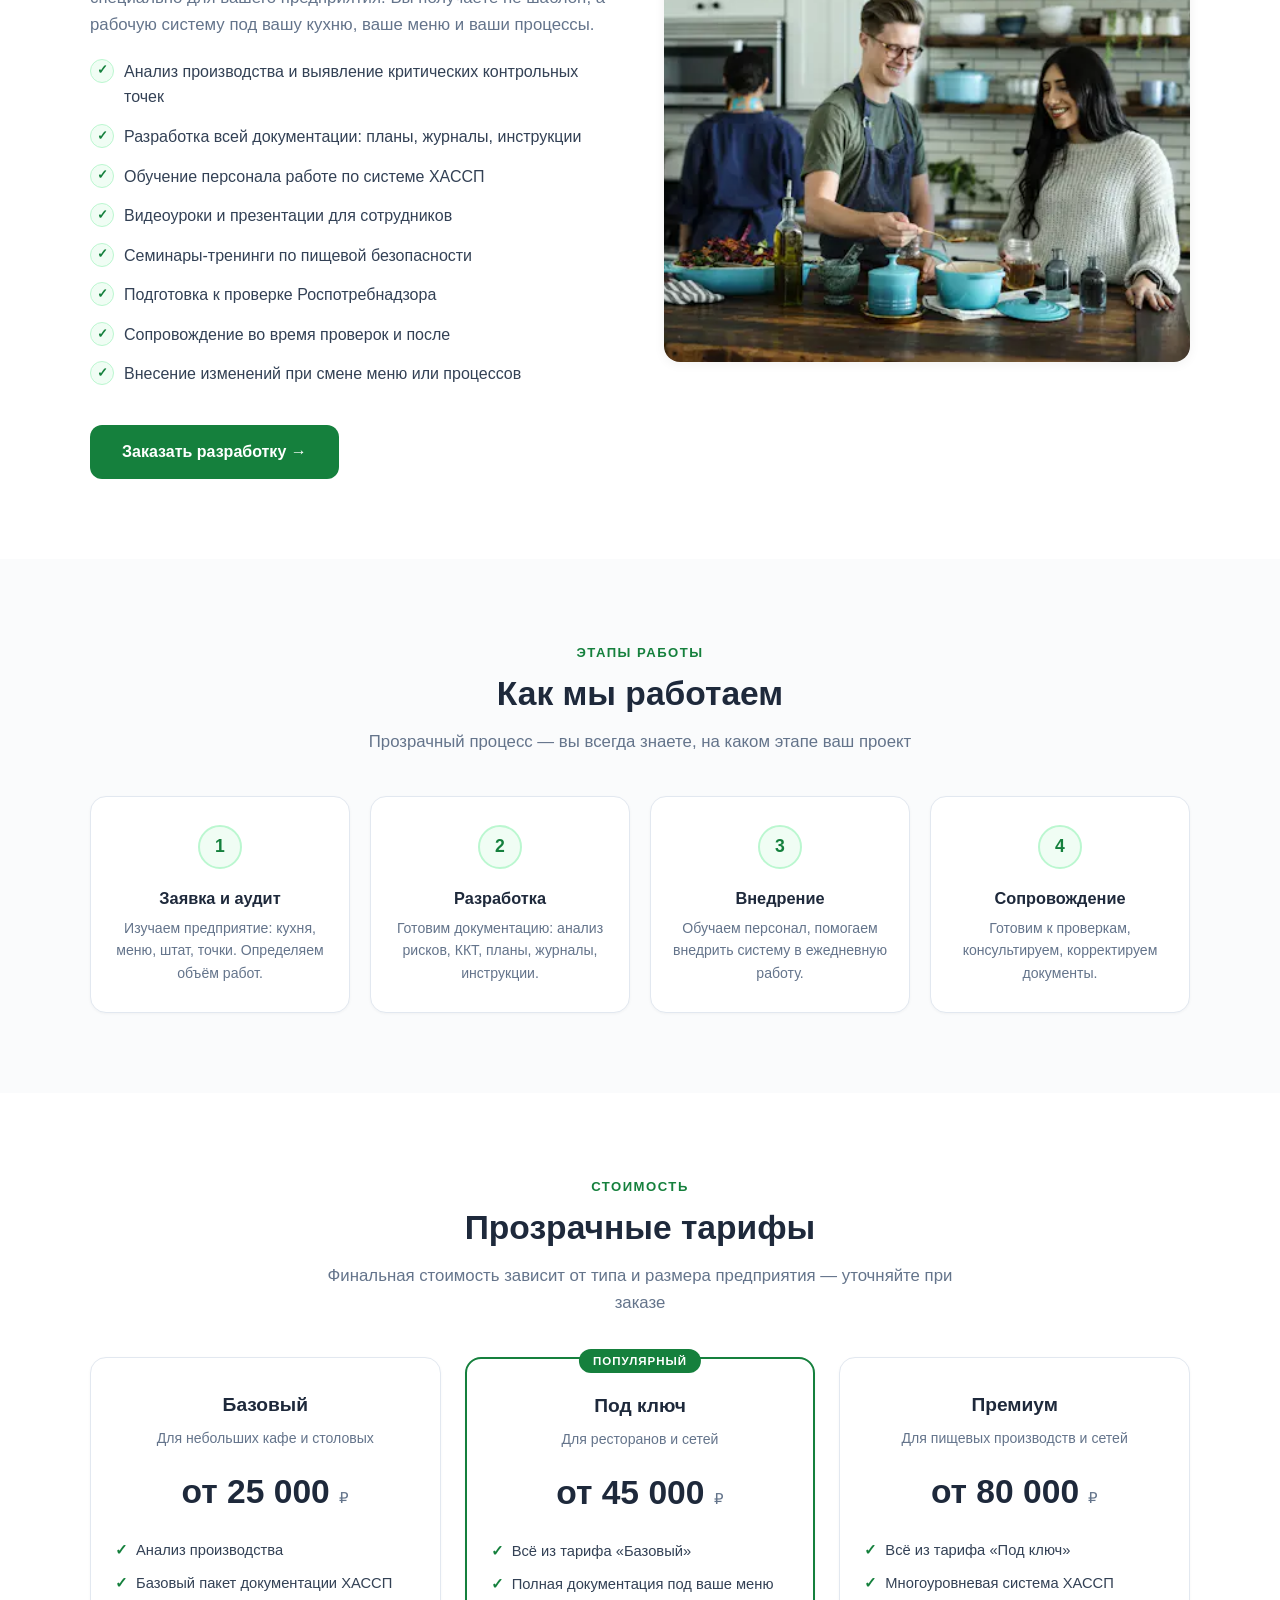
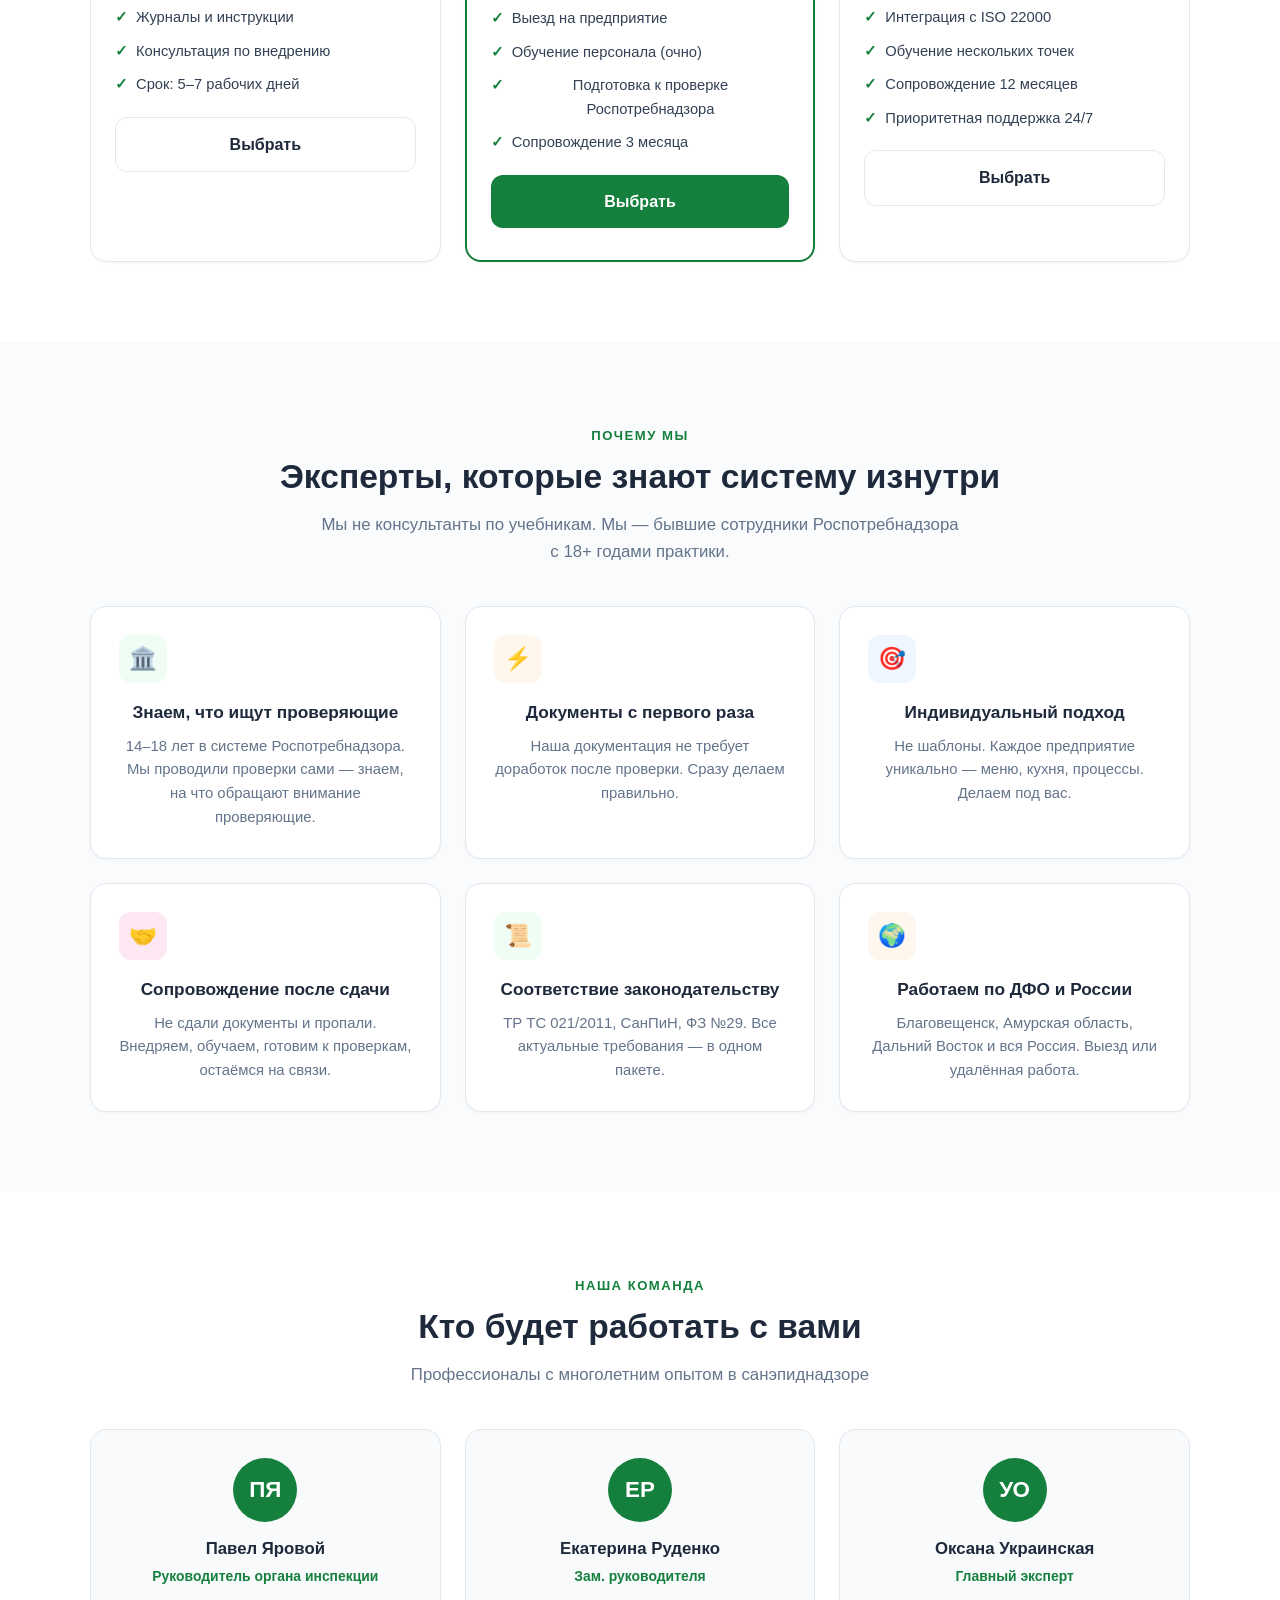
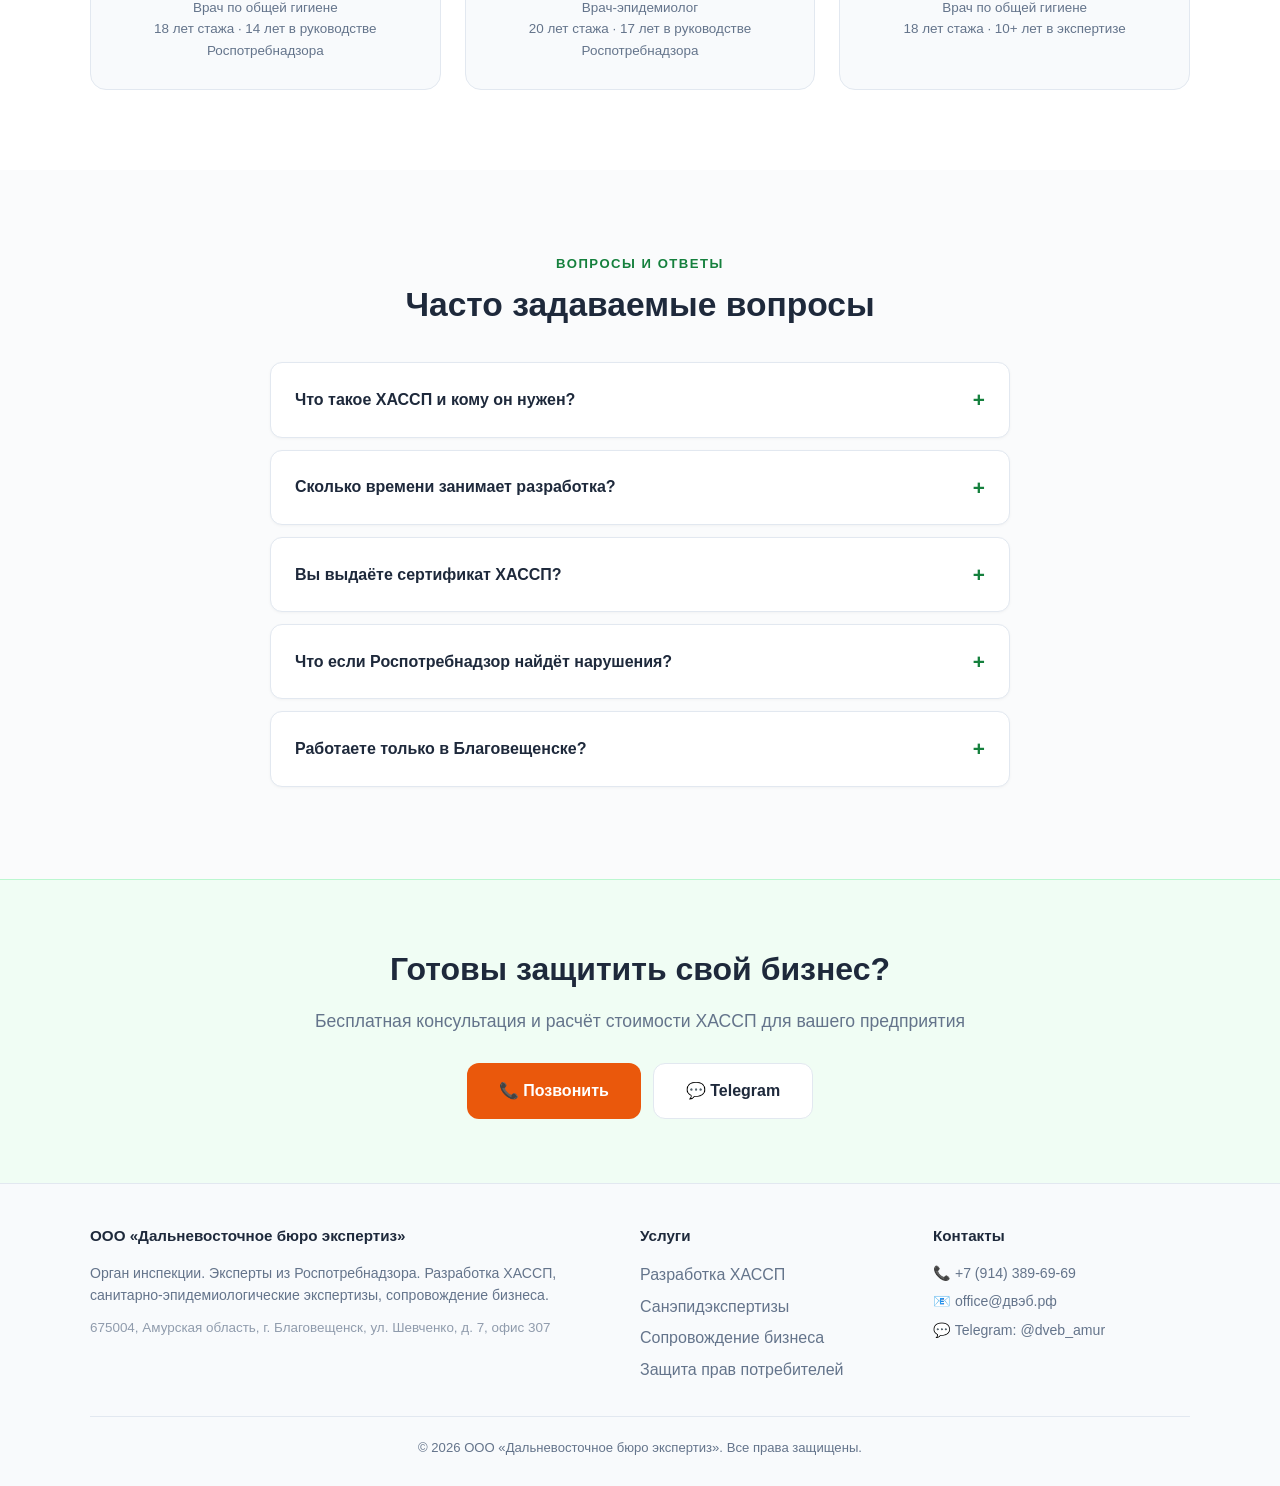
==== commit a0f3ad45: "Актуальный номер телефона +7 914 389-69-69" ====
--- a/haccp/index.html
+++ b/haccp/index.html
@@ -568,7 +568,7 @@
         <h2>Готовы защитить свой бизнес?</h2>
         <p>Бесплатная консультация и расчёт стоимости ХАССП для вашего предприятия</p>
         <div style="display:flex; gap:12px; justify-content:center; flex-wrap:wrap;">
-            <a href="tel:+79000000000" class="btn btn-orange">📞 Позвонить</a>
+            <a href="tel:+79143896969" class="btn btn-orange">📞 Позвонить</a>
             <a href="https://t.me/dveb_amur" class="btn btn-outline">💬 Telegram</a>
         </div>
     </div>
@@ -595,7 +595,7 @@
             <div>
                 <h4>Контакты</h4>
                 <ul class="footer-contact">
-                    <li>📞 +7 (900) 000-00-00</li>
+                    <li>📞 +7 (914) 389-69-69</li>
                     <li>📧 office@двэб.рф</li>
                     <li>💬 Telegram: @dveb_amur</li>
                 </ul>
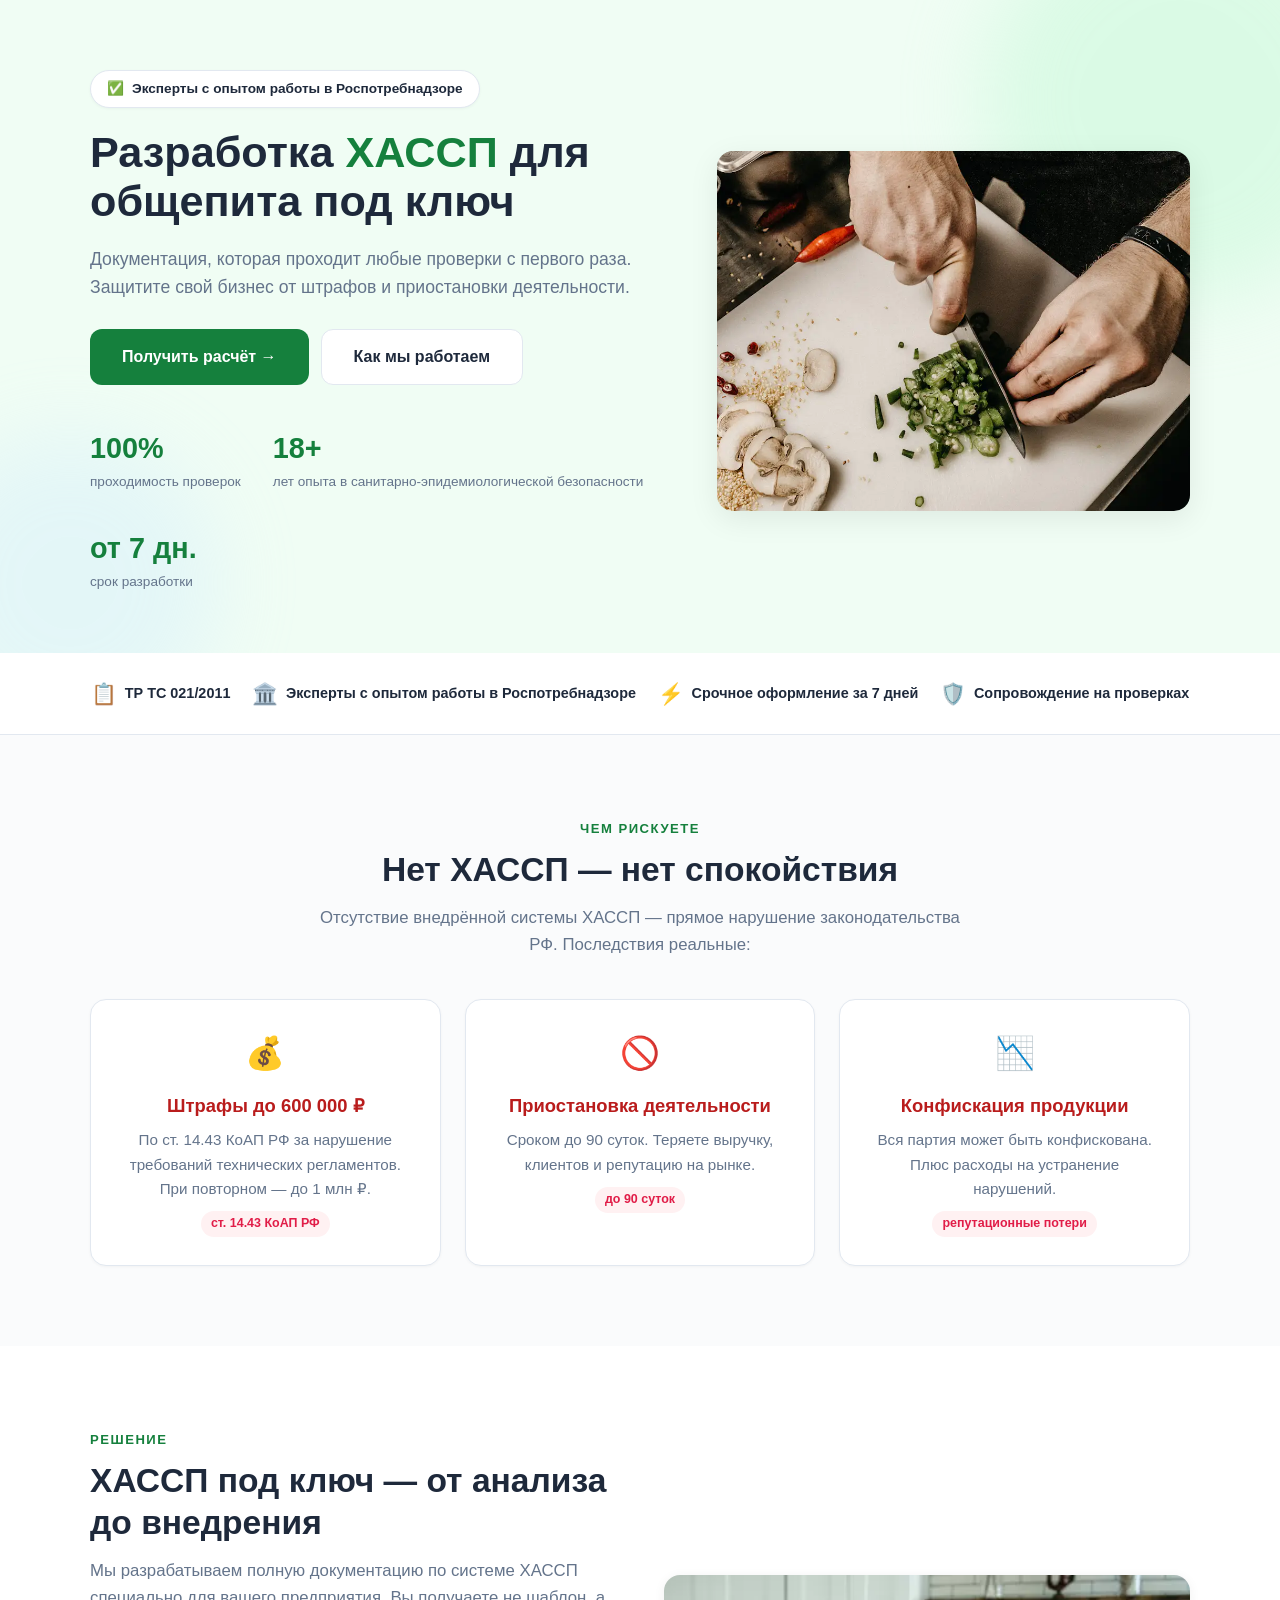
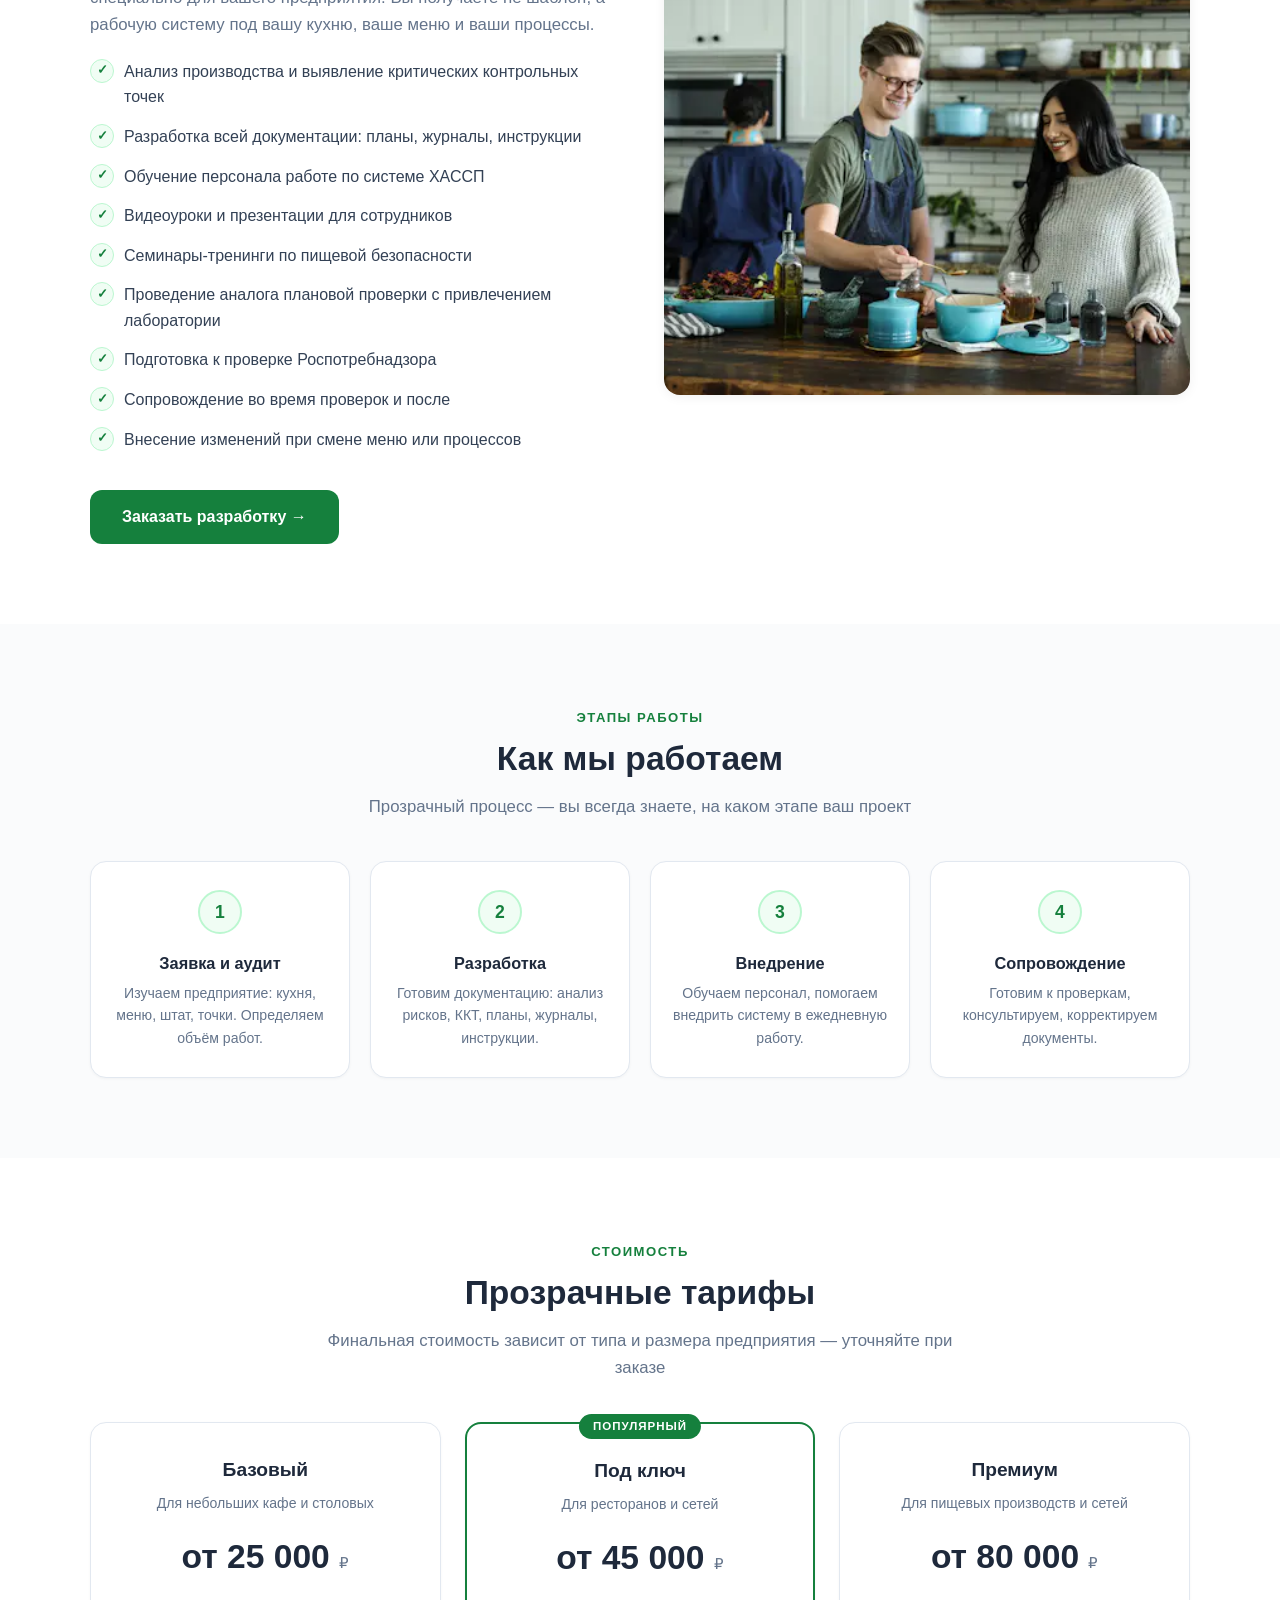
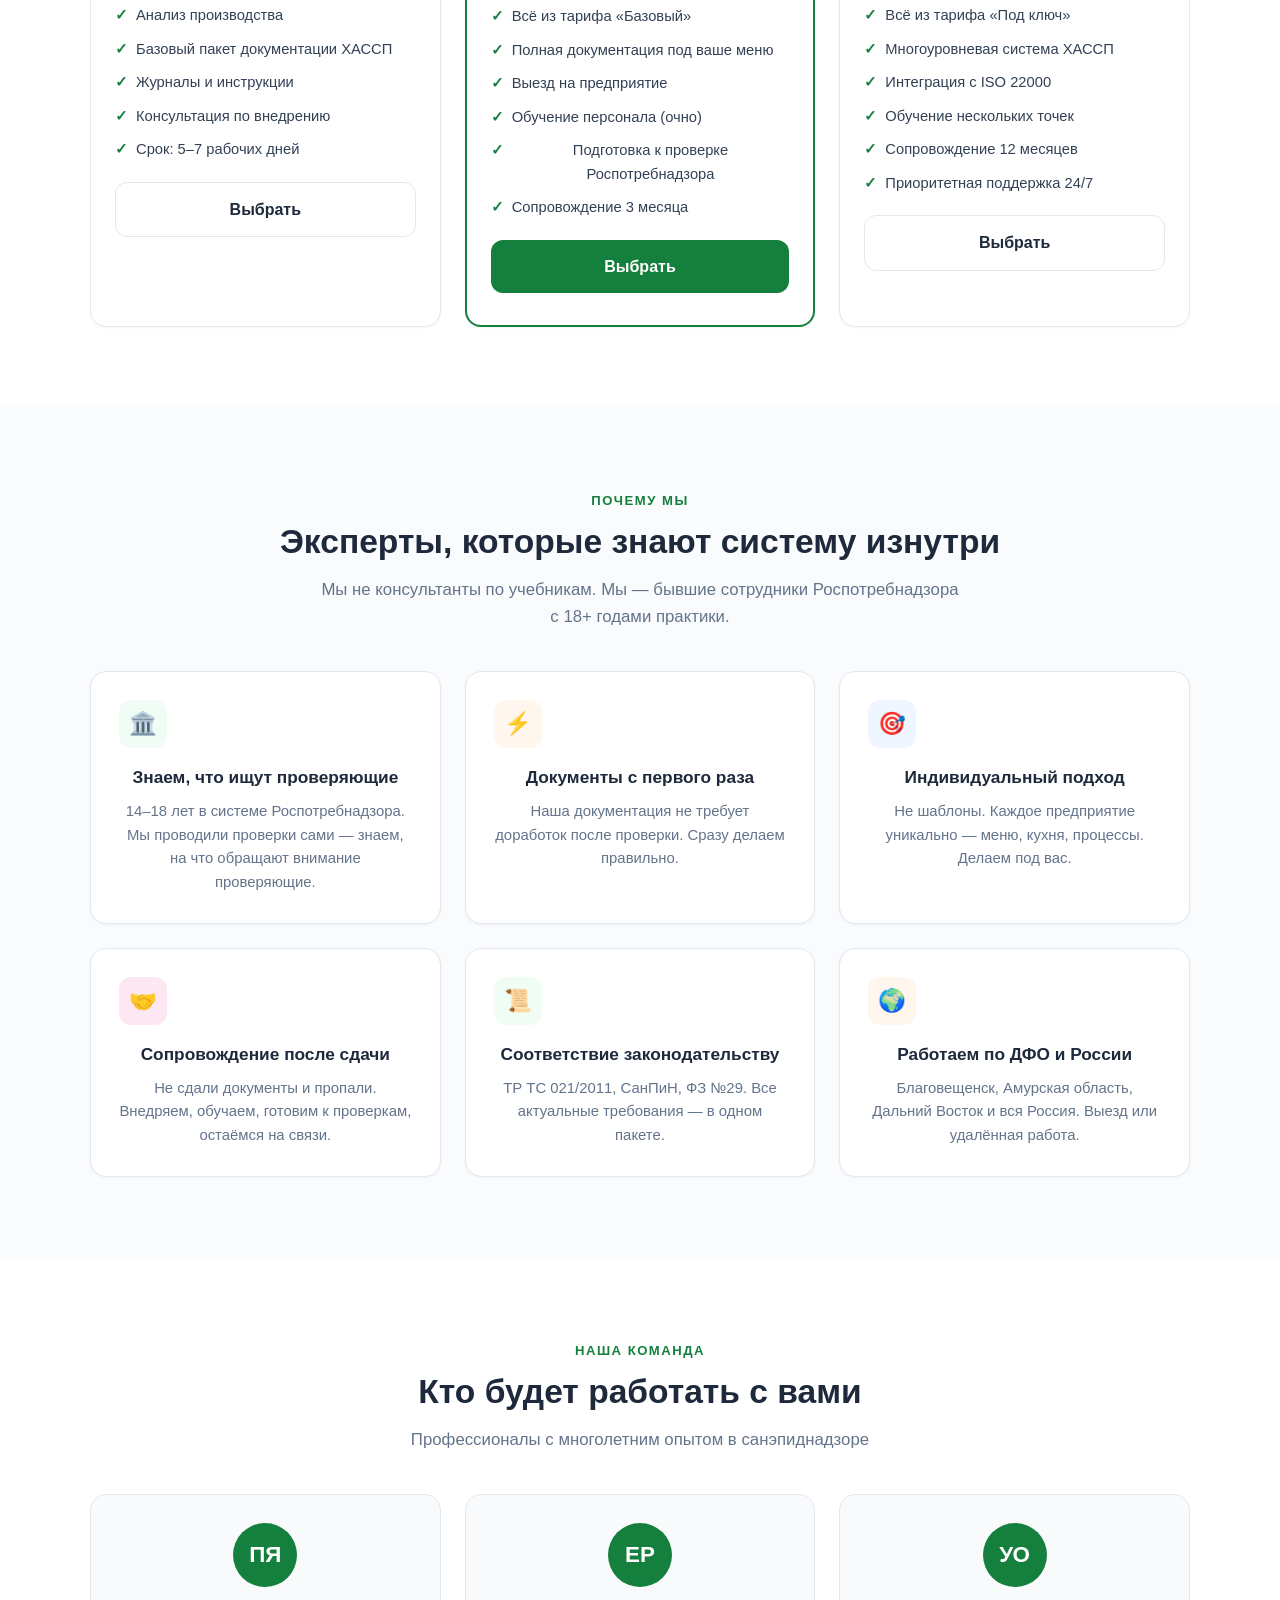
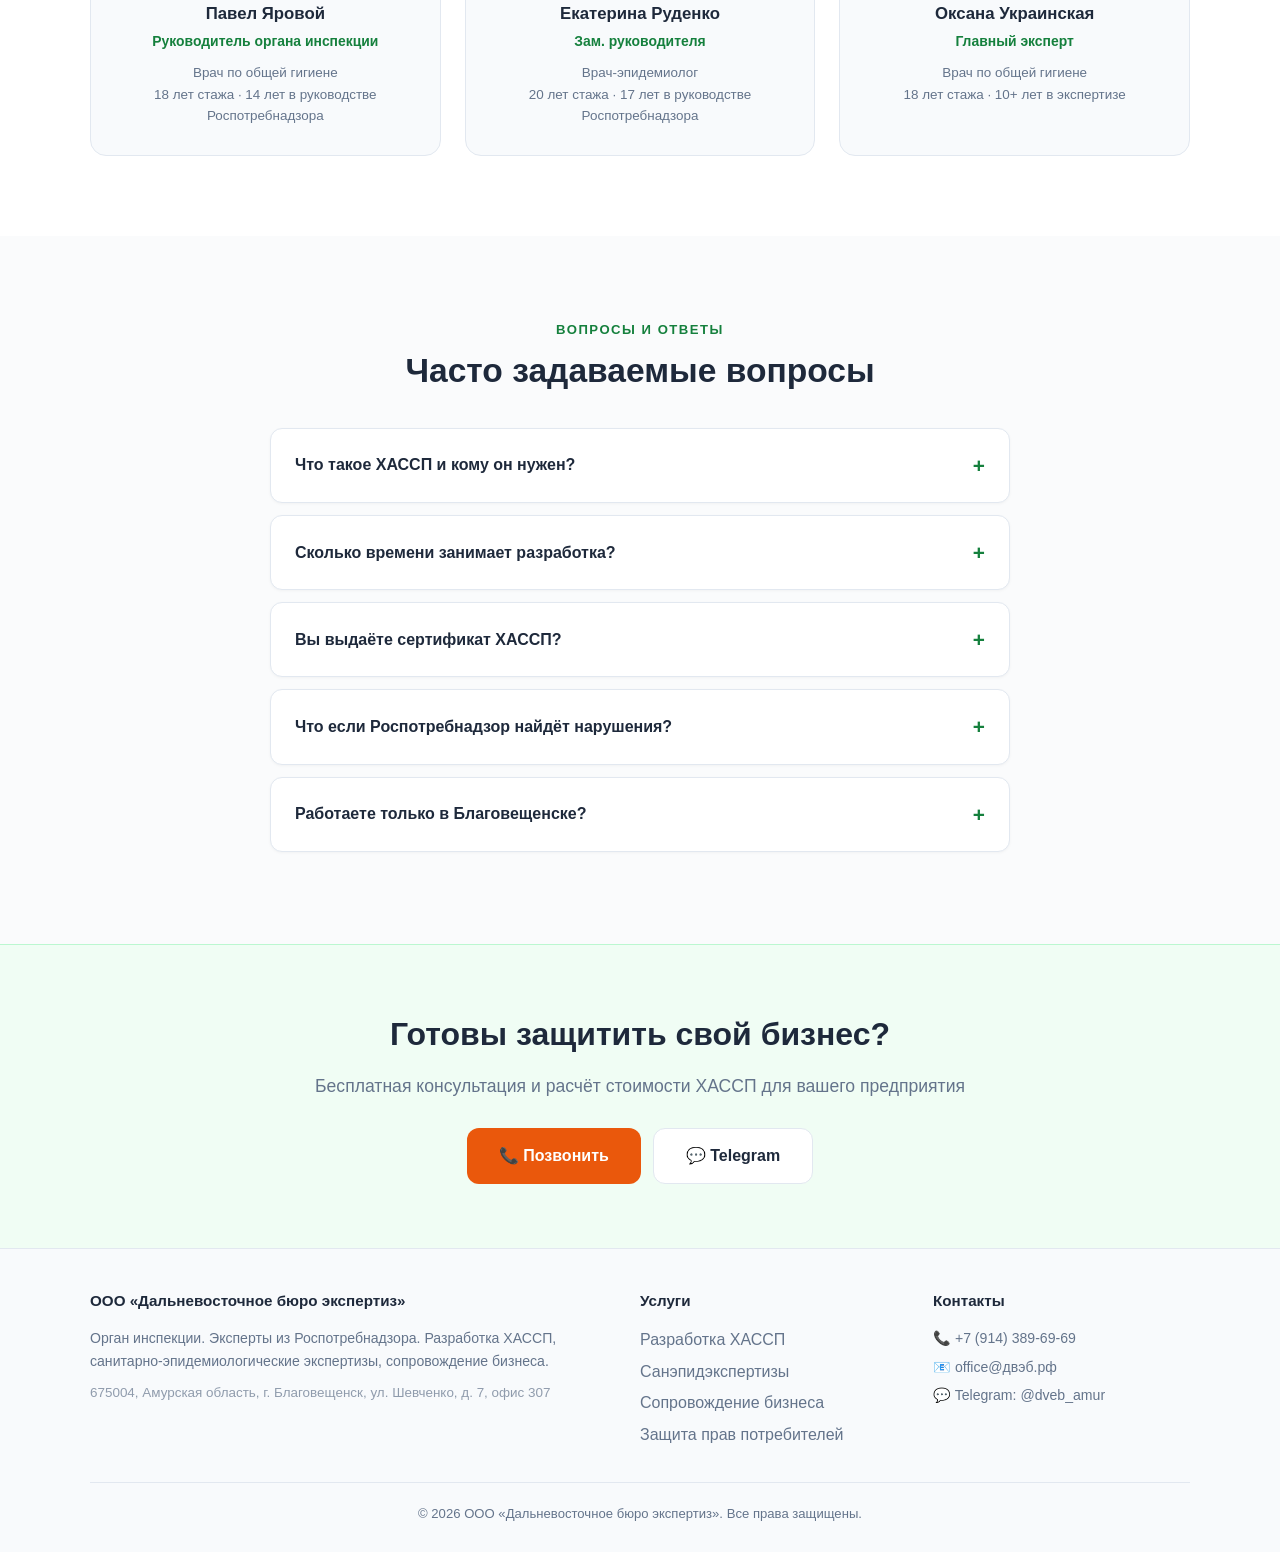
==== commit 4301eb56: "Решение: добавлен аналог плановой проверки с лабораторией" ====
--- a/haccp/index.html
+++ b/haccp/index.html
@@ -346,6 +346,7 @@
                     <li><span class="solution-check">✓</span> Обучение персонала работе по системе ХАССП</li>
                     <li><span class="solution-check">✓</span> Видеоуроки и презентации для сотрудников</li>
                     <li><span class="solution-check">✓</span> Семинары-тренинги по пищевой безопасности</li>
+                    <li><span class="solution-check">✓</span> Проведение аналога плановой проверки с привлечением лаборатории</li>
                     <li><span class="solution-check">✓</span> Подготовка к проверке Роспотребнадзора</li>
                     <li><span class="solution-check">✓</span> Сопровождение во время проверок и после</li>
                     <li><span class="solution-check">✓</span> Внесение изменений при смене меню или процессов</li>
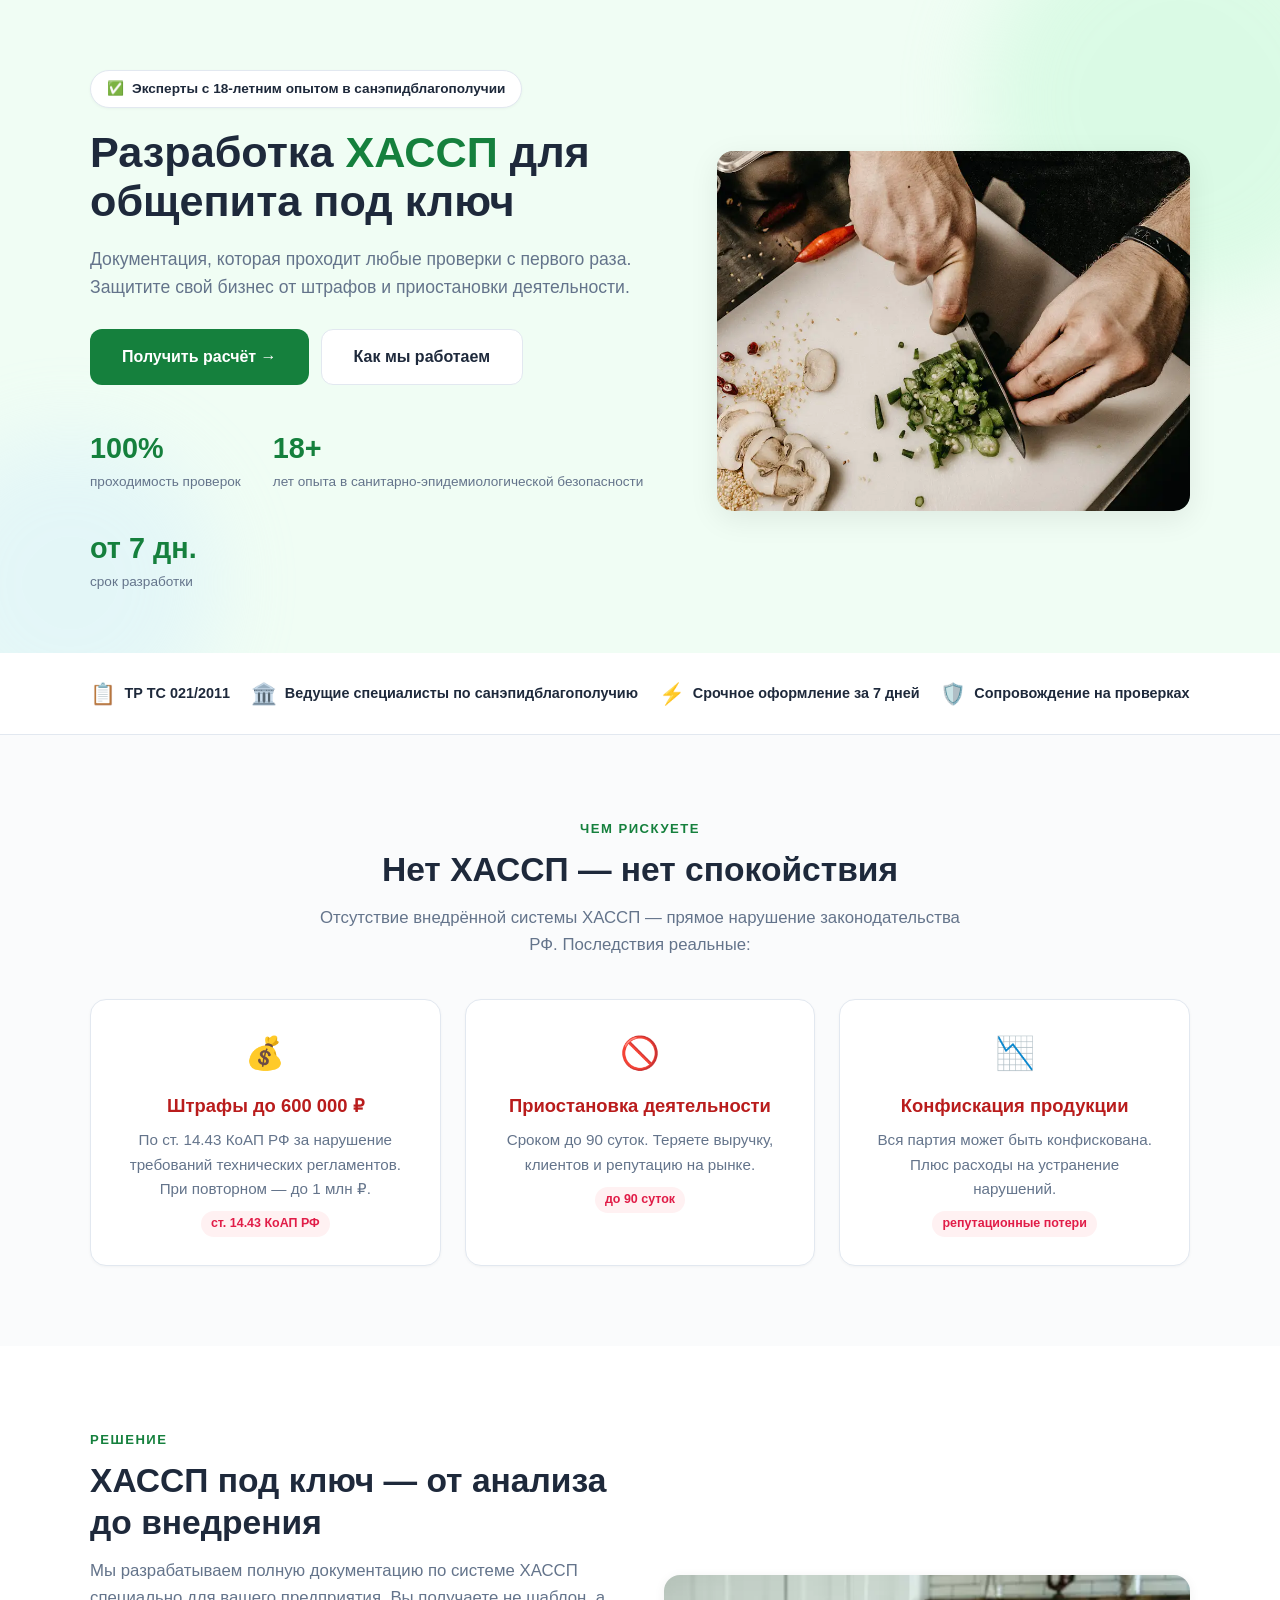
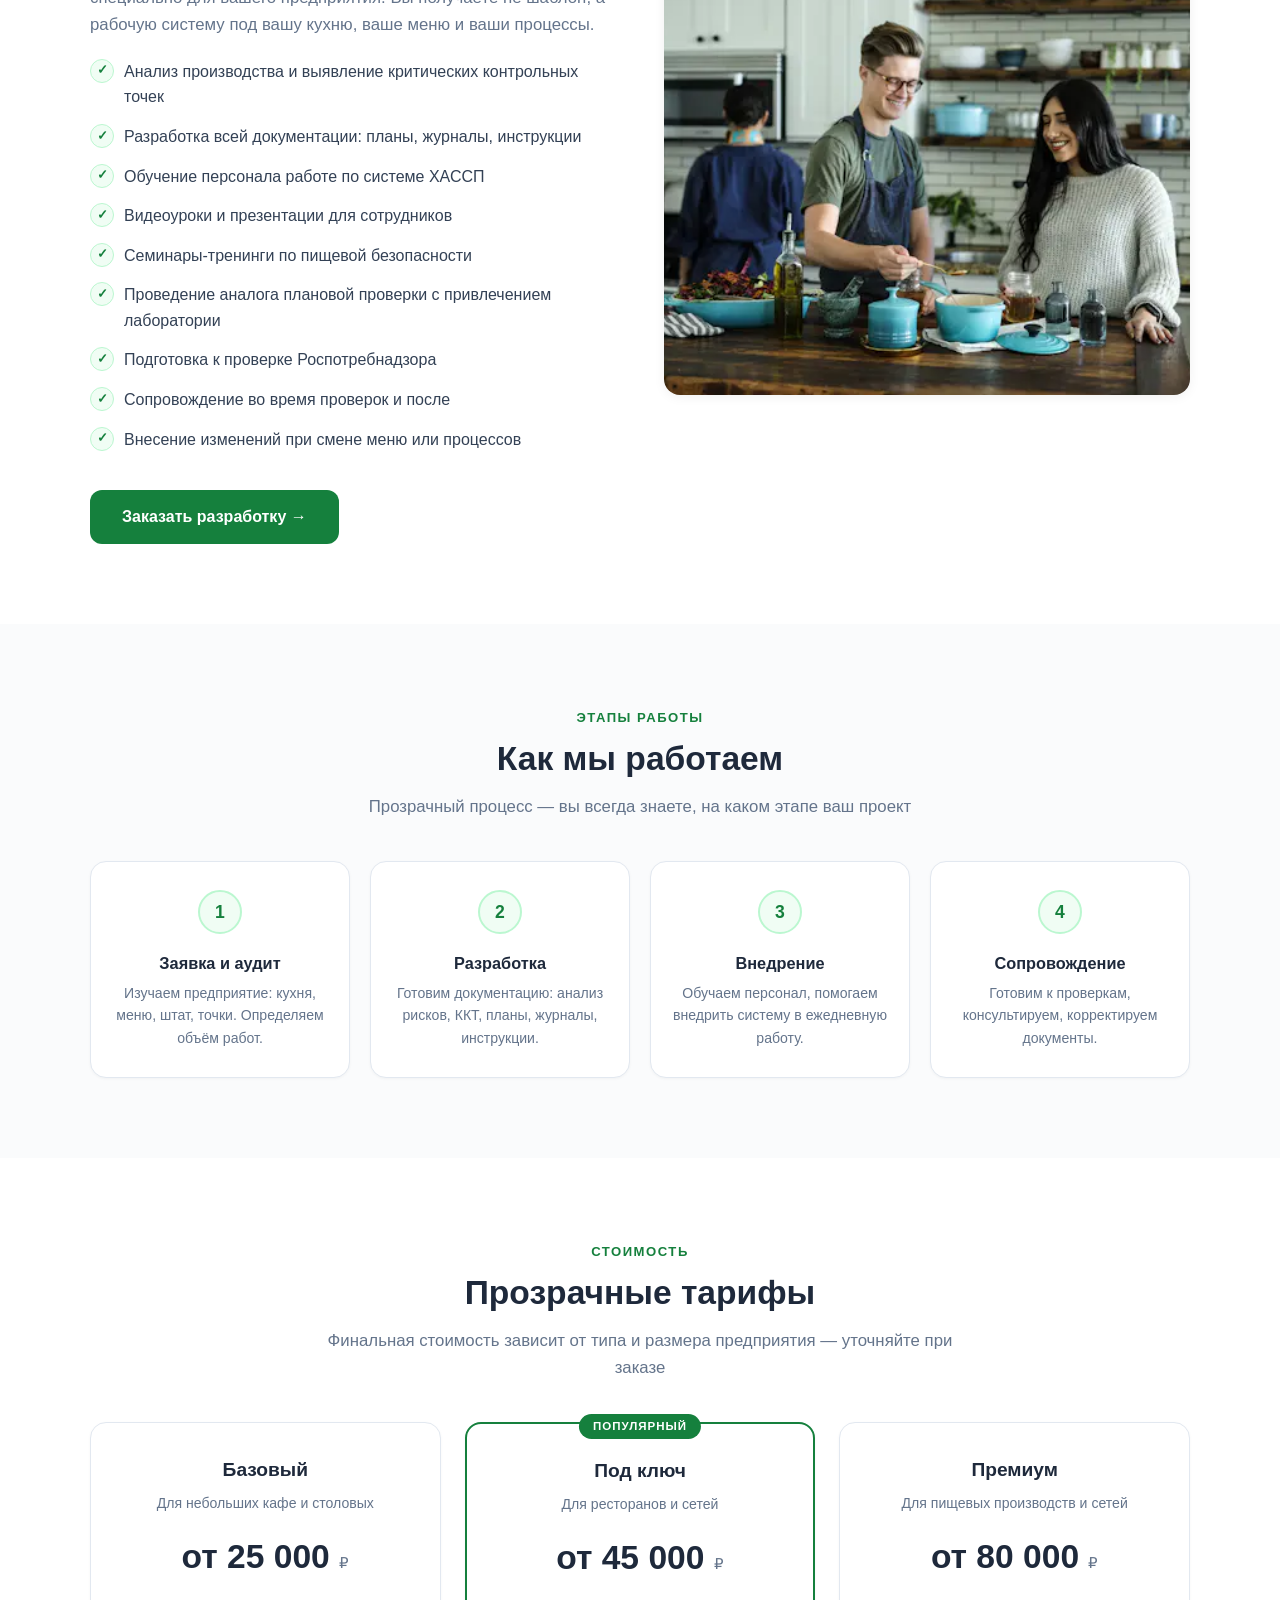
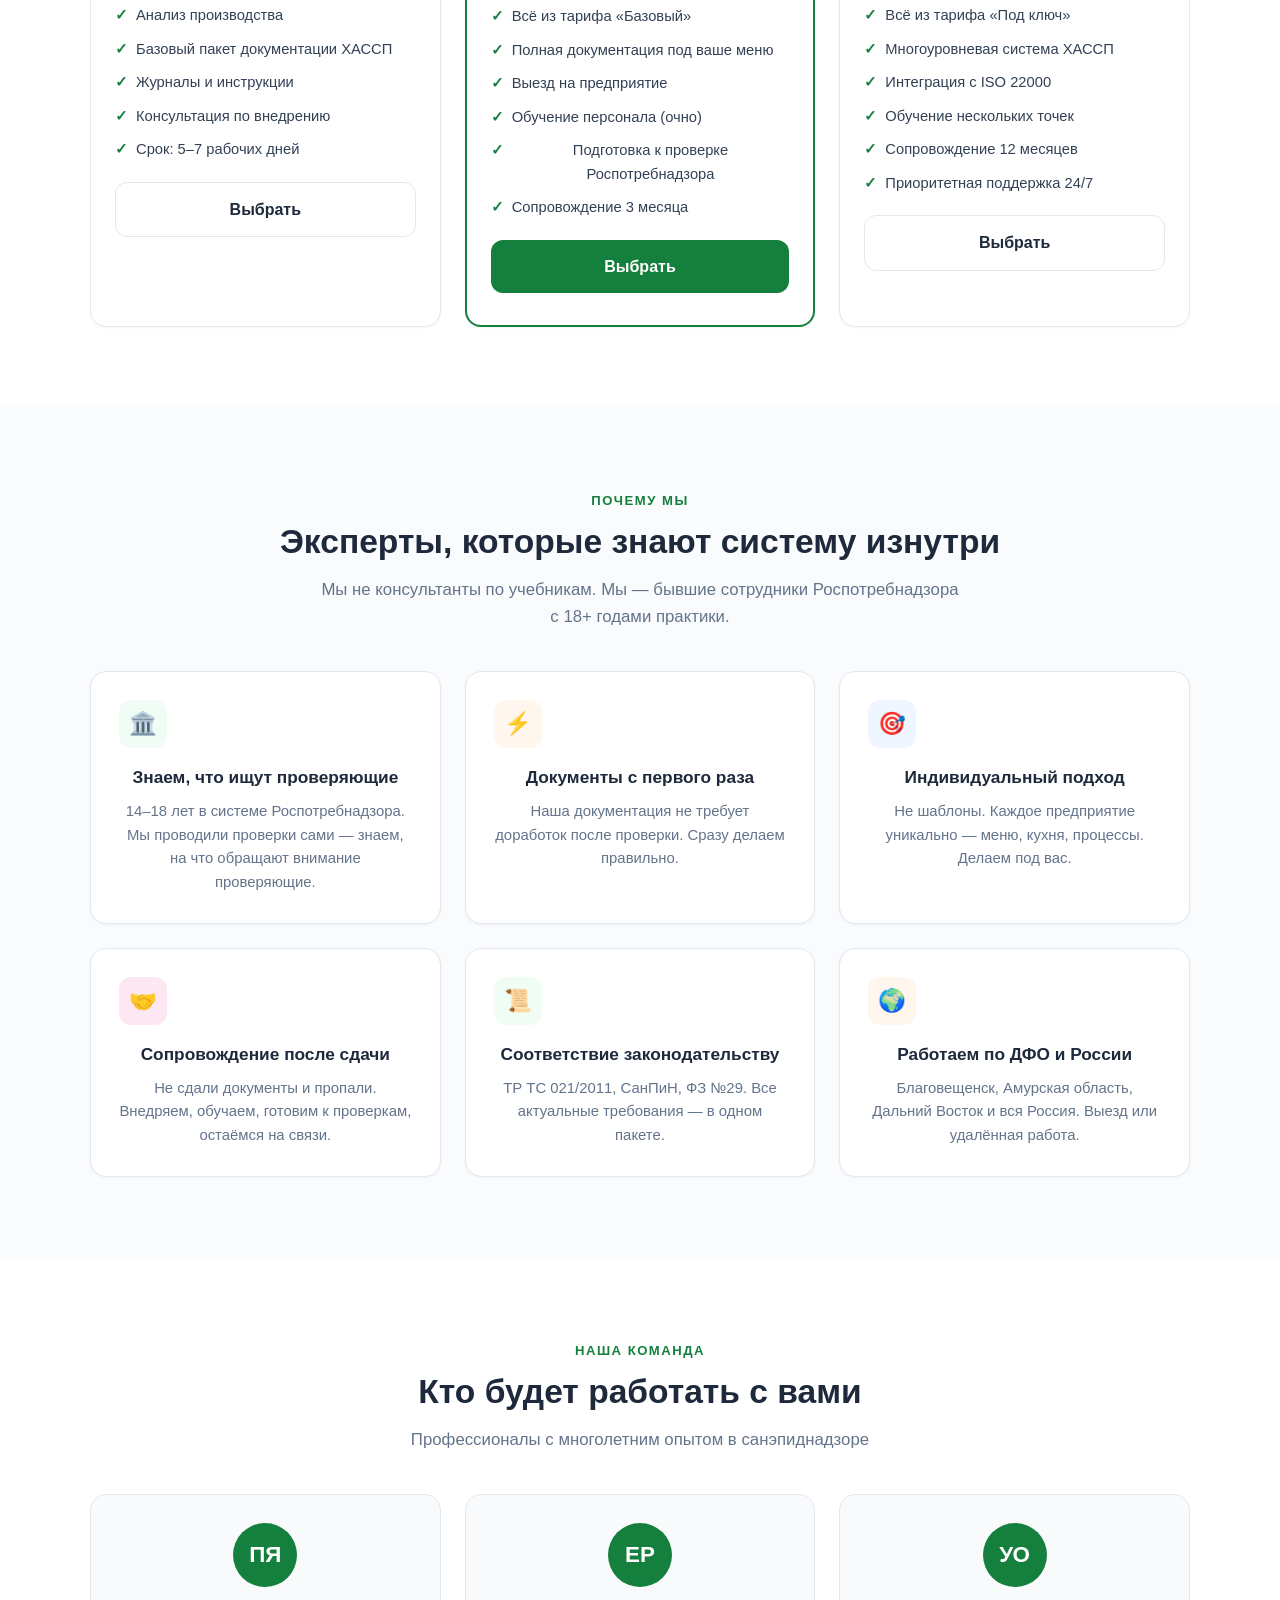
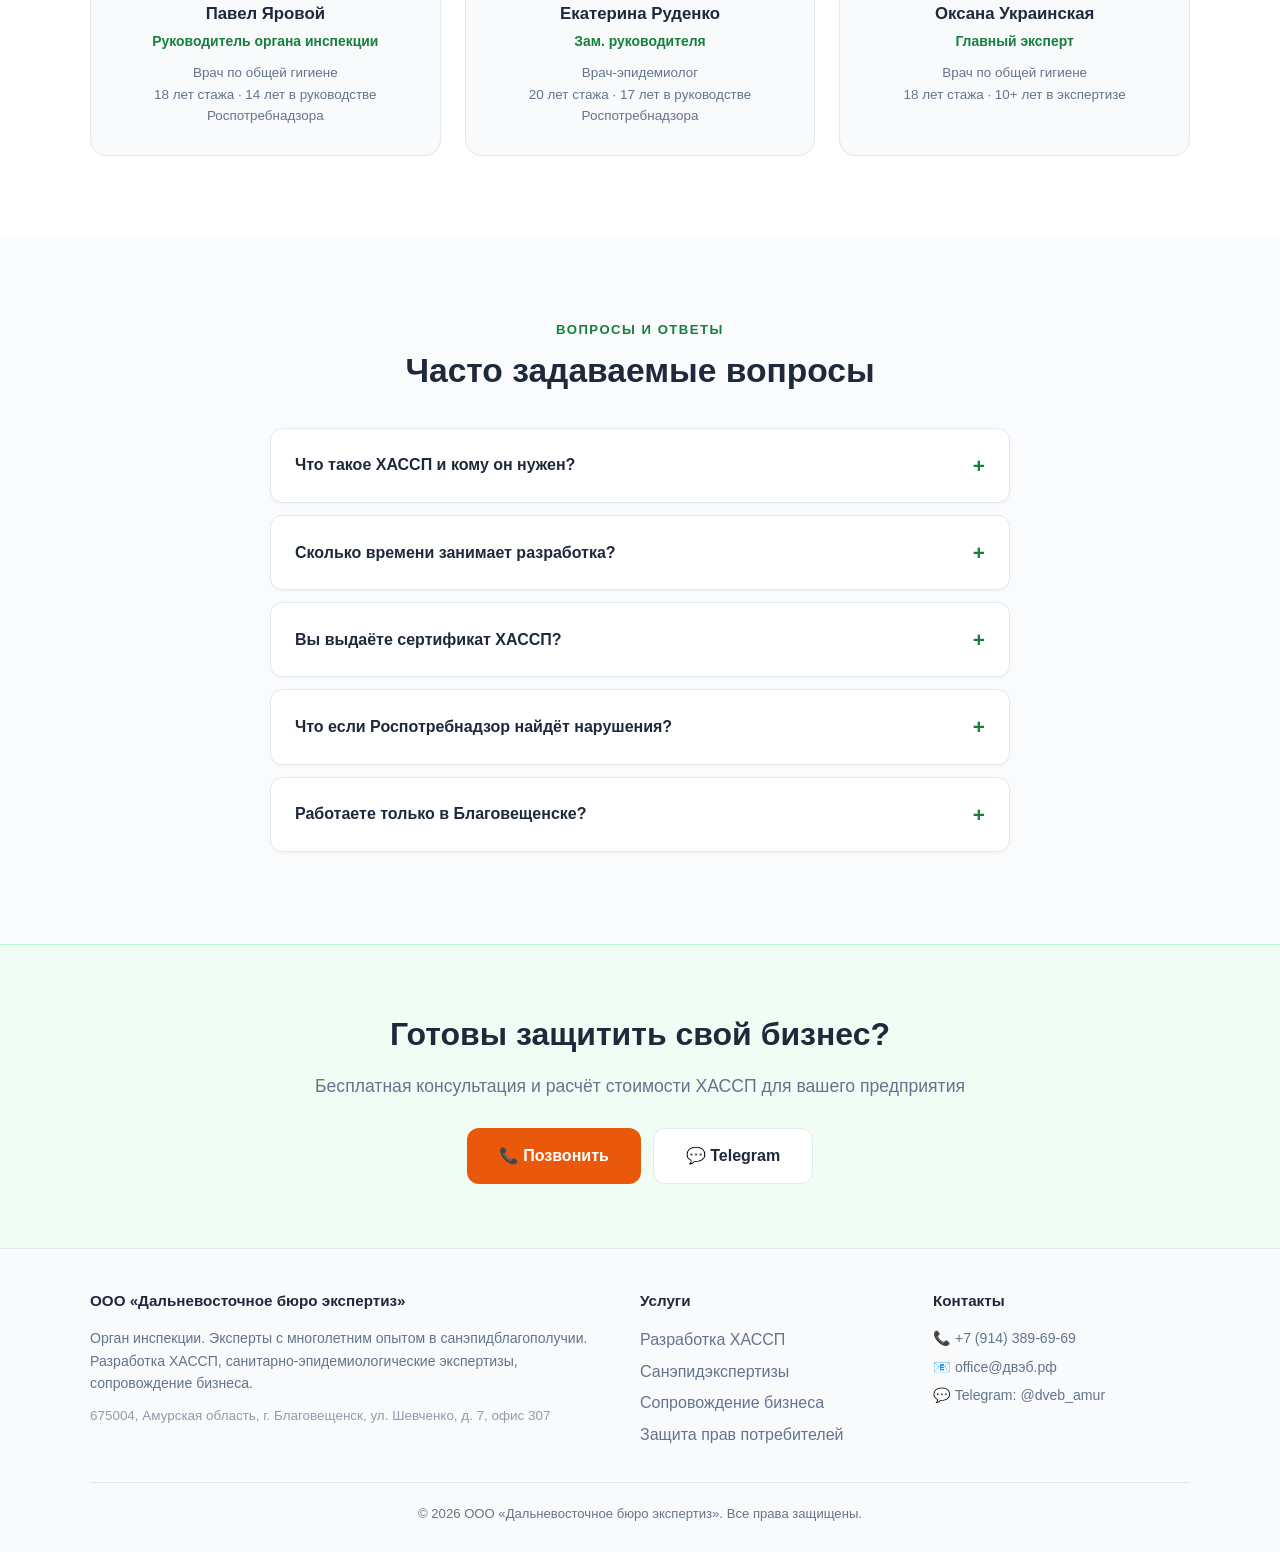
==== commit f1ea3867: "Medical + HACCP: adaptive (5 breakpoints), SEO base (OG, Twitter Card, Schema.org, favicon, canonica" ====
--- a/haccp/index.html
+++ b/haccp/index.html
@@ -4,7 +4,36 @@
     <meta charset="UTF-8">
     <meta name="viewport" content="width=device-width, initial-scale=1.0">
     <title>Разработка ХАССП для общепита под ключ — ДВЭБ, Благовещенск</title>
-    <meta name="description" content="Разработка документации ХАССП для ресторанов, кафе, столовых и пищевых производств. Эксперты из Роспотребнадзора. Гарантия прохождения проверок. Благовещенск и Дальний Восток.">
+    <meta name="description" content="Разработка документации ХАССП для ресторанов, кафе, столовых и пищевых производств. Эксперты с 18-летним опытом. Гарантия прохождения проверок. Благовещенск и Дальний Восток.">
+
+    <!-- Favicon -->
+    <link rel="icon" type="image/svg+xml" href="favicon.svg">
+    <link rel="apple-touch-icon" href="favicon.svg">
+    <link rel="mask-icon" href="favicon.svg" color="#15803d">
+
+    <!-- Open Graph -->
+    <meta property="og:type" content="website">
+    <meta property="og:url" content="https://двэб.рф/haccp/">
+    <meta property="og:title" content="Разработка ХАССП для общепита под ключ — ДВЭБ, Благовещенск">
+    <meta property="og:description" content="Разработка и внедрение документации ХАССП для ресторанов, кафе, столовых и пищевых производств. Эксперты с 18-летним опытом. Гарантия прохождения проверок.">
+    <meta property="og:image" content="https://двэб.рф/haccp/img/hero.webp">
+    <meta property="og:image:width" content="1200">
+    <meta property="og:image:height" content="630">
+    <meta property="og:locale" content="ru_RU">
+    <meta property="og:site_name" content="ДВЭБ — Дальневосточное бюро экспертиз">
+
+    <!-- Twitter Card -->
+    <meta name="twitter:card" content="summary_large_image">
+    <meta name="twitter:title" content="Разработка ХАССП для общепита под ключ — ДВЭБ, Благовещенск">
+    <meta name="twitter:description" content="Разработка и внедрение документации ХАССП для ресторанов, кафе, столовых и пищевых производств. Эксперты с 18-летним опытом. Гарантия прохождения проверок.">
+    <meta name="twitter:image" content="https://двэб.рф/haccp/img/hero.webp">
+
+    <!-- Theme color -->
+    <meta name="theme-color" content="#15803d">
+
+    <!-- Canonical -->
+    <link rel="canonical" href="https://двэб.рф/haccp/">
+
     <style>
         *, *::before, *::after { margin: 0; padding: 0; box-sizing: border-box; }
         html { scroll-behavior: smooth; font-size: 16px; }
@@ -246,6 +275,61 @@
             .cta-final h2 { font-size: 1.5rem; }
         }
     </style>
+
+    <!-- Schema.org: Organization -->
+    <script type="application/ld+json">
+    {
+      "@context": "https://schema.org",
+      "@type": "Organization",
+      "name": "ООО «Дальневосточное бюро экспертиз»",
+      "alternateName": "ДВЭБ",
+      "description": "Разработка и внедрение документации ХАССП для предприятий пищевой отрасли. Эксперты с 18-летним опытом.",
+      "url": "https://двэб.рф/haccp/",
+      "logo": "https://двэб.рф/haccp/favicon.svg",
+      "image": "https://двэб.рф/haccp/img/hero.webp",
+      "telephone": "+7-914-389-69-69",
+      "email": "office@двэб.рф",
+      "address": {
+        "@type": "PostalAddress",
+        "streetAddress": "ул. Шевченко, д. 7, офис 307",
+        "addressLocality": "Благовещенск",
+        "addressRegion": "Амурская область",
+        "postalCode": "675004",
+        "addressCountry": "RU"
+      },
+      "areaServed": {
+        "@type": "Place",
+        "name": "Дальневосточный федеральный округ, Россия"
+      }
+    }
+    </script>
+
+    <!-- Schema.org: FAQ -->
+    <script type="application/ld+json">
+    {
+      "@context": "https://schema.org",
+      "@type": "FAQPage",
+      "mainEntity": [
+        {"@type":"Question","name":"Что такое ХАССП и кому он нужен?","acceptedAnswer":{"@type":"Answer","text":"ХАССП (HACCP) — система безопасности пищевых продуктов. Обязательна для всех предприятий пищевой отрасли согласно ТР ТС 021/2011: рестораны, кафе, столовые, доставка, магазины, производства. Без ХАССП — штраф или приостановка."}},
+        {"@type":"Question","name":"Сколько времени занимает разработка?","acceptedAnswer":{"@type":"Answer","text":"Стандартный срок — 5–7 рабочих дней. Для крупных объектов — 2–3 недели. Срочная разработка за 3 дня возможна."}},
+        {"@type":"Question","name":"Вы выдаёте сертификат ХАССП?","acceptedAnswer":{"@type":"Answer","text":"ХАССП не сертифицируется — это внедряемая система. Мы разрабатываем документы, внедряем и готовим к проверке. При необходимости поможем с добровольной сертификацией."}},
+        {"@type":"Question","name":"Что если Роспотребнадзор найдёт нарушения?","acceptedAnswer":{"@type":"Answer","text":"С нашей документацией — практически нулевой риск. Но если возникнут замечания, бесплатно доработаем и проконсультируем."}},
+        {"@type":"Question","name":"Работаете только в Благовещенске?","acceptedAnswer":{"@type":"Answer","text":"Основной офис в Благовещенске. Работаем по ДФО и всей России. Возможен выезд или удалённая разработка."}}
+      ]
+    }
+    </script>
+
+    <!-- Schema.org: WebSite -->
+    <script type="application/ld+json">
+    {
+      "@context": "https://schema.org",
+      "@type": "WebSite",
+      "name": "ДВЭБ — Дальневосточное бюро экспертиз",
+      "url": "https://двэб.рф/",
+      "inLanguage": "ru-RU"
+    }
+    </script>
+
 </head>
 <body>
 
@@ -255,7 +339,7 @@
         <div class="hero-inner">
             <div>
                 <div class="hero-badge">
-                    <span>✅</span> Эксперты с опытом работы в Роспотребнадзоре
+                    <span>✅</span> Эксперты с 18-летним опытом в санэпидблагополучии
                 </div>
                 <h1>Разработка <span>ХАССП</span> для общепита под ключ</h1>
                 <p class="hero-text">
@@ -293,7 +377,7 @@
     <div class="container">
         <div class="trust-items">
             <div class="trust-item"><span class="trust-icon">📋</span> ТР ТС 021/2011</div>
-            <div class="trust-item"><span class="trust-icon">🏛️</span> Эксперты с опытом работы в Роспотребнадзоре</div>
+            <div class="trust-item"><span class="trust-icon">🏛️</span> Ведущие специалисты по санэпидблагополучию</div>
             <div class="trust-item"><span class="trust-icon">⚡</span> Срочное оформление за 7 дней</div>
             <div class="trust-item"><span class="trust-icon">🛡️</span> Сопровождение на проверках</div>
         </div>
@@ -581,7 +665,7 @@
         <div class="footer-grid">
             <div>
                 <h4>ООО «Дальневосточное бюро экспертиз»</h4>
-                <p style="margin-bottom:10px; font-size:0.88rem;">Орган инспекции. Эксперты из Роспотребнадзора. Разработка ХАССП, санитарно-эпидемиологические экспертизы, сопровождение бизнеса.</p>
+                <p style="margin-bottom:10px; font-size:0.88rem;">Орган инспекции. Эксперты с многолетним опытом в санэпидблагополучии. Разработка ХАССП, санитарно-эпидемиологические экспертизы, сопровождение бизнеса.</p>
                 <p style="font-size:0.84rem; opacity:0.7;">675004, Амурская область, г. Благовещенск, ул. Шевченко, д. 7, офис 307</p>
             </div>
             <div>
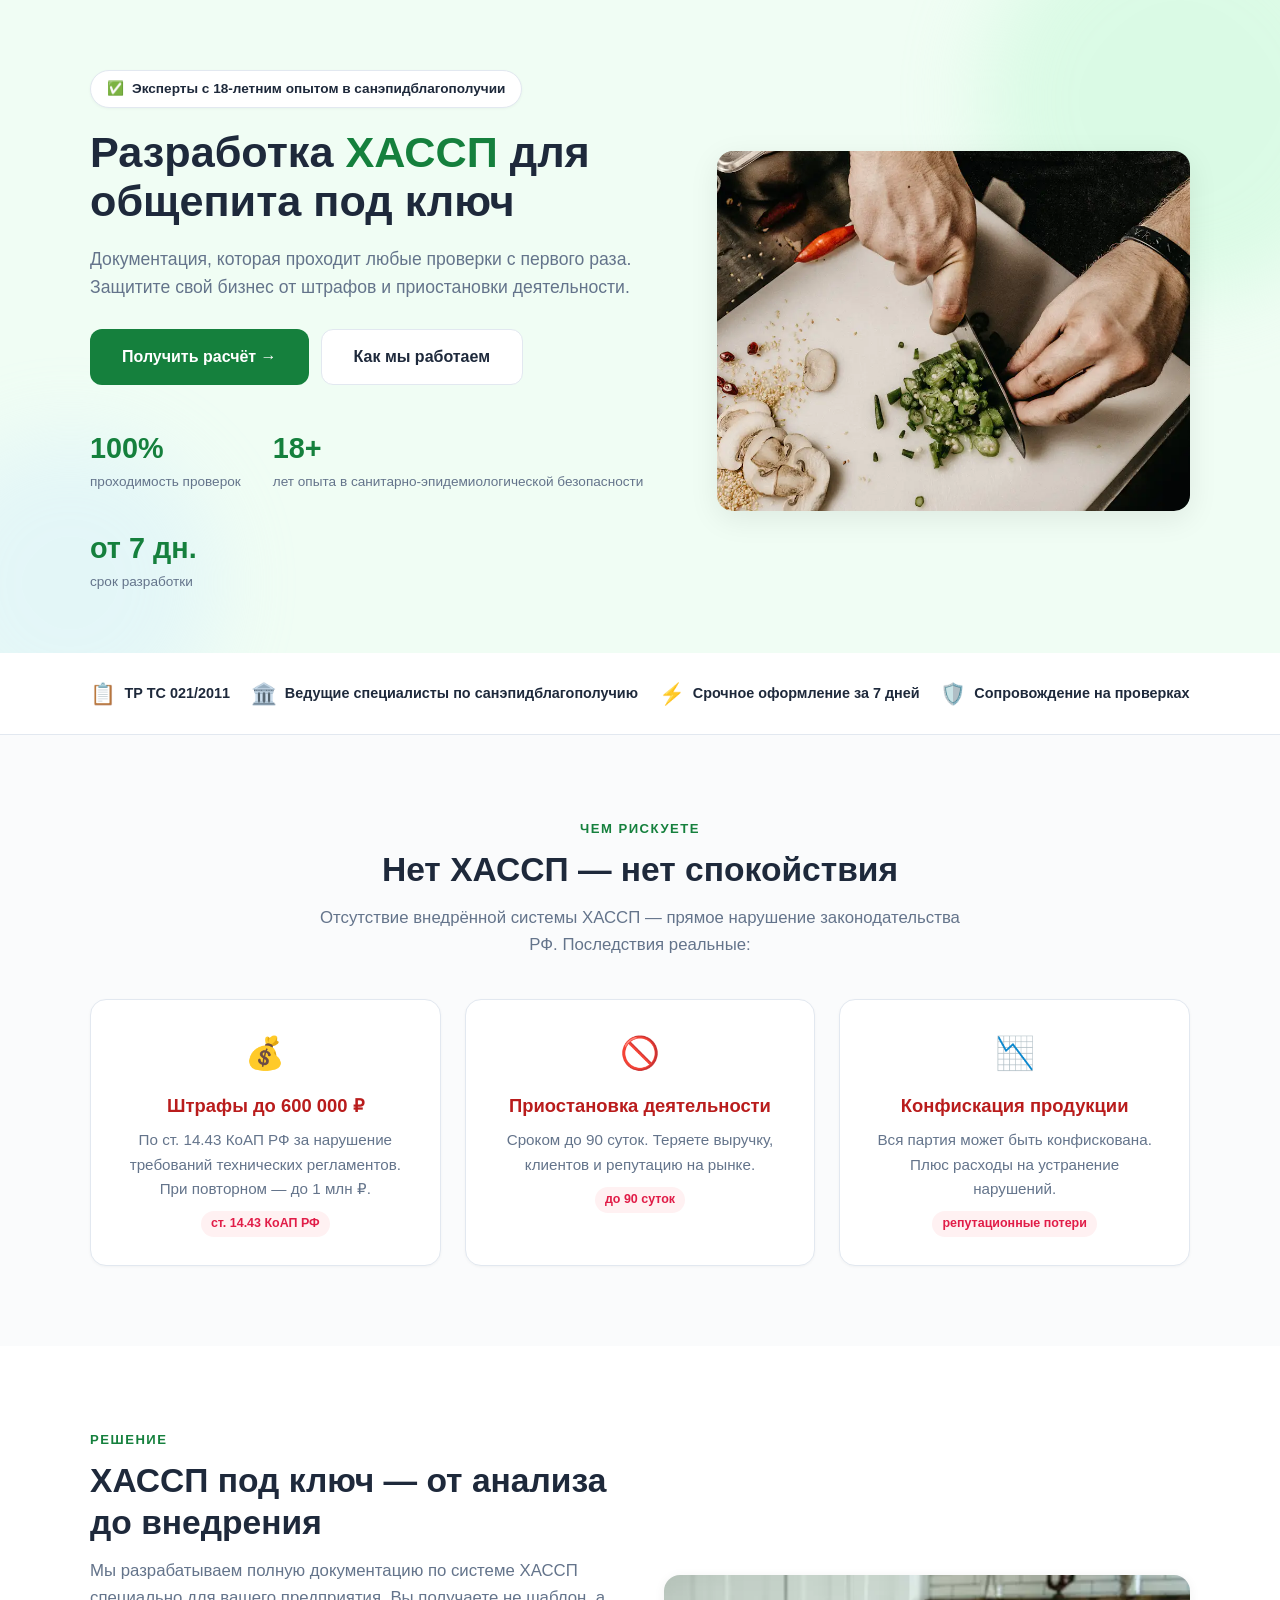
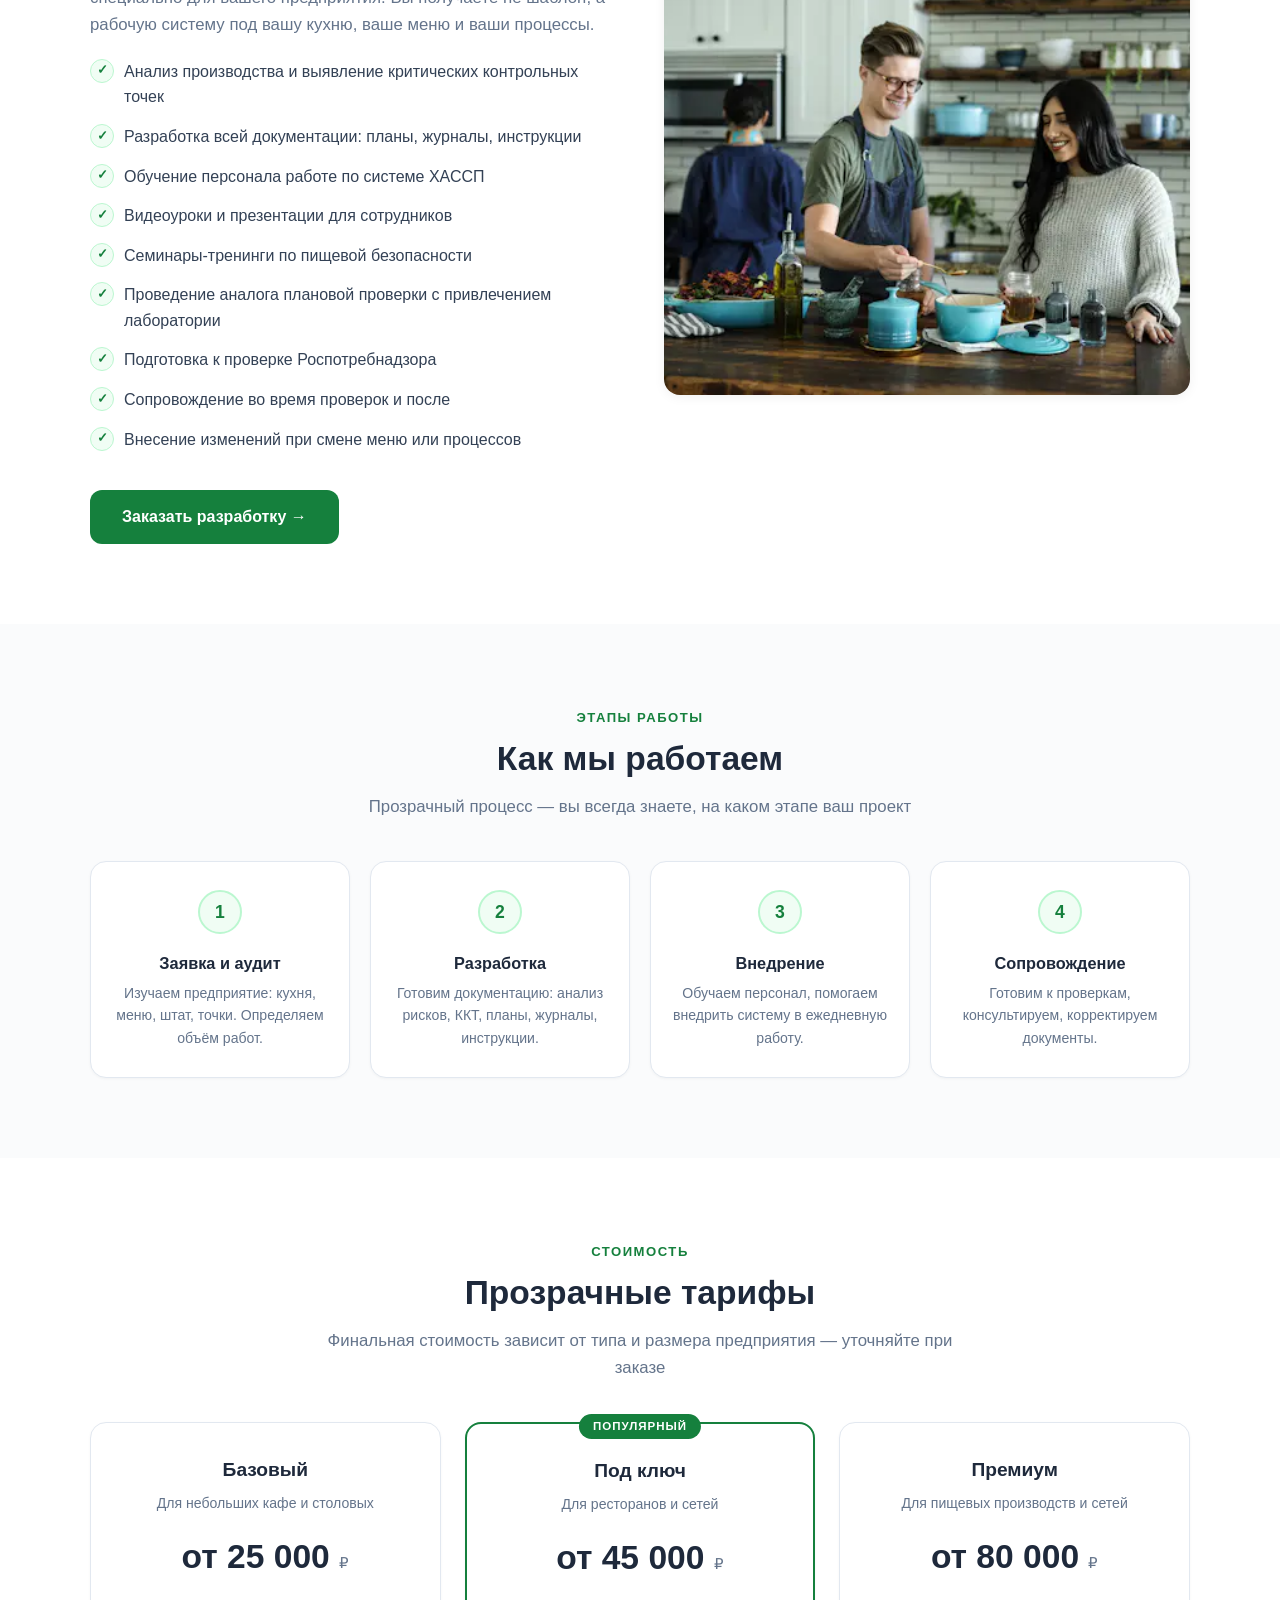
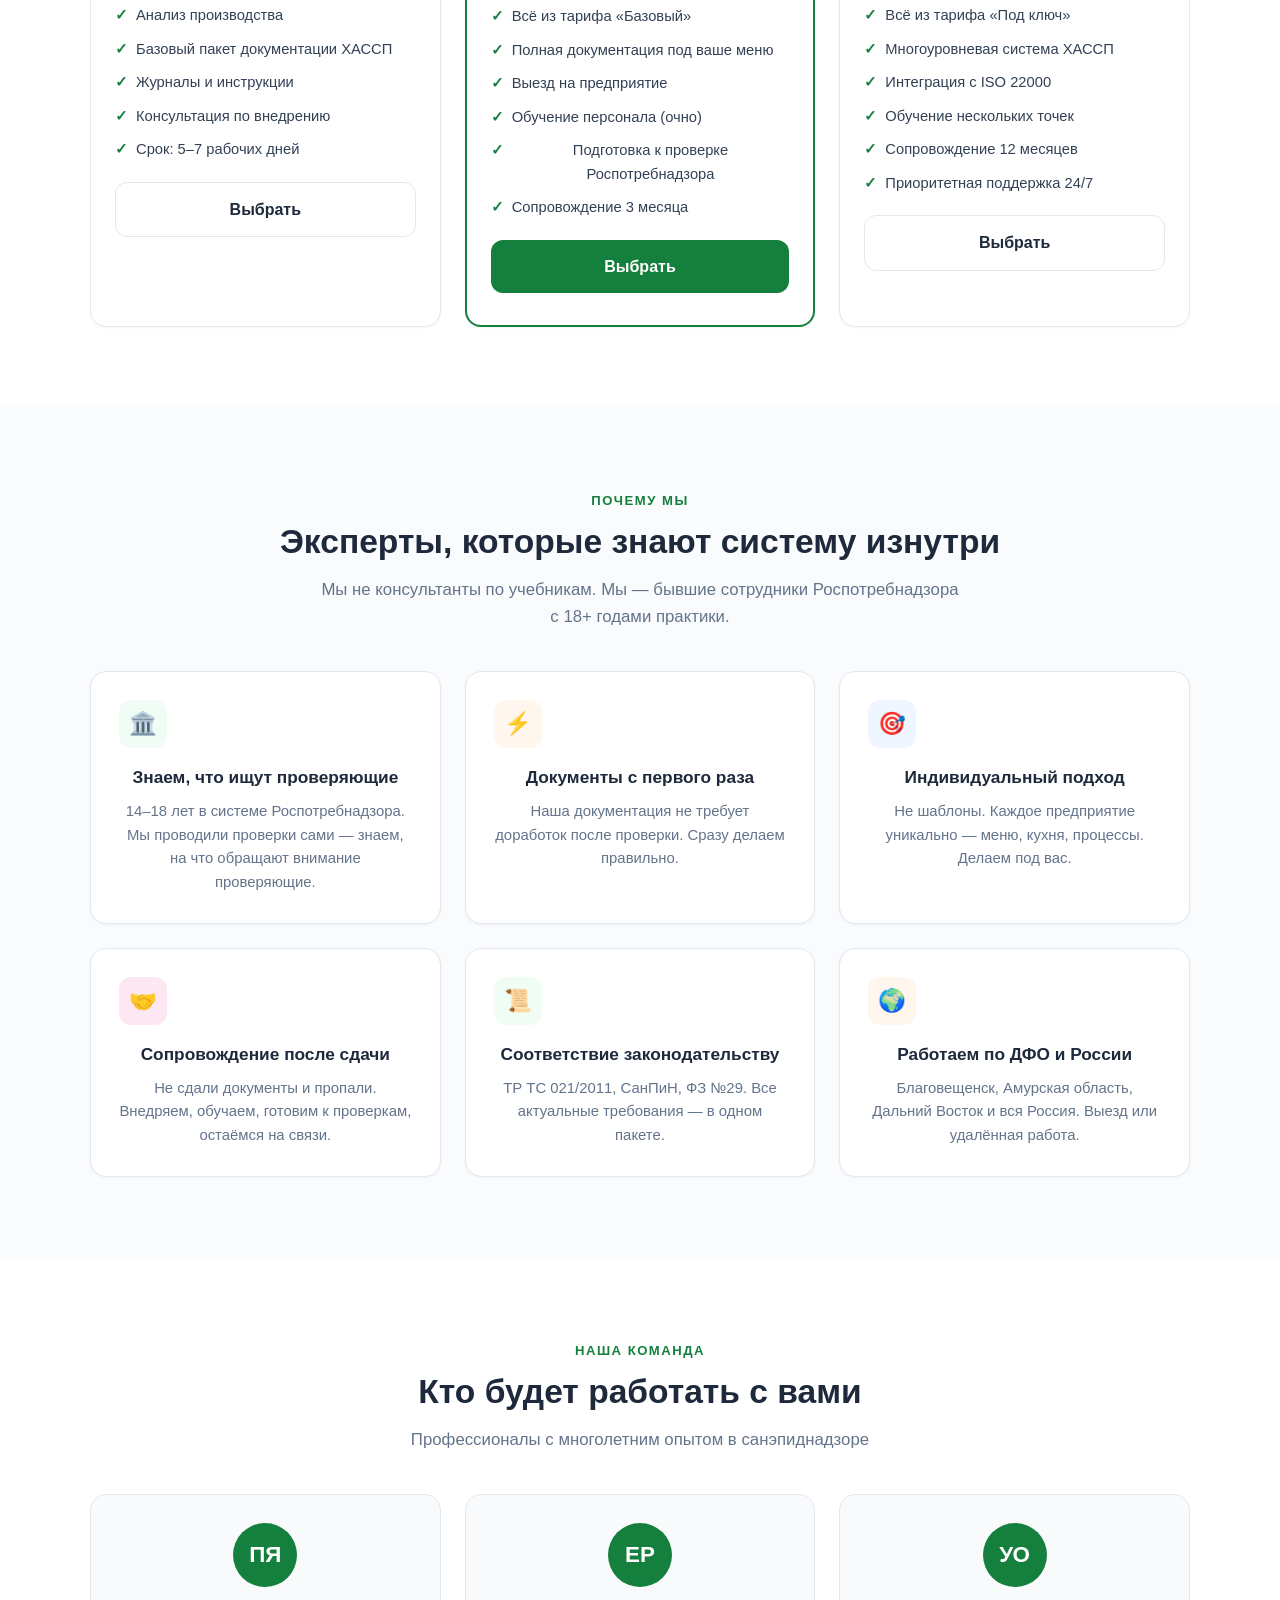
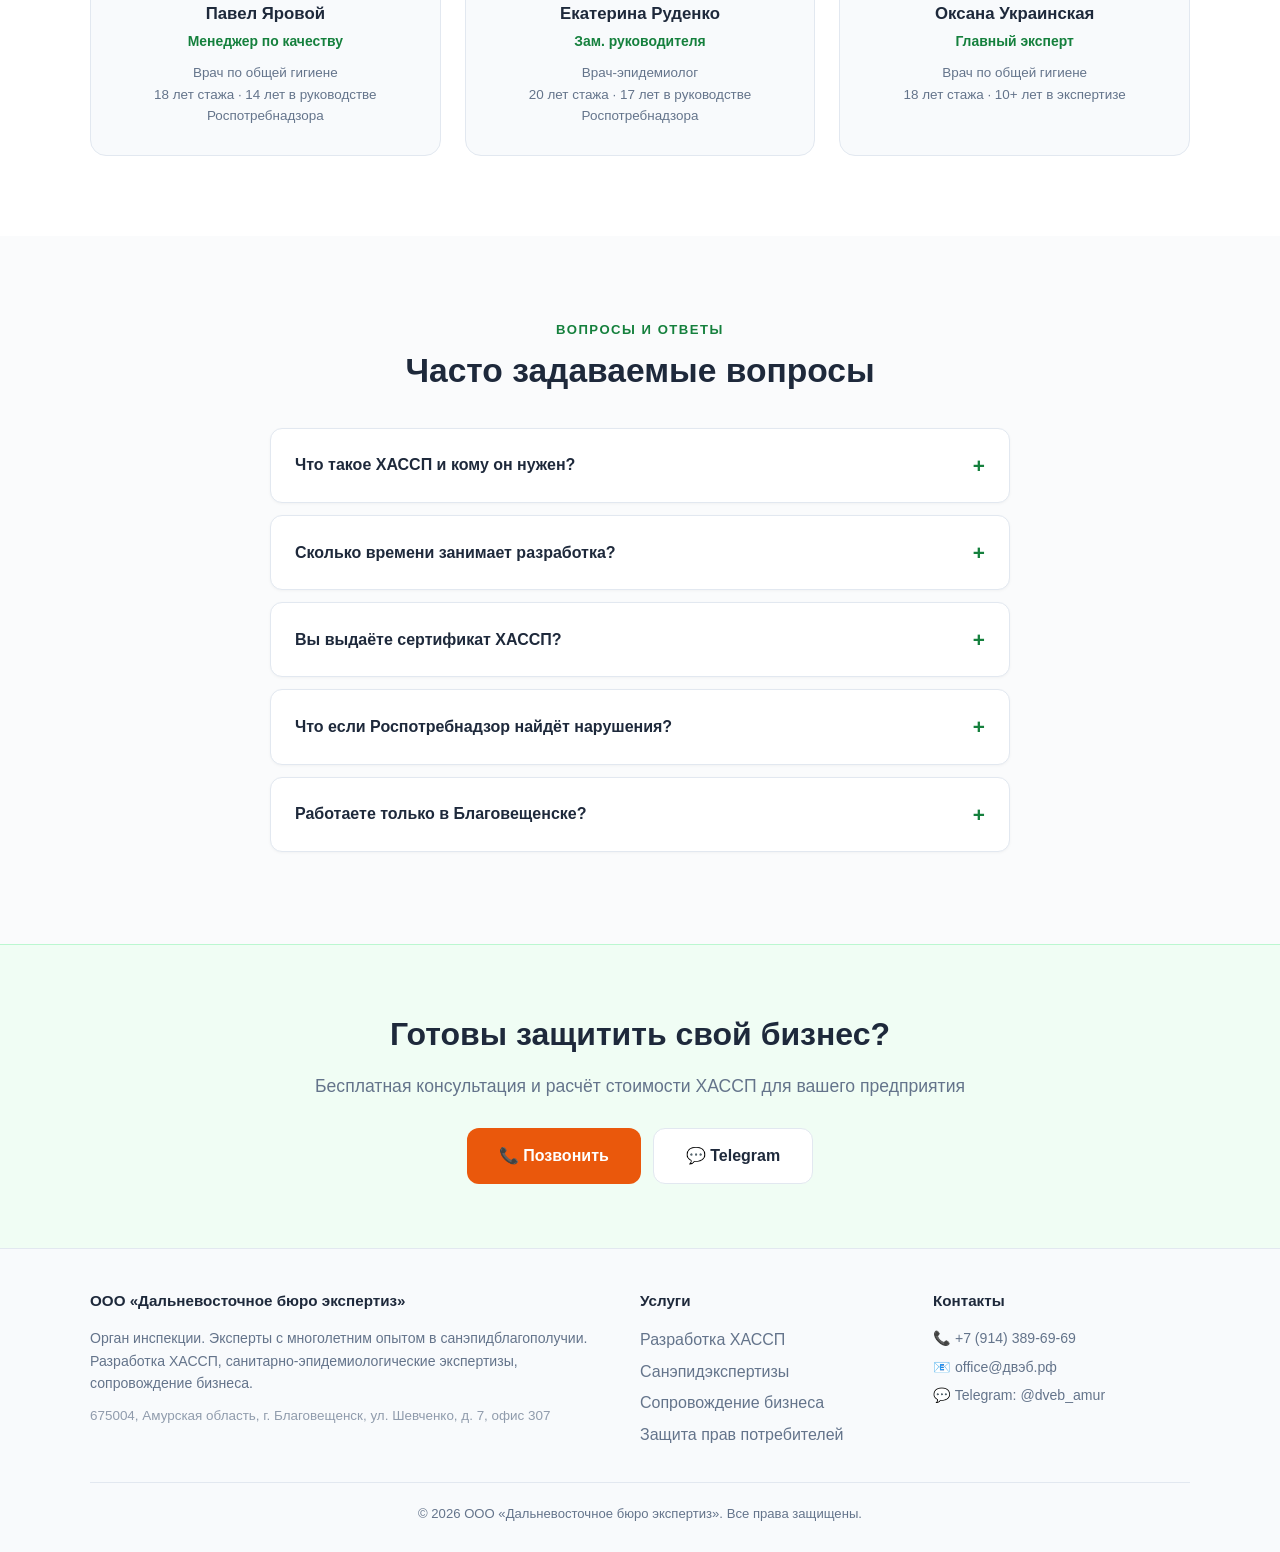
==== commit f386e024: "Команда: добавлена Рахманова Г.А. (руководитель органа инспекции), Юргина в блок; Яровой — менеджер " ====
--- a/haccp/index.html
+++ b/haccp/index.html
@@ -578,7 +578,7 @@
             <div class="team-card">
                 <div class="team-avatar">ПЯ</div>
                 <h3>Павел Яровой</h3>
-                <div class="team-role">Руководитель органа инспекции</div>
+                <div class="team-role">Менеджер по качеству</div>
                 <p class="team-exp">Врач по общей гигиене<br>18 лет стажа · 14 лет в руководстве Роспотребнадзора</p>
             </div>
             <div class="team-card">
